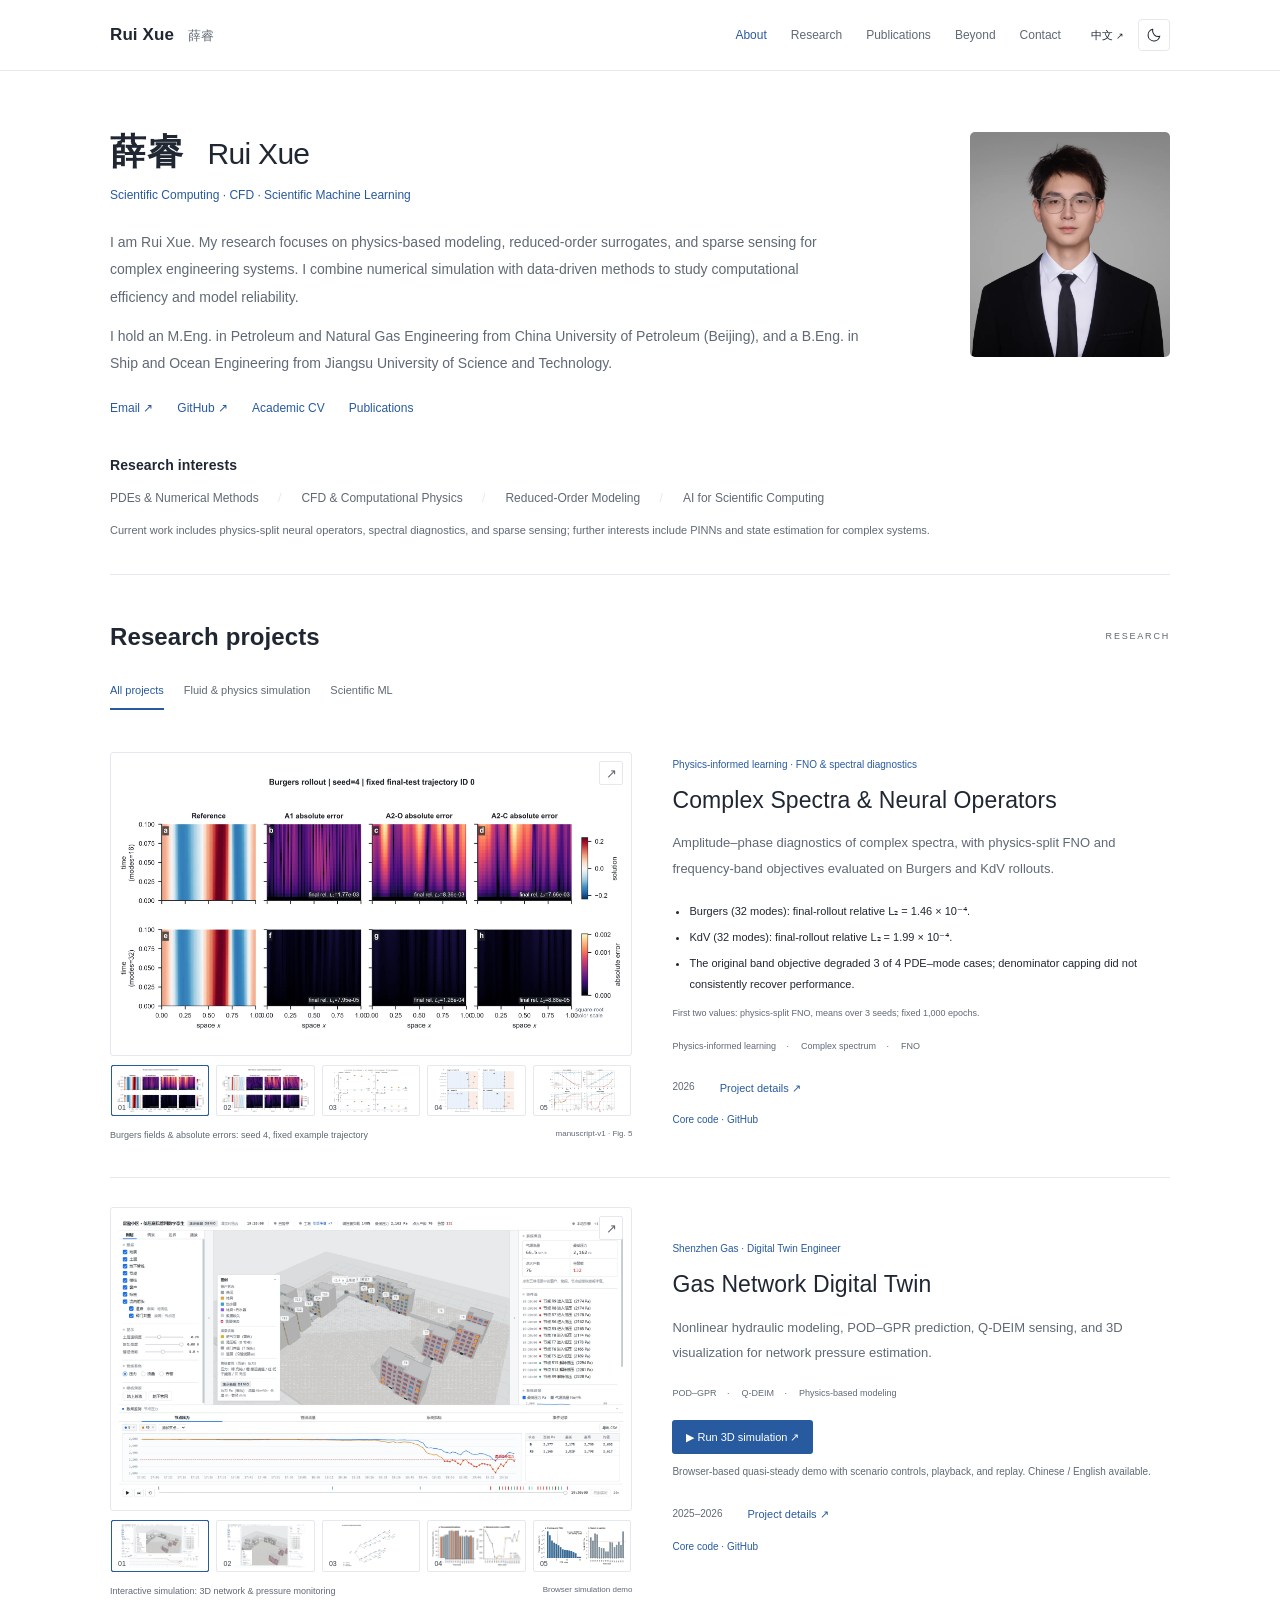
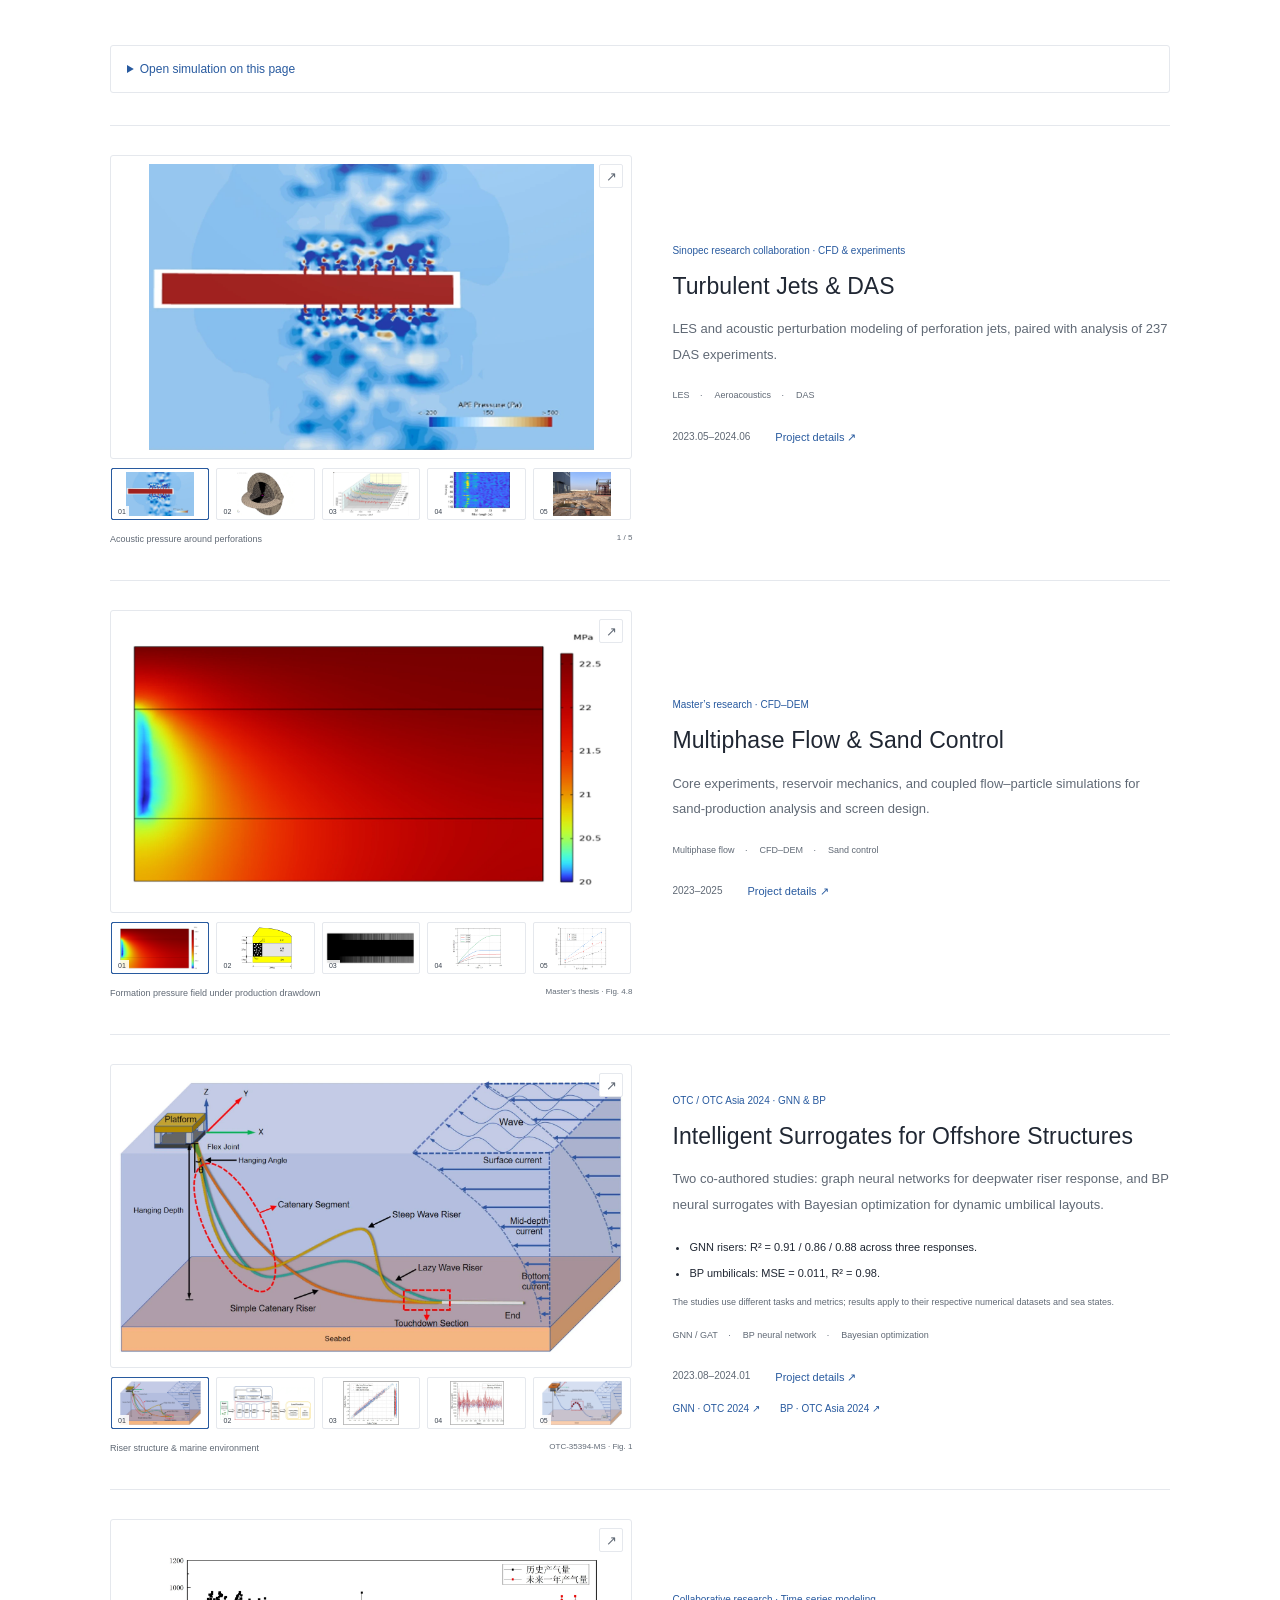
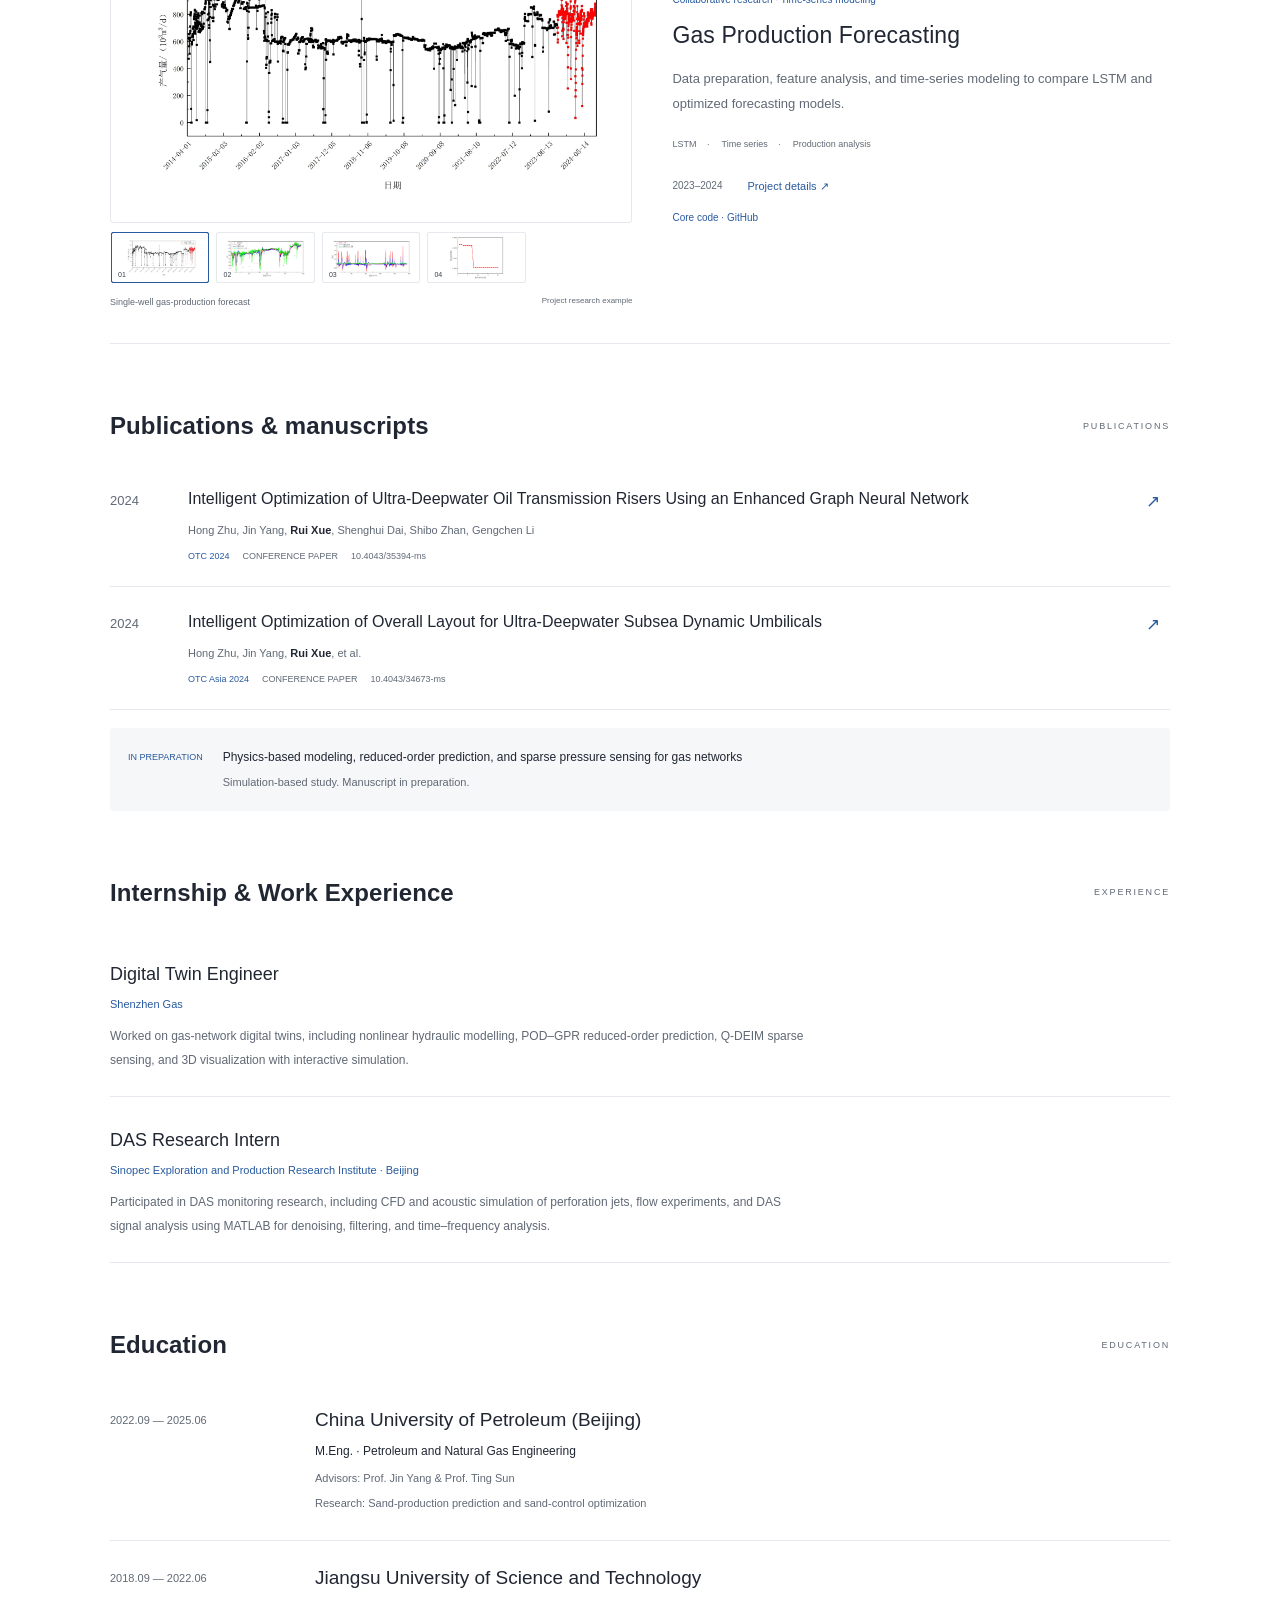
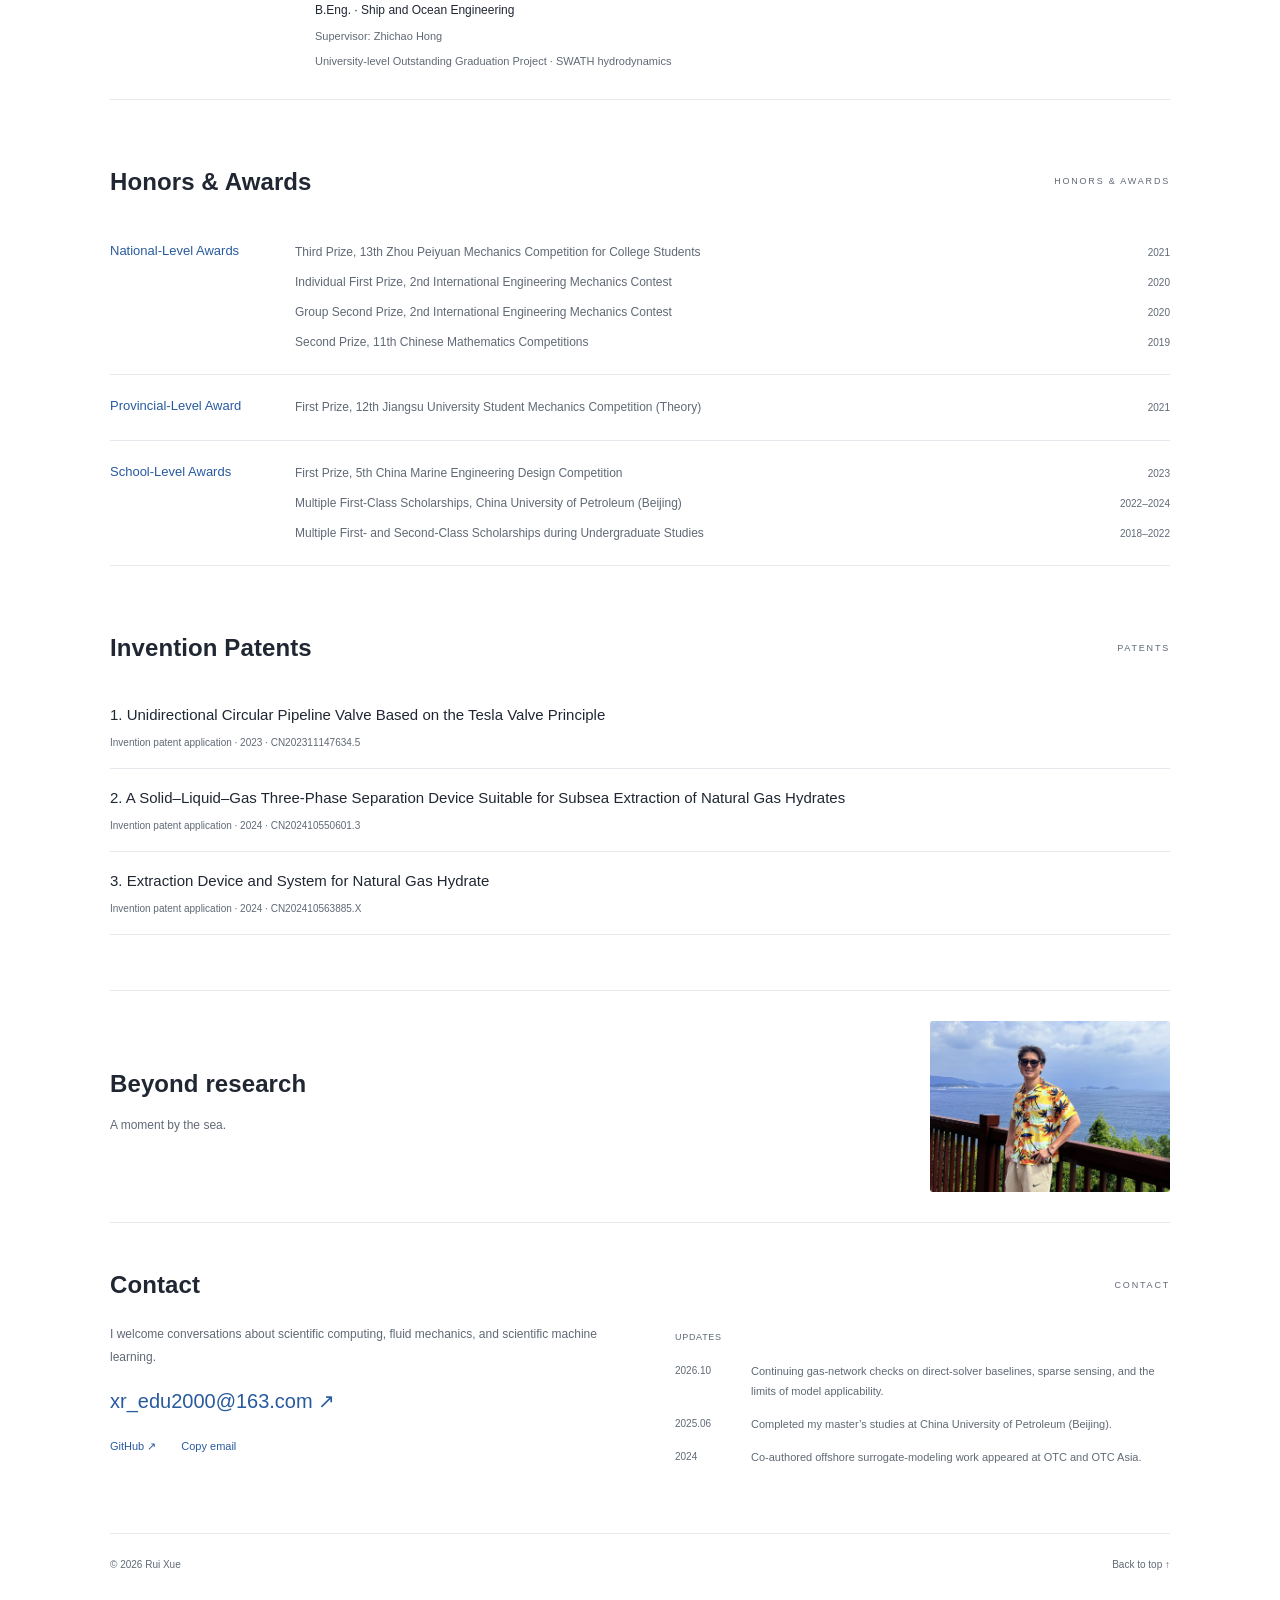
==== index.html @ 196a219d "Remove education GPA and correct internship and employment history" ====
<!doctype html>
<html lang="en" data-theme="light">
<head>
  <meta charset="utf-8">
  <meta name="viewport" content="width=device-width, initial-scale=1">
  <meta name="color-scheme" content="light dark">
  <meta name="description" content="薛睿 Rui Xue 的个人学术主页：科学计算、计算流体力学、降阶建模与科学机器学习。">
  <meta property="og:title" content="Rui Xue · Scientific Computing">
  <meta property="og:description" content="Computational physics, scientific machine learning, and research software.">
  <meta property="og:type" content="website">
  <title>薛睿 Rui Xue · Scientific Computing</title>
  <link rel="icon" href="assets/favicon.svg" type="image/svg+xml">
  <link rel="stylesheet" href="styles.css">
  <script>try{document.documentElement.dataset.theme=localStorage.getItem('rui-theme')||'light'}catch(e){}</script>
  <script src="content.js?v=20261125-experience" defer></script>
  <script src="app.js?v=20261125-experience" defer></script>
</head>
<body>
  <a class="skip-link" href="#main" data-i18n="skip">跳至正文</a>
  <header class="site-header">
    <div class="header-inner">
      <a class="brand" href="#home" aria-label="Rui Xue home"><span>Rui Xue <span class="brand-cn">薛睿</span></span></a>
      <nav class="desktop-nav" aria-label="Main navigation">
        <a href="#about" data-i18n="navAbout">关于</a><a href="#research" data-i18n="navResearch">研究</a><a href="#publications" data-i18n="navPublications">论文</a><a href="#beyond" data-i18n="navBeyond">生活</a><a href="#contact" data-i18n="navContact">联系</a>
      </nav>
      <div class="header-tools">
        <button type="button" class="language-button" id="language-toggle" aria-label="Switch to English">EN <span>↗</span></button>
        <button type="button" class="icon-button" id="theme-toggle" aria-label="切换深色主题" aria-pressed="false"><svg class="moon" viewBox="0 0 24 24" fill="none" stroke="currentColor" stroke-width="1.6" aria-hidden="true"><path d="M20.5 14A8.8 8.8 0 0 1 10 3.5 8.8 8.8 0 1 0 20.5 14Z"/></svg><svg class="sun" viewBox="0 0 24 24" fill="none" stroke="currentColor" stroke-width="1.6" aria-hidden="true"><circle cx="12" cy="12" r="4"/><path d="M12 1v3m0 16v3M1 12h3m16 0h3M4.2 4.2l2.1 2.1m11.4 11.4 2.1 2.1m0-15.6-2.1 2.1M6.3 17.7l-2.1 2.1"/></svg></button>
        <button type="button" class="icon-button menu-toggle" id="menu-toggle" aria-expanded="false" aria-controls="mobile-nav" aria-label="展开导航"><span></span><span></span></button>
      </div>
    </div>
    <nav class="mobile-nav" id="mobile-nav" aria-label="Mobile navigation" hidden><a href="#about" data-i18n="navAbout">关于</a><a href="#research" data-i18n="navResearch">研究</a><a href="#publications" data-i18n="navPublications">论文</a><a href="#beyond" data-i18n="navBeyond">生活</a><a href="#contact" data-i18n="navContact">联系</a></nav>
  </header>
  <main id="main">
    <div id="home"></div>
    <section class="profile-section container" id="about">
      <div class="profile-text">
        <h1>薛睿 <span>Rui Xue</span></h1>
        <p class="profile-fields" data-i18n="heroStatement">科学计算 · 计算流体力学 · 科学机器学习</p>
        <p data-i18n="heroDescription">我是薛睿，关注复杂工程系统的物理建模、降阶代理与稀疏感知。希望结合数值模拟和数据驱动方法，提高模型的计算效率与可靠性。</p>
        <p data-i18n="heroEducation">我毕业于中国石油大学（北京），获石油与天然气工程硕士学位；本科就读于江苏科技大学船舶与海洋工程专业。</p>
        <div class="profile-links"><a href="mailto:xr_edu2000@163.com">Email ↗</a><a href="https://github.com/xrnb2000" target="_blank" rel="noopener noreferrer">GitHub ↗</a><a href="cv.html" data-i18n="viewCV">学术简历</a><a href="#publications" data-i18n="selectedPapers">论文</a></div>
      </div>
      <figure class="profile-photo"><img src="assets/portrait.webp" width="800" height="800" alt="薛睿的正装个人照片" data-alt="portraitAlt" fetchpriority="high"></figure>
    </section>
    <section class="interests-section container" aria-labelledby="interests-title"><h2 id="interests-title" data-i18n="sectionInterests">研究兴趣</h2><div class="interest-grid" id="interest-grid"></div><p class="interest-footnote" data-i18n="interestsNote"></p></section>
    <section class="section container" id="research"><div class="section-heading"><h2 data-i18n="researchHeading">研究项目</h2><span class="section-kicker">RESEARCH</span></div><div class="filter-row" role="group" aria-label="Project filters" id="project-filters"></div><div class="projects-list" id="projects-grid"></div></section>
    <section class="section container" id="publications"><div class="section-heading"><h2 data-i18n="publicationsHeading">论文与手稿</h2><span class="section-kicker">PUBLICATIONS</span></div><div id="publications-list"></div><div class="manuscript-strip"><span class="status-label" data-i18n="inPreparation">撰写中</span><div><h3 data-i18n="manuscriptTitle"></h3><p data-i18n="manuscriptDescription"></p></div></div></section>
    <section class="section container" id="experience"><div class="section-heading"><h2 data-i18n="experienceHeading">实习与工作经历</h2><span class="section-kicker">EXPERIENCE</span></div><div id="experience-list"></div></section>
    <section class="section container" id="education"><div class="section-heading"><h2 data-i18n="sectionEducation">教育背景</h2><span class="section-kicker">EDUCATION</span></div><div id="education-list"></div></section>
    <section class="section container" id="awards"><div class="section-heading"><h2 data-i18n="awardsHeading">荣誉与奖励</h2><span class="section-kicker">HONORS & AWARDS</span></div><div id="awards-list"></div></section>
    <section class="section container" id="patents"><div class="section-heading"><h2 data-i18n="patentsHeading">发明专利</h2><span class="section-kicker">PATENTS</span></div><div id="patents-list"></div></section>
    <section class="section container beyond-section" id="beyond"><div><div class="section-heading"><h2 data-i18n="beyondHeading">研究之外</h2></div><p data-i18n="beyondDescription">海边的一刻。</p></div><img class="life-photo" src="assets/life-seaside.webp" alt="薛睿在海边的生活照片" data-alt="lifePhotoAlt" width="1024" height="1100" loading="lazy"></section>
    <section class="section container" id="contact"><div class="section-heading"><h2 data-i18n="contactHeading">联系我</h2><span class="section-kicker">CONTACT</span></div><div class="contact-grid"><div><p data-i18n="contactIntro"></p><a class="email-link" href="mailto:xr_edu2000@163.com">xr_edu2000@163.com ↗</a><div class="contact-actions"><a href="https://github.com/xrnb2000" target="_blank" rel="noopener noreferrer">GitHub ↗</a><button class="text-link" id="copy-email" type="button" data-i18n="copyEmail">复制邮箱</button></div></div><div class="news-list"><span class="eyebrow" data-i18n="recentNotes">近况</span><article><time>2026.10</time><p data-i18n="news1"></p></article><article><time>2025.06</time><p data-i18n="news2"></p></article><article><time>2024</time><p data-i18n="news3"></p></article></div></div></section>
  </main>
  <footer class="site-footer container"><span data-i18n="footer">© 2026 Rui Xue</span><a href="#home" data-i18n="backTop">返回顶部 ↑</a></footer>
  <dialog class="project-dialog" id="project-dialog" aria-labelledby="dialog-title"><div class="dialog-toolbar"><span>RESEARCH PROJECT</span><button type="button" class="icon-button" id="close-dialog" aria-label="关闭项目详情">✕</button></div><div id="dialog-content"></div></dialog>
  <div class="toast" id="toast" role="status" aria-live="polite" hidden></div>
  <noscript><div class="noscript-note">请启用 JavaScript 查看完整项目、论文和语言切换。Please enable JavaScript for research details and language controls.</div></noscript>
</body>
</html>
---- styles.css ----
@charset "UTF-8";
:root{--bg:#fff;--surface:#fff;--surface-2:#f6f7f9;--ink:#202733;--muted:#606975;--line:#e5e8ed;--accent:#285a9f;--accent-soft:#edf3fa;--serif:Georgia,'Times New Roman',serif;--sans:Inter,'Segoe UI','Microsoft YaHei','PingFang SC',sans-serif}
html[data-theme=dark]{--bg:#14191f;--surface:#192028;--surface-2:#202933;--ink:#e4e9ef;--muted:#aab5c1;--line:#343f4b;--accent:#91b8ed;--accent-soft:#24374f}
*{box-sizing:border-box}html{scroll-behavior:smooth;scroll-padding-top:95px}body{margin:0;background:var(--bg);color:var(--ink);font:14px/1.85 var(--sans);-webkit-font-smoothing:antialiased}body.dialog-open{overflow:hidden}button{font:inherit;color:inherit;cursor:pointer}a{color:inherit;text-decoration:none}a,button{touch-action:manipulation;-webkit-tap-highlight-color:transparent}a:hover{color:var(--accent)}a:focus-visible,button:focus-visible{outline:2px solid var(--accent);outline-offset:4px}button{background:none}img{display:block;max-width:100%;height:auto}::selection{background:var(--accent);color:var(--bg)}[hidden]{display:none!important}.container{width:min(1060px,calc(100% - 80px));margin-inline:auto}.skip-link{position:fixed;left:15px;top:-70px;background:var(--ink);color:var(--bg);padding:10px 20px;z-index:100}.skip-link:focus{top:10px}.muted{color:var(--muted)}
.site-header{position:sticky;top:0;z-index:20;background:var(--bg);border-bottom:1px solid var(--line)}.header-inner{width:min(1060px,calc(100% - 80px));margin:auto;display:flex;align-items:center;gap:28px;min-height:70px}.brand{font-size:17px;font-weight:600;letter-spacing:.1px;white-space:nowrap}.brand-cn{font-weight:400;color:var(--muted);font-size:13px;margin-left:9px}.desktop-nav{display:flex;gap:24px;margin-left:auto;align-items:center;font-size:12px;color:var(--muted)}.desktop-nav a{padding:8px 0}.desktop-nav a.active{color:var(--accent)}.header-tools{display:flex;gap:12px;align-items:center}.language-button{border:0;padding:8px 2px;font-size:11px;white-space:nowrap}.language-button span{font-size:9px}.icon-button{display:grid;place-items:center;flex-shrink:0;width:32px;height:32px;border:1px solid var(--line);border-radius:4px;padding:7px}.icon-button:hover{background:var(--surface-2)}.icon-button svg{width:16px;height:16px}.sun,html[data-theme=dark] .moon{display:none}.moon,html[data-theme=dark] .sun{display:block}.menu-toggle{display:none}.mobile-nav{padding:12px 20px;border-top:1px solid var(--line)}.mobile-nav a{display:block;padding:8px 0;font-size:13px}
.profile-section{display:grid;grid-template-columns:1fr 200px;gap:65px;align-items:start;padding-top:56px;padding-bottom:34px}.profile-text h1{font-size:36px;font-weight:600;line-height:1.4;letter-spacing:.5px;margin:0 0 7px}.profile-text h1>span{font-size:30px;font-weight:400;margin-left:14px;letter-spacing:-.7px}.profile-fields{font-size:12px!important;color:var(--accent)!important;margin:8px 0 22px!important;line-height:1.8!important}.profile-text>p{font-size:14px;line-height:1.95;margin:12px 0;color:var(--muted);max-width:750px}.profile-links{display:flex;gap:24px;flex-wrap:wrap;margin-top:20px;font-size:12px;color:var(--accent)}.profile-links a{border-bottom:1px solid transparent}.profile-links a:hover{border-color:var(--accent)}.profile-photo{margin:5px 0 0}.profile-photo img{width:200px;height:225px;object-fit:cover;object-position:center 42%;border-radius:5px;background:var(--surface-2)}.interests-section{padding-bottom:33px;border-bottom:1px solid var(--line)}.interests-section h2{font-size:14px;font-weight:600;margin:0 0 11px}.interest-grid{display:flex;flex-wrap:wrap;gap:8px 20px}.interest-item{font-size:12px;color:var(--muted)}.interest-item:not(:last-child):after{content:' /';color:var(--line);margin-left:16px}.interest-footnote{font-size:11px;color:var(--muted);margin:12px 0 0;line-height:1.8}
.section{padding-top:44px;padding-bottom:20px}h2{font-size:24px;line-height:1.5;font-weight:600;letter-spacing:.1px;margin:0}h3{font-weight:500}.section-heading{display:flex;align-items:center;justify-content:space-between;gap:20px;margin-bottom:20px}.section-kicker{font-size:9px;letter-spacing:1.8px;color:var(--muted)}.filter-row{display:flex;gap:20px;margin-bottom:12px;flex-wrap:wrap}.filter-button{font-size:11px;color:var(--muted);border:0;border-bottom:2px solid transparent;border-radius:0;padding:5px 0 8px}.filter-button[aria-pressed=true]{color:var(--accent);border-bottom-color:var(--accent)}.filter-button:hover{color:var(--accent)}
.project-row{display:grid;grid-template-columns:minmax(0,1.05fr) minmax(0,1fr);gap:40px;padding:29px 0 32px;border-bottom:1px solid var(--line);align-items:center}.project-figures{min-width:0}.project-gallery{min-width:0}.gallery-stage{display:block;position:relative;margin:0;padding:0;width:100%;aspect-ratio:1.72;background:#fff;border:1px solid var(--line);border-radius:3px;overflow:hidden}.gallery-stage>img{width:100%;height:100%;object-fit:contain;padding:8px}.gallery-stage:hover .enlarge-hint{background:var(--accent);color:var(--bg)}.enlarge-hint{position:absolute;right:8px;top:8px;background:var(--bg);border:1px solid var(--line);color:var(--muted);width:24px;height:24px;display:grid;place-items:center;border-radius:2px;font-size:13px}.gallery-thumbnails{display:flex;gap:7px;margin-top:8px;min-width:0}.gallery-thumb{position:relative;min-width:0;flex:1;max-width:110px;aspect-ratio:1.9;border:1px solid var(--line);padding:3px;background:#fff;overflow:hidden;border-radius:2px}.gallery-thumb img{width:100%;height:100%;object-fit:contain}.gallery-thumb[aria-pressed=true]{border-color:var(--accent);outline:1px solid var(--accent);outline-offset:-1px}.gallery-thumb>span{position:absolute;left:3px;bottom:2px;font-size:7px;line-height:1.3;color:#39424e;background:#ffffffde;padding:1px 3px}.gallery-caption{font-size:9px;line-height:1.6;color:var(--muted);display:flex;justify-content:space-between;gap:15px;padding-top:8px;min-height:24px}.gallery-caption>span:last-child{font-size:8px;text-align:right;flex-shrink:0}.project-content{padding:5px 0 16px}.project-subtitle{font-size:10px;color:var(--accent);margin:0 0 10px;line-height:1.7}.project-content h3{font-size:23px;line-height:1.5;margin:0 0 13px;letter-spacing:.1px;font-weight:500}.project-summary{font-size:13px;line-height:1.95;color:var(--muted);margin:0 0 20px}.project-tags{display:flex;gap:7px 12px;flex-wrap:wrap}.project-tags span{font-size:9px;color:var(--muted)}.project-tags span:not(:last-child):after{content:' ·';color:var(--muted);margin-left:8px}.project-bottom{display:flex;align-items:center;gap:25px;margin-top:20px;font-size:11px}.project-bottom time{font-size:10px;color:var(--muted)}.project-open{color:var(--accent);border:0;padding:3px 0;font-size:11px}.project-publication{display:inline-block;font-size:10px;color:var(--accent);margin-top:11px}.project-open:hover,.project-publication:hover{text-decoration:underline}
.publication-row{display:grid;grid-template-columns:58px minmax(0,1fr) 24px;gap:20px;padding:22px 0;border-bottom:1px solid var(--line)}.publication-year{font-size:13px;color:var(--muted);padding-top:3px}.publication-body h3{font-size:16px;line-height:1.6;font-weight:500;margin:0 0 9px}.publication-body h3 a:hover{color:var(--accent)}.publication-authors{font-size:11px;color:var(--muted);line-height:1.7;margin:0 0 8px}.publication-authors strong{font-weight:600;color:var(--ink)}.publication-meta{font-size:9px;display:flex;gap:13px;flex-wrap:wrap;color:var(--muted)}.publication-venue{color:var(--accent)}.publication-arrow{font-size:17px;color:var(--accent)}.manuscript-strip{display:flex;align-items:flex-start;gap:20px;margin-top:18px;padding:18px;background:var(--surface-2);border-radius:3px}.status-label{font-size:9px;color:var(--accent);white-space:nowrap;padding-top:3px}.manuscript-strip h3{font-size:12px;margin:0 0 4px;font-weight:500}.manuscript-strip p{font-size:11px;color:var(--muted);margin:0}
.experience-item{display:grid;grid-template-columns:1fr;gap:25px;padding:24px 0;border-bottom:1px solid var(--line)}.experience-item:has(.experience-images){grid-template-columns:1fr 1fr;align-items:center;gap:40px}.experience-item time{font-size:10px;color:var(--muted)}.experience-item h3{font-size:18px;line-height:1.5;margin:6px 0;font-weight:500}.experience-org{font-size:11px;color:var(--accent);margin:6px 0 11px}.experience-description{font-size:12px;color:var(--muted);margin:0;line-height:1.95;max-width:700px}.experience-images{display:flex;gap:10px;min-width:0;align-items:flex-start}.experience-images figure{margin:0;min-width:0;flex:1}.experience-images img{width:100%;height:150px;object-fit:contain;background:white;border:1px solid var(--line);padding:5px;border-radius:2px}.experience-images figcaption{font-size:9px;color:var(--muted);margin-top:6px}.education-row{display:grid;grid-template-columns:180px minmax(0,1fr) 30px;gap:25px;border-bottom:1px solid var(--line);padding:22px 0}.education-row time{font-size:11px;color:var(--muted);padding-top:5px}.education-row h3{font-size:19px;font-weight:500;line-height:1.6;margin:0 0 4px}.education-degree{font-size:12px;margin:5px 0;color:var(--ink)}.education-row p:not(.education-degree){font-size:11px;color:var(--muted);margin:5px 0}.education-number{display:none}.honors-note{font-size:11px;color:var(--muted);margin:18px 0 0;line-height:1.9}.beyond-section{display:flex;gap:60px;justify-content:space-between;align-items:center;margin-top:35px;border-top:1px solid var(--line);border-bottom:1px solid var(--line);padding-block:30px}.beyond-section .section-heading{margin-bottom:10px}.beyond-section p{font-size:12px;color:var(--muted)}.life-photo{width:240px;aspect-ratio:1.4;object-fit:cover;object-position:50% 68%;border-radius:3px}
.contact-grid{display:grid;grid-template-columns:1fr 1fr;gap:70px;margin-bottom:25px}.contact-grid>div>p{font-size:12px;color:var(--muted);margin:0 0 15px}.email-link{font-size:20px;color:var(--accent);overflow-wrap:anywhere}.contact-actions{display:flex;align-items:center;gap:25px;font-size:11px;color:var(--accent);margin-top:16px}.text-link{border:0;padding:0;background:none;color:var(--accent);font-size:11px}.text-link:hover{text-decoration:underline}.eyebrow{font-size:9px;letter-spacing:.7px;color:var(--muted)}.news-list article{display:grid;grid-template-columns:58px minmax(0,1fr);gap:18px;padding-top:13px}.news-list time{font-size:10px;color:var(--muted)}.news-list p{font-size:11px;color:var(--muted);line-height:1.8;margin:0}.site-footer{display:flex;align-items:center;justify-content:space-between;border-top:1px solid var(--line);padding:22px 0 28px;font-size:10px;color:var(--muted);margin-top:20px}
.project-dialog{width:min(940px,calc(100% - 40px));max-height:90dvh;margin:auto;background:var(--bg);color:var(--ink);border:1px solid var(--line);border-radius:5px;padding:0;box-shadow:0 25px 100px #0003;overscroll-behavior:contain}.project-dialog::backdrop{background:#152332a6;backdrop-filter:blur(3px)}.dialog-toolbar{position:sticky;top:0;z-index:2;display:flex;align-items:center;justify-content:space-between;padding:12px 25px;background:var(--bg);border-bottom:1px solid var(--line);font-size:9px;letter-spacing:1px}.dialog-body{padding:25px 36px 36px}.dialog-body h2{font-size:27px;line-height:1.5;margin:9px 0}.dialog-role{font-size:12px;color:var(--accent);margin-bottom:15px}.dialog-body>p,.dialog-body li{font-size:13px;color:var(--muted);line-height:1.9}.dialog-body ul{padding-left:20px}.dialog-body li{margin:6px 0}.dialog-body h3{font-size:14px;font-weight:600;margin:26px 0 10px}.detailed-gallery{margin-top:23px}.detailed-gallery .gallery-stage{aspect-ratio:1.7}.detailed-gallery .gallery-thumbnails{gap:10px}.detailed-gallery .gallery-thumb{max-width:130px}.scope-box{font-size:12px;line-height:1.95;color:var(--muted);padding:16px 20px;background:var(--surface-2);border-left:2px solid var(--accent)}.figure-source{font-size:9px!important;overflow-wrap:anywhere}.figure-source a{color:var(--accent)}.toast{position:fixed;left:50%;bottom:30px;transform:translateX(-50%);background:var(--ink);color:var(--bg);padding:10px 20px;border-radius:3px;font-size:12px;z-index:60;max-width:90%;text-align:center}.noscript-note{background:var(--surface-2);padding:20px;text-align:center}
.cv-header{display:flex;align-items:center;justify-content:space-between;padding:25px 0;border-bottom:1px solid var(--line);gap:20px}.cv-header .brand{display:flex;align-items:center;gap:12px}.monogram{font:600 30px/1 var(--serif);letter-spacing:-3px}.monogram span{color:var(--accent)}.cv-tools{display:flex;gap:18px;align-items:center;flex-wrap:wrap}.button{display:inline-flex;align-items:center;gap:15px;padding:9px 15px;border:1px solid var(--accent);border-radius:3px;font-size:11px}.primary{color:var(--bg);background:var(--accent)}.cv-main{max-width:900px;padding-block:40px}.cv-hero{border-bottom:1px solid var(--line);padding-bottom:20px;margin-bottom:25px}.cv-hero h1{font-size:40px;line-height:1.4;font-weight:500;margin:7px 0}.chinese-name{font-size:21px;margin-left:15px}.cv-hero p{font-size:12px;color:var(--muted);margin:9px 0}.cv-main h2{font-size:19px;margin:30px 0 18px;border-bottom:1px solid var(--line);padding-bottom:9px}.cv-main h3{font-size:15px;font-weight:500;margin:9px 0 5px}.cv-block{margin-bottom:22px;break-inside:avoid}.cv-block p,.cv-block li{font-size:12px;line-height:1.8;color:var(--muted);margin:6px 0}.cv-block time{font-size:10px;color:var(--accent)}.cv-block ul{padding-left:18px}.cv-main .publication-row{padding-block:15px}.cv-main .publication-body h3{font-size:14px}.cv-notice{font-size:10px;color:var(--muted);border-top:1px solid var(--line);margin-top:25px;padding-top:20px}
@media(max-width:1000px){.container,.header-inner{width:calc(100% - 60px)}.desktop-nav{gap:18px}.header-inner{gap:20px}.profile-section{gap:40px;grid-template-columns:1fr 180px}.profile-photo img{width:180px;height:210px}.project-row{gap:27px}.project-content h3{font-size:21px}.project-summary{font-size:12px}.gallery-caption{font-size:8px}.gallery-caption>span:last-child{font-size:7px}.experience-item:has(.experience-images){gap:27px}.contact-grid{gap:40px}}
@media(max-width:760px){html{scroll-padding-top:80px}.container,.header-inner{width:calc(100% - 40px)}.header-inner{min-height:62px;gap:15px}.desktop-nav{display:none}.header-tools{margin-left:auto;gap:13px}.brand{font-size:16px}.brand-cn{font-size:12px}.menu-toggle{display:flex;flex-direction:column;align-items:center;justify-content:center;gap:5px}.menu-toggle span{height:1px;width:13px;background:currentColor;display:block}.profile-section{grid-template-columns:minmax(0,1fr) 135px;gap:30px;padding-top:35px;padding-bottom:26px}.profile-text h1{font-size:30px}.profile-text h1>span{font-size:25px;display:block;margin:3px 0 0;letter-spacing:-.5px}.profile-fields{font-size:11px!important;line-height:1.8!important;margin:12px 0 18px!important}.profile-text>p{font-size:12px;line-height:1.95}.profile-photo img{width:135px;height:165px}.profile-links{font-size:11px;gap:20px;margin-top:17px}.interests-section{padding-bottom:25px}.interest-grid{gap:5px 14px}.interest-item{font-size:11px}.interest-item:not(:last-child):after{margin-left:10px}.interest-footnote{font-size:10px}.section{padding-top:35px;padding-bottom:12px}h2{font-size:21px}.section-kicker{font-size:8px;letter-spacing:1.4px}.section-heading{margin-bottom:16px}.filter-row{gap:20px;margin-bottom:7px}.filter-button{font-size:10px}.project-row{grid-template-columns:1fr 1fr;gap:22px;align-items:start;padding:25px 0}.project-content{padding:0}.project-content h3{font-size:19px;margin-bottom:10px}.project-subtitle{font-size:9px;margin-bottom:8px}.project-summary{font-size:11px;margin-bottom:13px;line-height:1.9}.project-tags{gap:4px 8px}.project-tags span{font-size:8px}.project-tags span:not(:last-child):after{margin-left:4px}.project-bottom{gap:16px;margin-top:13px}.project-bottom time{font-size:9px}.project-open{font-size:10px}.project-publication{font-size:9px}.gallery-stage{aspect-ratio:1.45}.gallery-thumbnails{gap:5px}.gallery-thumb{aspect-ratio:1.35}.gallery-caption{display:block;font-size:8px}.gallery-caption>span:last-child{display:block;text-align:left;font-size:7px;margin-top:3px}.publication-row{grid-template-columns:40px minmax(0,1fr) 18px;gap:12px;padding:20px 0}.publication-year{font-size:11px}.publication-body h3{font-size:14px}.publication-authors{font-size:10px}.publication-meta{font-size:8px;gap:8px}.manuscript-strip{padding:14px;gap:15px}.manuscript-strip h3{font-size:11px}.manuscript-strip p{font-size:10px}.experience-item:has(.experience-images){grid-template-columns:1fr;gap:18px}.experience-item h3{font-size:17px}.experience-org{font-size:10px}.experience-description{font-size:11px}.experience-images{max-width:520px}.experience-images img{height:170px}.education-row{grid-template-columns:135px minmax(0,1fr);gap:20px;padding:20px 0}.education-row h3{font-size:17px}.education-row time{font-size:10px}.education-degree{font-size:11px}.education-row p:not(.education-degree){font-size:10px}.honors-note{font-size:10px}.beyond-section{gap:25px;margin-top:25px;padding-block:25px}.life-photo{width:200px}.contact-grid{grid-template-columns:1fr;gap:28px}.email-link{font-size:20px}.contact-actions{font-size:11px}.news-list{max-width:520px}.site-footer{font-size:9px;margin-top:20px}.dialog-body{padding:22px}.dialog-body h2{font-size:24px}.dialog-toolbar{padding:10px 20px}.dialog-body>p,.dialog-body li{font-size:12px}.dialog-role{font-size:11px}.detailed-gallery .gallery-stage{aspect-ratio:1.4}.scope-box{font-size:11px}.cv-header{gap:15px;padding-block:20px}.cv-header .brand>span:last-child{display:none}.cv-tools{gap:12px}.cv-main{padding-block:30px}.cv-main h2{font-size:19px}}
@media(max-width:550px){.profile-section{grid-template-columns:minmax(0,1fr) 100px;gap:18px;align-items:start;position:relative}.profile-photo{margin-top:4px}.profile-photo img{width:100px;height:125px}.profile-text{display:contents}.profile-text h1{grid-column:1;grid-row:1;margin:0;font-size:29px;line-height:1.3}.profile-text h1>span{font-size:25px;margin-top:4px}.profile-photo{grid-column:2;grid-row:1 / span 2}.profile-text .profile-fields{grid-column:1;grid-row:2;font-size:10px!important;margin:0!important;align-self:start}.profile-text>p:not(.profile-fields){grid-column:1/-1;margin:0;font-size:12px;line-height:1.95}.profile-links{grid-column:1/-1;margin-top:0;gap:23px}.profile-section{row-gap:18px}.profile-text>p:nth-of-type(2){margin-top:3px}.project-row{grid-template-columns:1fr;gap:20px;padding:24px 0 28px}.project-content{grid-row:1}.project-content h3{font-size:22px;margin:7px 0 10px}.project-subtitle{font-size:10px;margin-bottom:0}.project-summary{font-size:12px;margin-bottom:13px}.project-tags span{font-size:9px}.project-bottom{margin-top:14px}.project-bottom time,.project-open{font-size:10px}.project-figures{grid-row:2}.gallery-stage{aspect-ratio:1.68}.gallery-stage img{padding:5px}.gallery-thumbnails{gap:6px}.gallery-thumb{aspect-ratio:1.6}.gallery-caption{display:flex;font-size:9px}.gallery-caption>span:last-child{font-size:7px;margin:0;text-align:right}.filter-row{gap:18px}.filter-button{font-size:11px}.section-kicker{font-size:7px}.project-publication{margin-top:10px}.publication-body h3{font-size:14px}.publication-row{grid-template-columns:34px minmax(0,1fr) 15px;gap:11px}.publication-meta{font-size:7px}.publication-authors{font-size:9px}.manuscript-strip{flex-direction:column;gap:7px}.status-label{padding:0;font-size:8px}.education-row{grid-template-columns:1fr;gap:8px}.education-row time{padding:0}.education-row h3{font-size:18px}.education-degree{font-size:12px}.education-row p:not(.education-degree){font-size:11px}.experience-images img{height:135px}.experience-images figcaption{font-size:8px}.beyond-section{align-items:flex-start}.life-photo{width:165px;aspect-ratio:1.1}.beyond-section h2{font-size:19px}.beyond-section p{font-size:10px}.project-dialog{width:calc(100% - 20px)}.dialog-body{padding:20px 17px}.dialog-body h2{font-size:23px}.dialog-toolbar{padding-inline:17px}.dialog-role{font-size:10px}.dialog-body>p,.dialog-body li{font-size:11px}.detailed-gallery .gallery-stage{aspect-ratio:1.2}.gallery-thumb>span{font-size:6px}.cv-header .brand{display:none}.cv-tools{width:100%;justify-content:space-between;gap:9px}.cv-tools .button{font-size:10px;padding:8px 10px}.cv-tools .text-link{font-size:10px}.cv-hero h1{font-size:33px}.cv-hero .chinese-name{font-size:18px}.cv-main .education-row{grid-template-columns:1fr}.cv-block p,.cv-block li{font-size:11px}}
@media(prefers-reduced-motion:reduce){html{scroll-behavior:auto}*{transition:none!important;animation:none!important}}
@media print{@page{size:A4;margin:17mm}html,html[data-theme=dark]{--bg:white;--ink:#202733;--muted:#56616d;--line:#ccc;--accent:#285a9f}.cv-header,.skip-link,.cv-notice,.site-footer{display:none!important}.cv-main{width:100%;max-width:none;padding:0}.cv-hero{padding-bottom:12px;margin-bottom:15px}.cv-hero h1{font-size:30px}.cv-hero p{font-size:9px;margin:4px 0}.cv-main h2{font-size:14px;margin:18px 0 10px;break-after:avoid}.cv-block{margin-bottom:13px}.cv-block h3{font-size:11px}.cv-block p,.cv-block li{font-size:9px;line-height:1.5}.cv-block time{font-size:9px}.cv-main .publication-row{padding:10px 0;break-inside:avoid}.cv-main .publication-body h3{font-size:11px}.publication-authors{font-size:8px}.publication-meta{font-size:7px}.publication-arrow{display:none}.education-row,.cv-main .education-row{grid-template-columns:140px 1fr;gap:20px;padding-block:12px;break-inside:avoid}.education-row h3{font-size:12px}.education-row time,.education-degree,.education-row p:not(.education-degree){font-size:9px}}

/* Result-focused summaries for research with quantitative findings. */
.project-results{margin:0 0 17px}.project-results>ul{padding-left:17px;margin:0 0 10px}.project-results>ul>li{font-size:11px;color:var(--ink);line-height:1.9;margin:5px 0}.project-results .results-scope{font-size:9px;color:var(--muted);line-height:1.8;margin:9px 0}.results-table-wrap{overflow-x:auto;margin:18px 0 10px}.results-table{border-collapse:collapse;width:100%;text-align:left;font-size:11px}.results-table caption{text-align:left;font-size:11px;color:var(--muted);padding-bottom:10px}.results-table th,.results-table td{padding:10px 12px;border-bottom:1px solid var(--line);font-weight:400;vertical-align:top}.results-table thead th{font-weight:500;background:var(--surface-2)}.dialog-body .project-results>ul>li{font-size:12px}.dialog-body .project-results>h3{margin-top:23px}.dialog-body .project-results .results-scope{font-size:10px}.cv-main .project-results{margin-bottom:12px}.cv-main .project-results>ul>li{font-size:11px}
@media(max-width:550px){.project-results>ul>li{font-size:11px}.project-results .results-scope{font-size:9px}.results-table{font-size:9px}.results-table th,.results-table td{padding:9px 6px}.dialog-body .project-results>ul>li{font-size:11px}.dialog-body .project-results .results-scope{font-size:9px}}
@media print{.cv-main .project-results>ul>li{font-size:9px}.project-results .results-scope{font-size:8px}}

/* Project links, embedded simulation, and full credentials. */
.project-paper-links{display:flex;gap:10px 20px;flex-wrap:wrap}.project-paper-links .project-publication{margin-top:10px}.demo-callout{margin-top:18px}.demo-launch{display:inline-block;background:var(--accent);color:var(--bg);padding:7px 14px;border-radius:3px;font-size:11px}.demo-launch:hover{opacity:.9;color:var(--bg)}.demo-callout>p{font-size:10px;line-height:1.8;color:var(--muted);margin:9px 0 0}.embedded-demo{grid-column:1/-1;border:1px solid var(--line);border-radius:3px;margin-top:5px}.embedded-demo>summary{font-size:12px;color:var(--accent);cursor:pointer;padding:12px 16px}.embedded-demo iframe{border:0;border-top:1px solid var(--line);width:100%;height:680px;background:var(--surface-2);display:block}.embed-heading{display:flex;justify-content:space-between;gap:20px;padding:8px 16px;font-size:10px;color:var(--muted)}.embed-heading a{color:var(--accent);flex-shrink:0}.gallery-thumbnails{overflow-x:auto;padding:1px 1px 4px}.gallery-thumb{flex:0 0 calc((100% - 28px)/5);max-width:110px}.award-group{display:grid;grid-template-columns:155px 1fr;gap:30px;padding:17px 0;border-bottom:1px solid var(--line)}.award-group>h3{font-size:13px;font-weight:500;color:var(--accent);margin:2px 0}.award-list{list-style:none;padding:0;margin:0}.award-list li{display:flex;align-items:baseline;justify-content:space-between;gap:25px;font-size:12px;color:var(--muted);padding:4px 0}.award-list time{font-size:10px;white-space:nowrap}.patent-item{padding:16px 0;border-bottom:1px solid var(--line);break-inside:avoid}.patent-item h3{font-size:15px;font-weight:500;line-height:1.7;margin:0 0 6px}.patent-item p{font-size:10px;color:var(--muted);margin:0}.cv-main .award-group{grid-template-columns:130px 1fr;gap:20px}.cv-main .award-list li{font-size:11px}.cv-main .award-group h3{font-size:12px}.cv-main .patent-item h3{font-size:13px}.figure-source .project-paper-links{display:inline-flex}.figure-source .project-publication{margin:0}
@media(max-width:760px){.award-group,.cv-main .award-group{grid-template-columns:1fr;gap:10px}.award-list li{font-size:11px;gap:15px}.patent-item h3{font-size:13px}.embed-heading{flex-direction:column;gap:6px}.embedded-demo iframe{height:650px}.gallery-thumb{flex-basis:calc((100% - 24px)/5)}.demo-launch{font-size:10px}}
@media(max-width:550px){.embedded-demo{grid-row:auto}.award-list li{align-items:flex-start}.award-list li>span{flex:1}.award-list time{font-size:9px}.patent-item p{font-size:9px}.gallery-thumb{flex-basis:calc((100% - 18px)/4)}}
@media print{.award-group,.cv-main .award-group{grid-template-columns:110px 1fr;gap:15px;padding-block:9px;break-inside:avoid}.award-group>h3,.cv-main .award-group h3{font-size:10px}.award-list li,.cv-main .award-list li{font-size:9px;padding-block:2px}.award-list time{font-size:8px}.patent-item{padding-block:9px}.patent-item h3,.cv-main .patent-item h3{font-size:10px}.patent-item p{font-size:8px}}
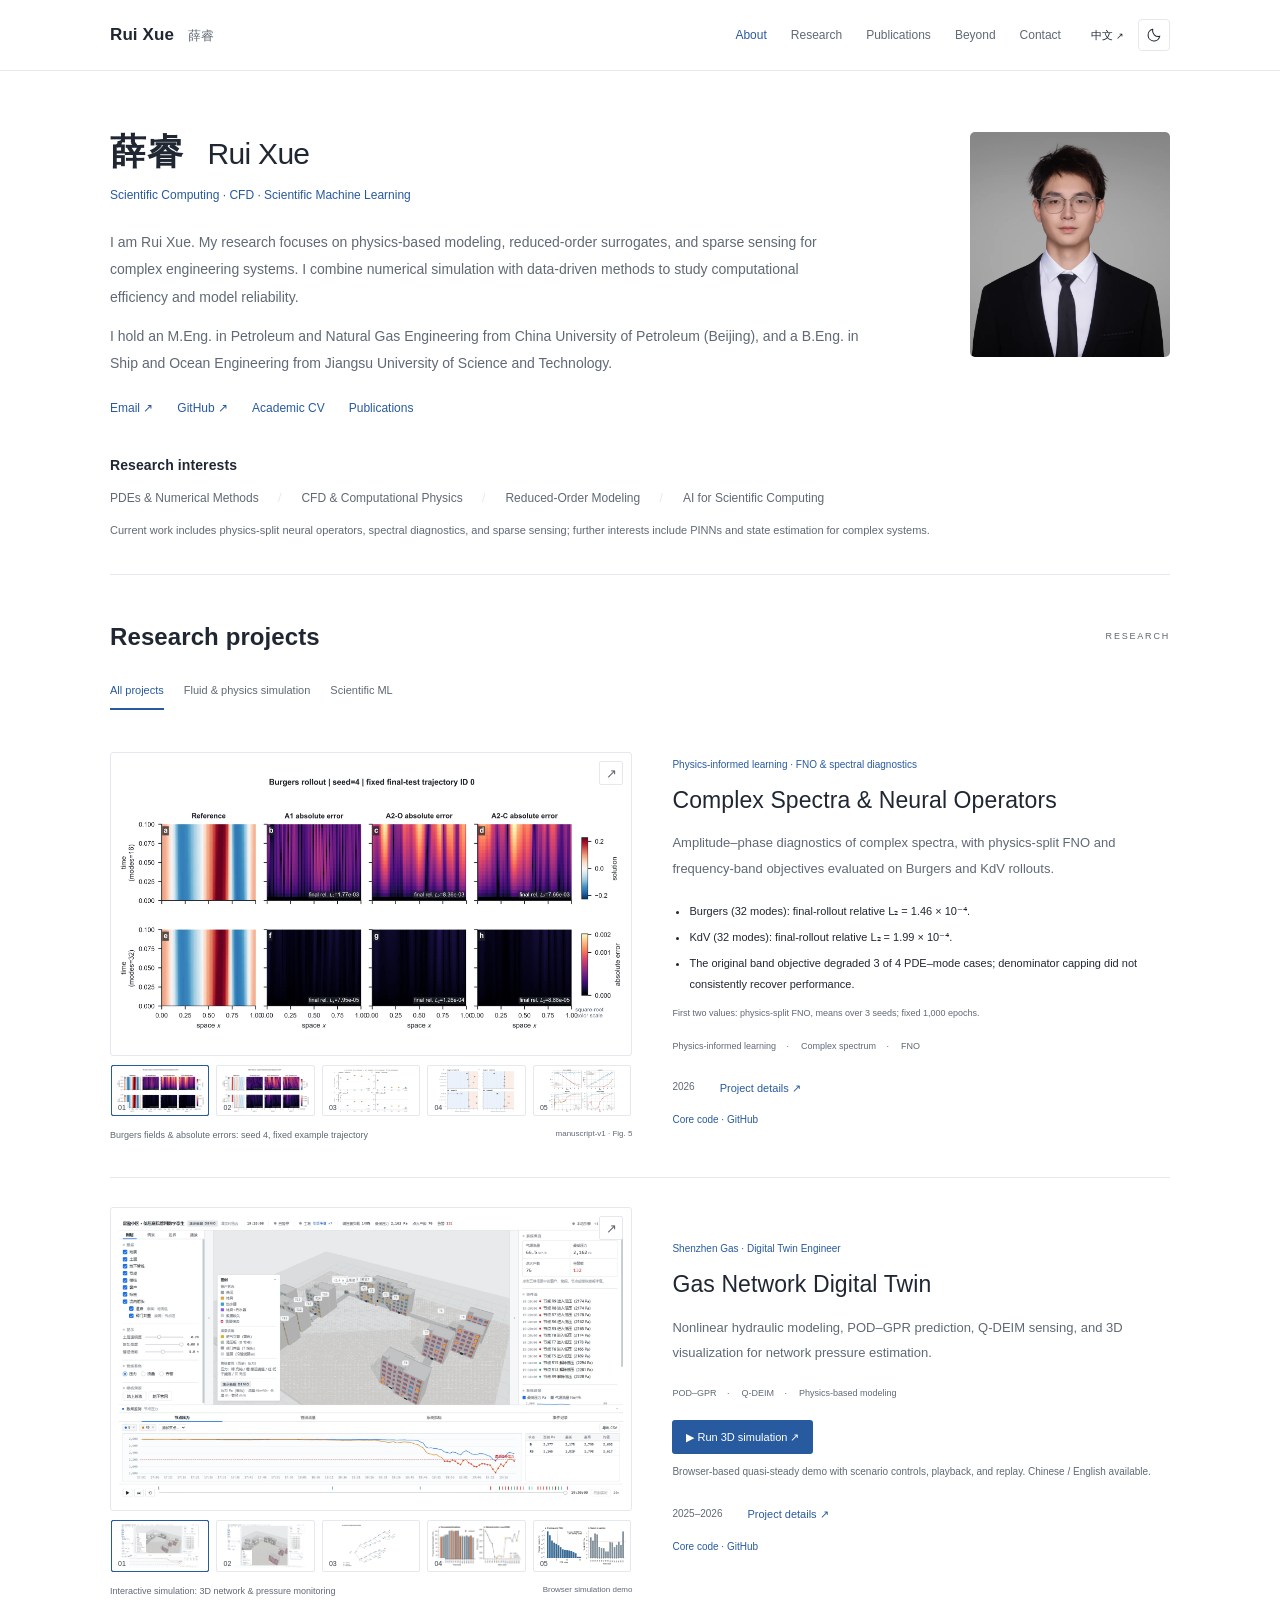
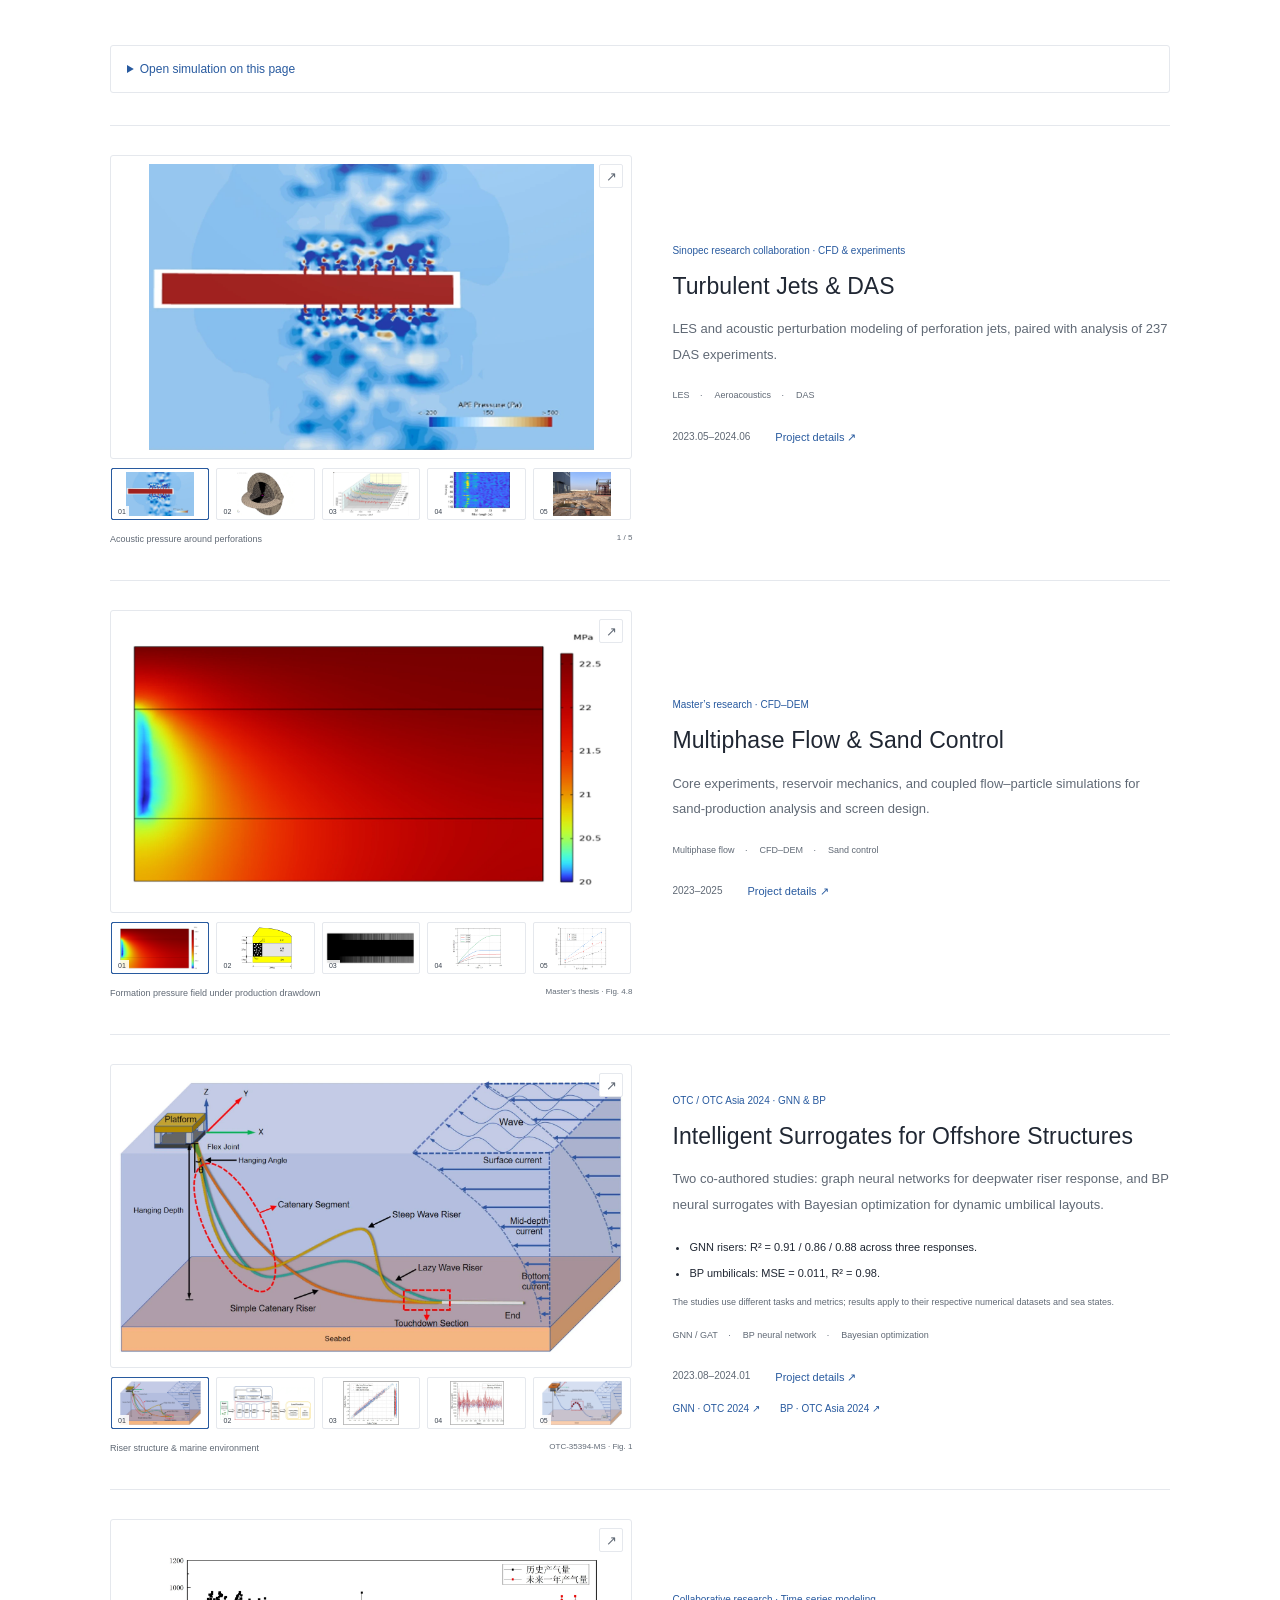
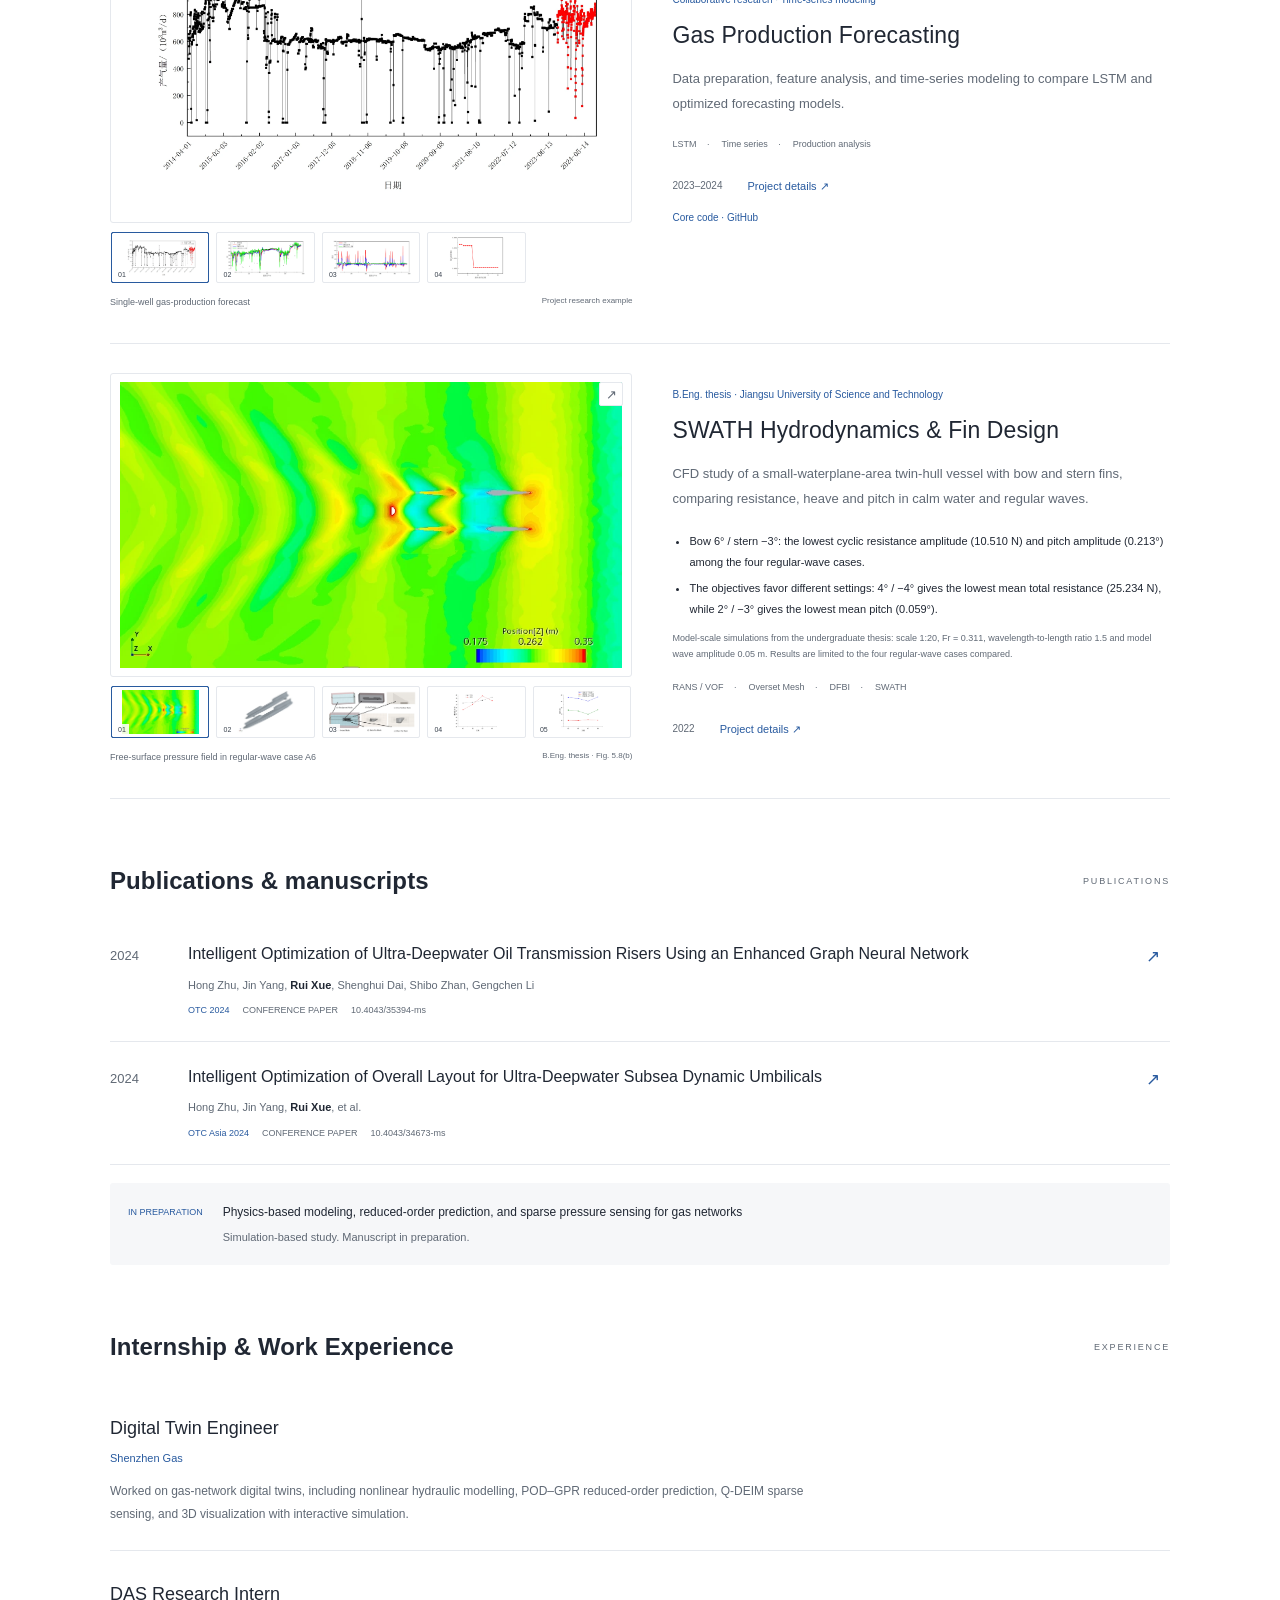
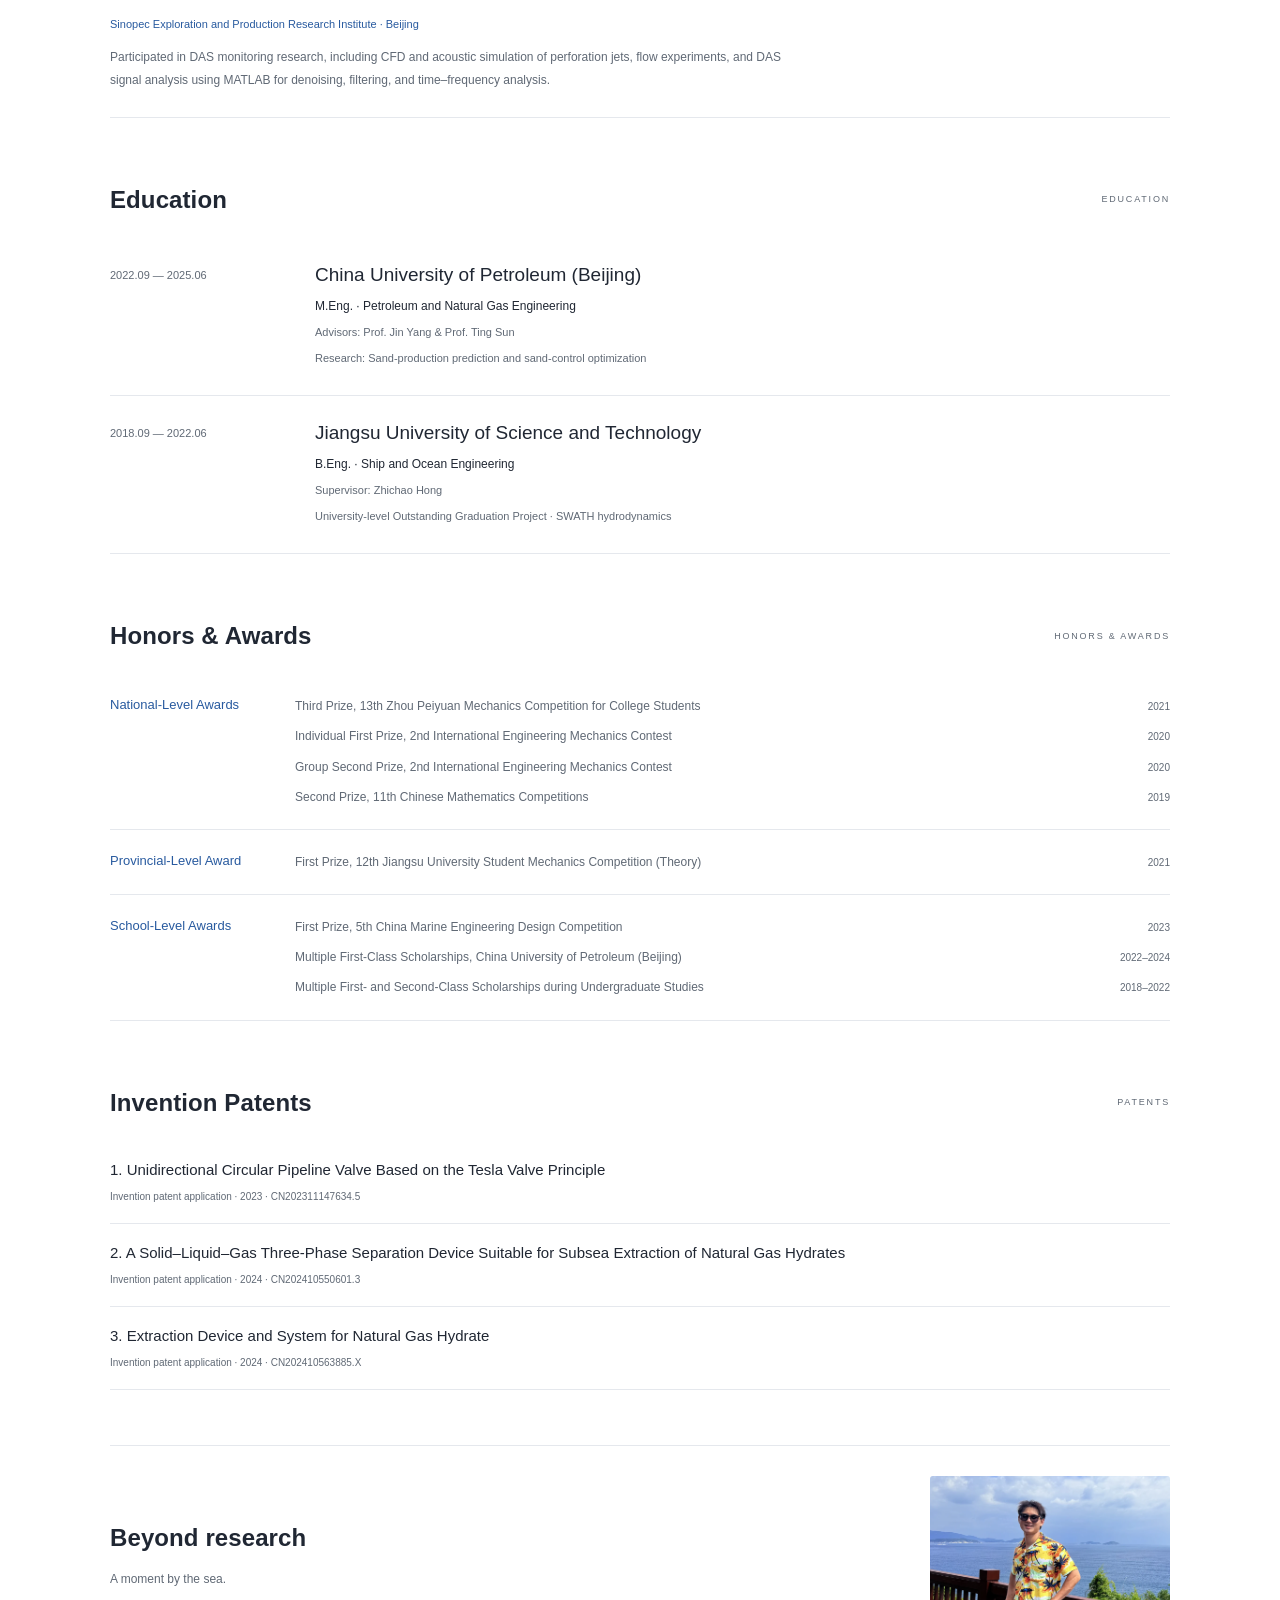
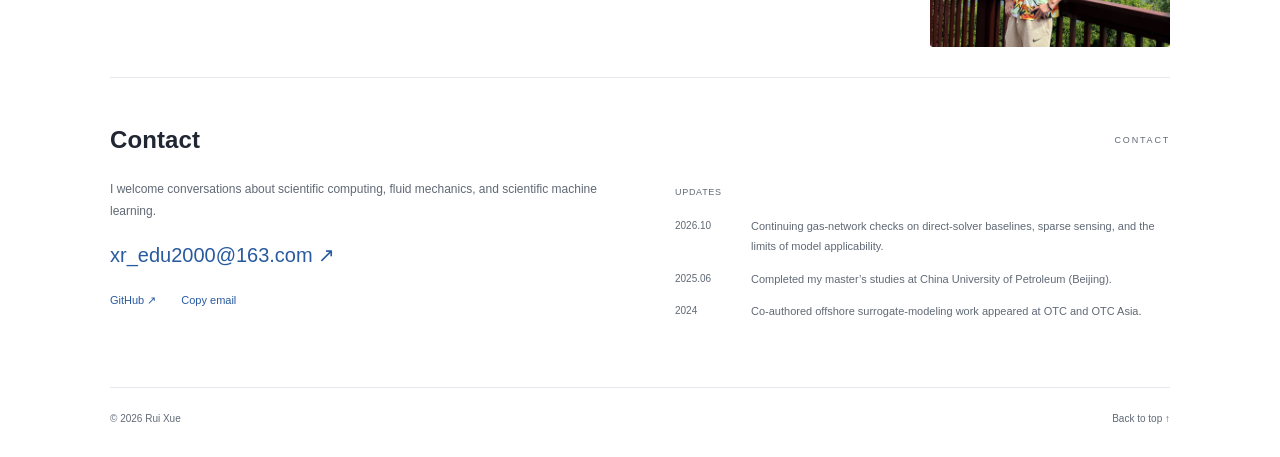
==== commit ef81d110: "Add undergraduate SWATH hydrodynamics and fin-design research project" ====
--- a/index.html
+++ b/index.html
@@ -12,8 +12,8 @@
   <link rel="icon" href="assets/favicon.svg" type="image/svg+xml">
   <link rel="stylesheet" href="styles.css">
   <script>try{document.documentElement.dataset.theme=localStorage.getItem('rui-theme')||'light'}catch(e){}</script>
-  <script src="content.js?v=20261125-experience" defer></script>
-  <script src="app.js?v=20261125-experience" defer></script>
+  <script src="content.js?v=20261125-swath" defer></script>
+  <script src="app.js?v=20261125-swath" defer></script>
 </head>
 <body>
   <a class="skip-link" href="#main" data-i18n="skip">跳至正文</a>
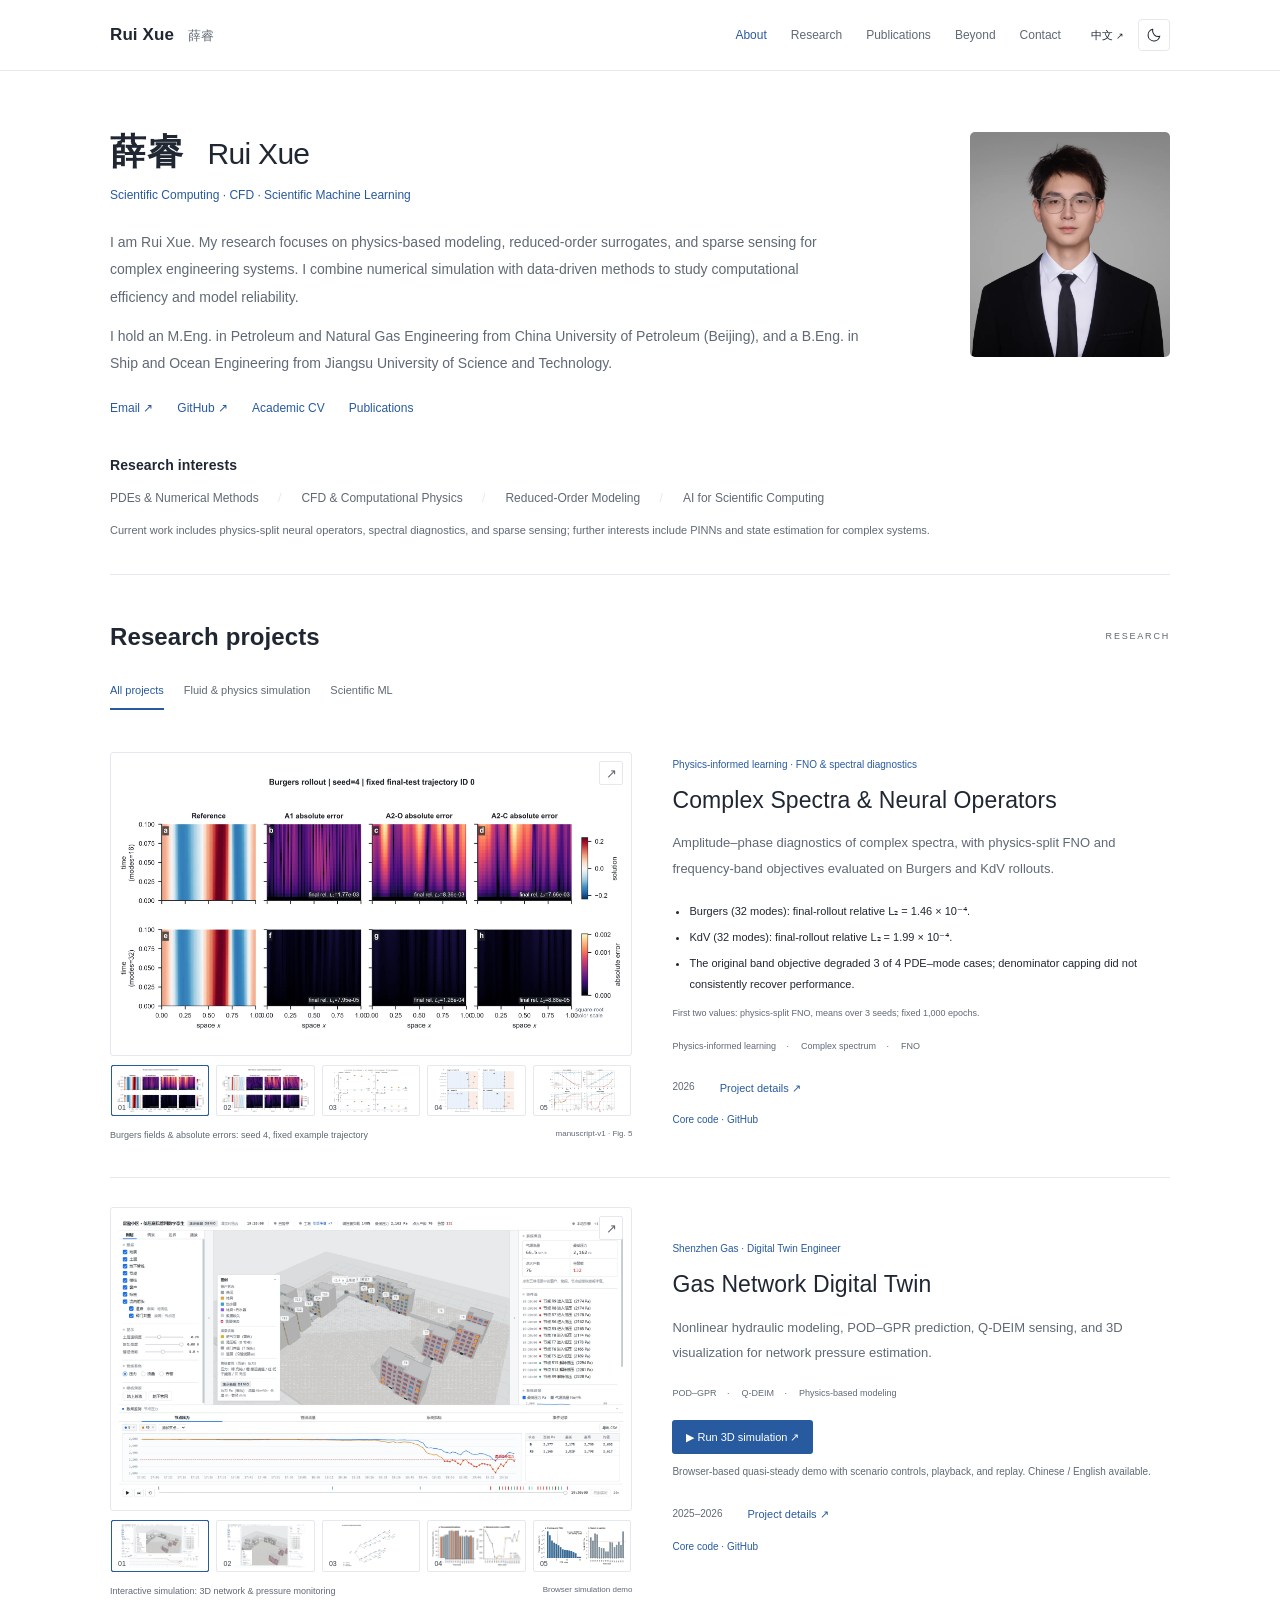
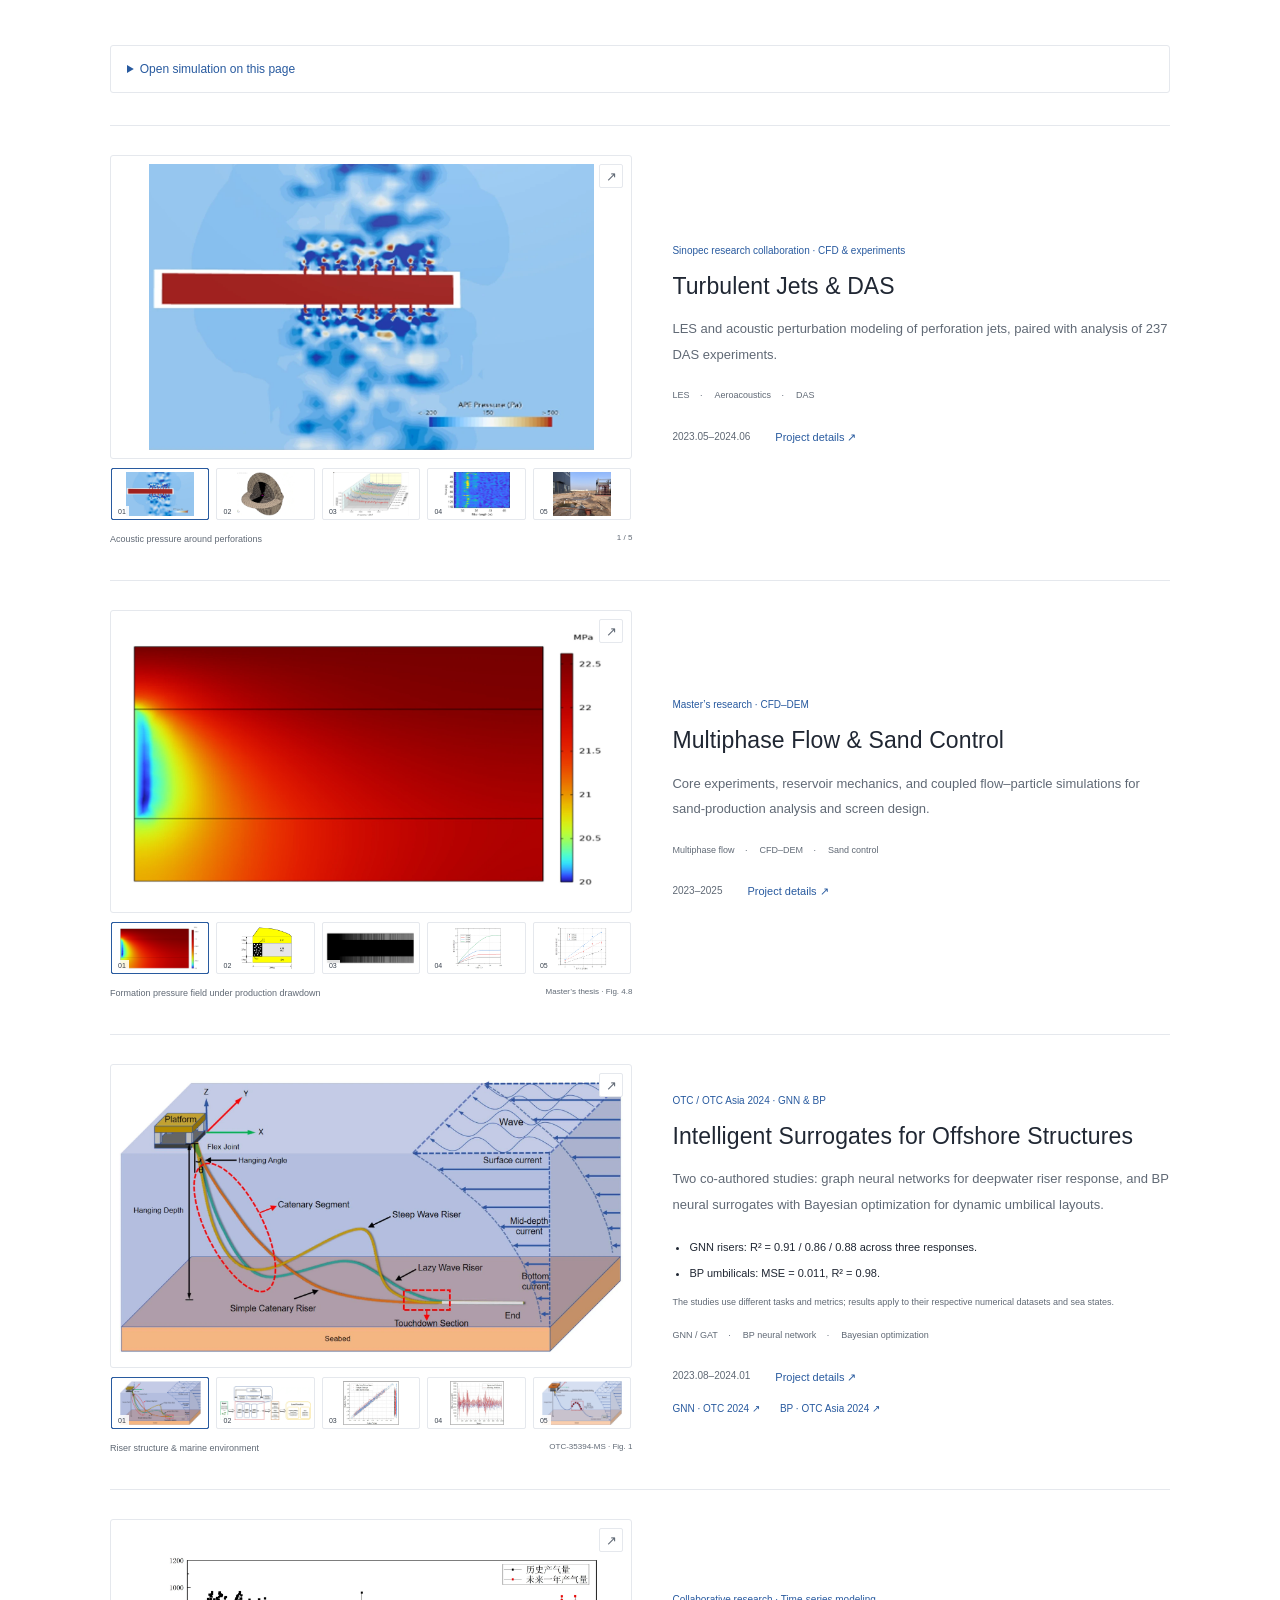
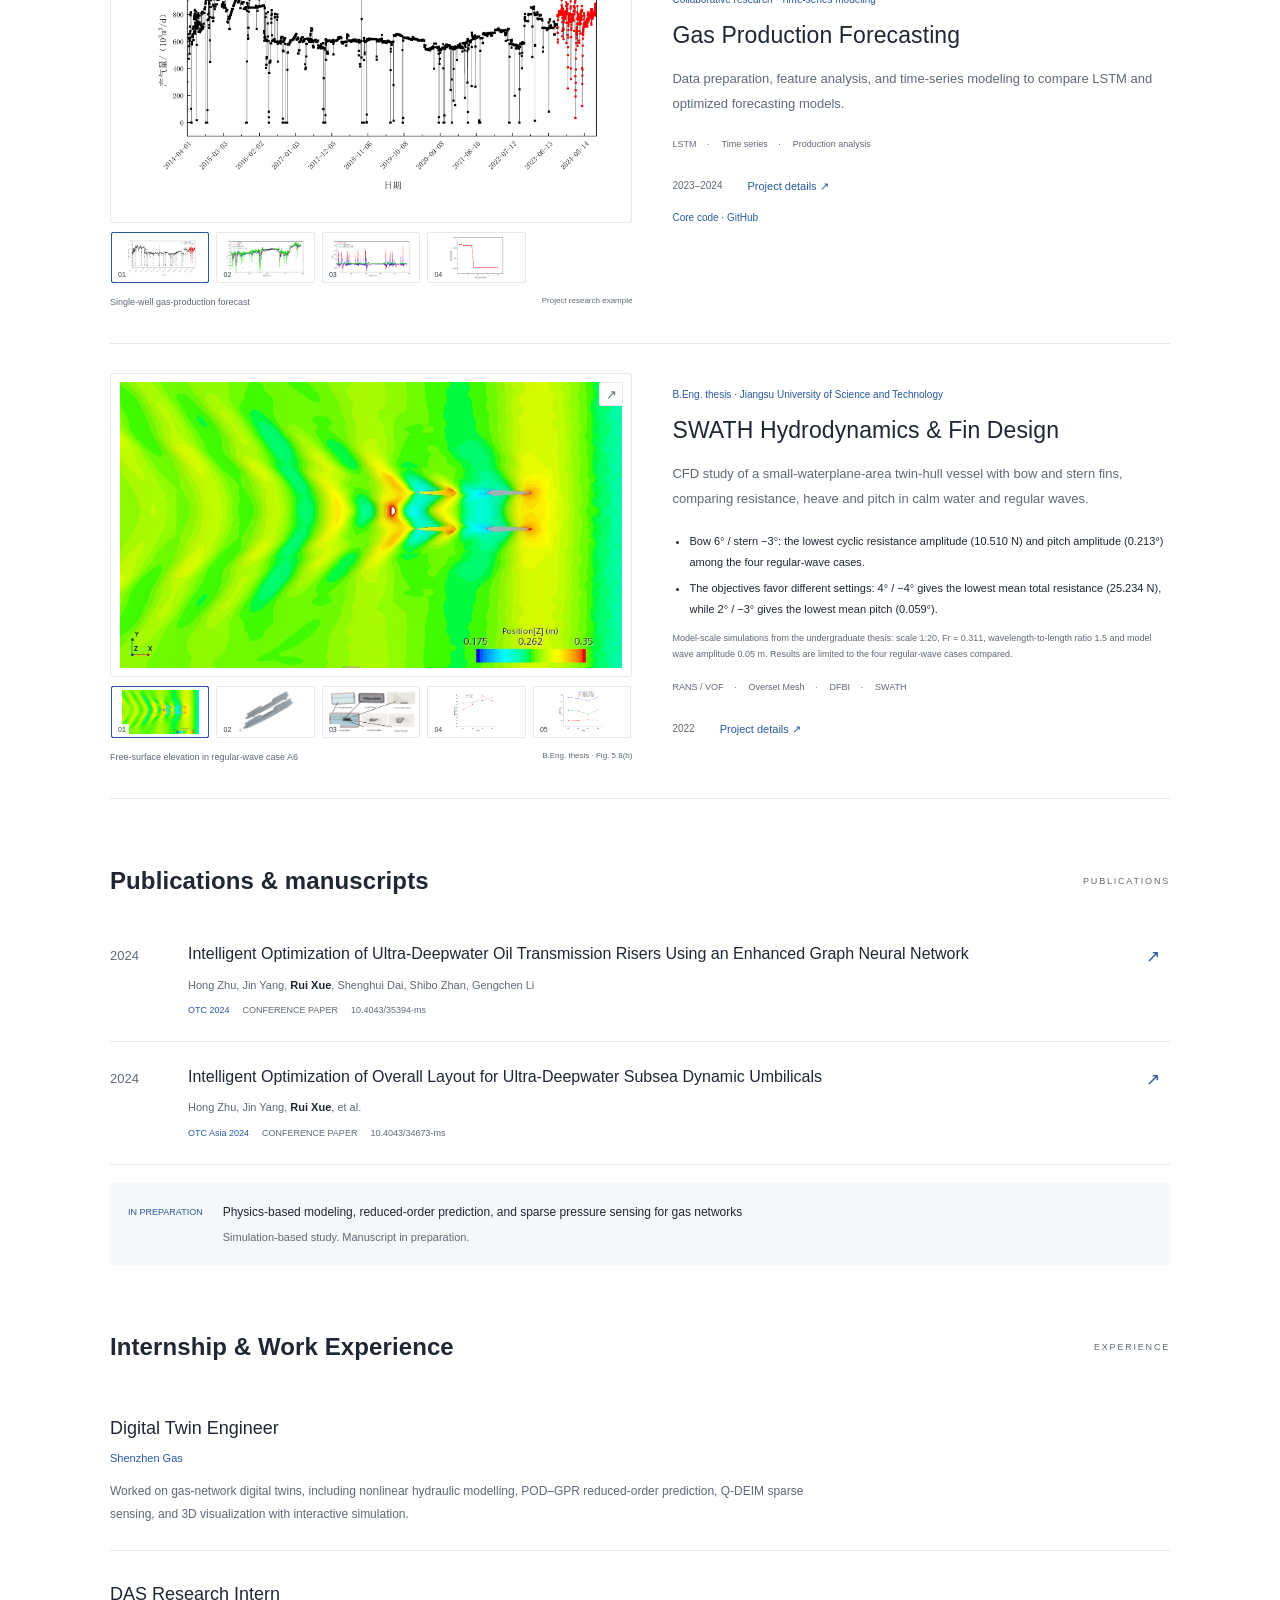
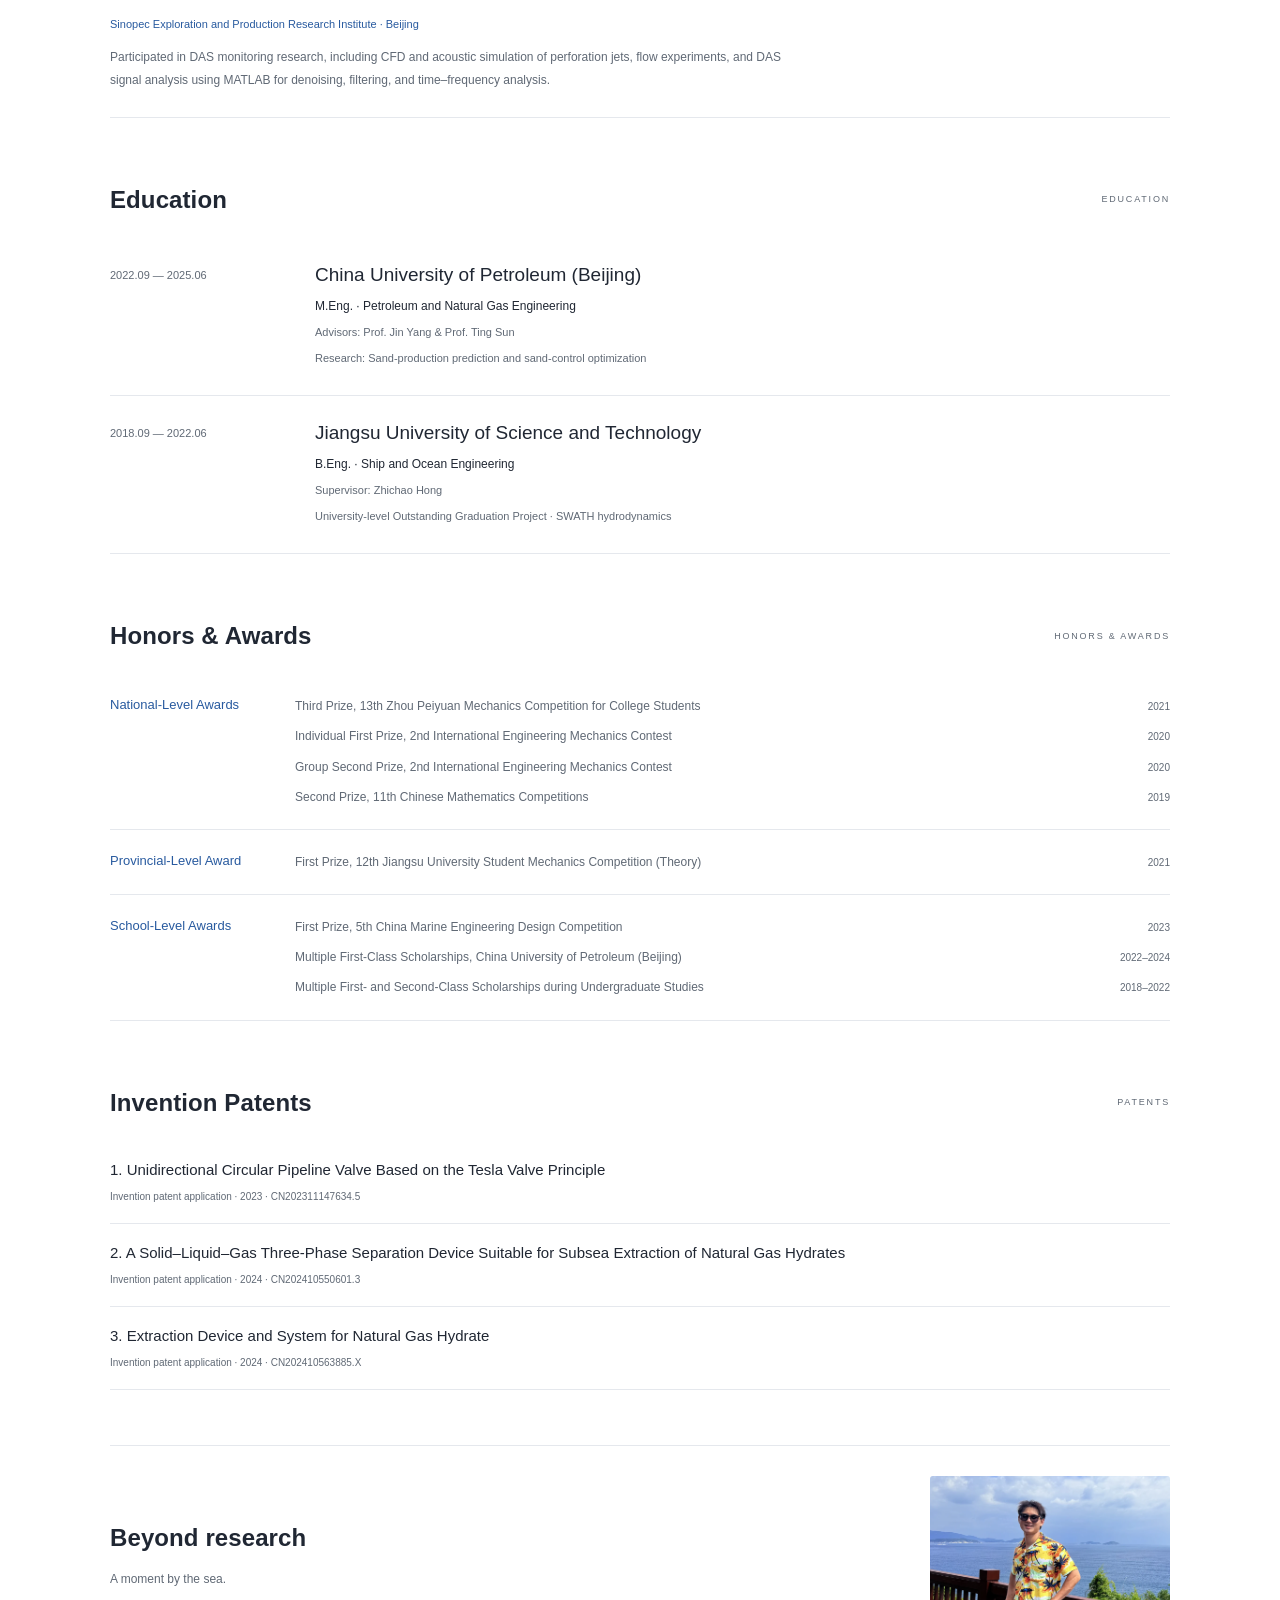
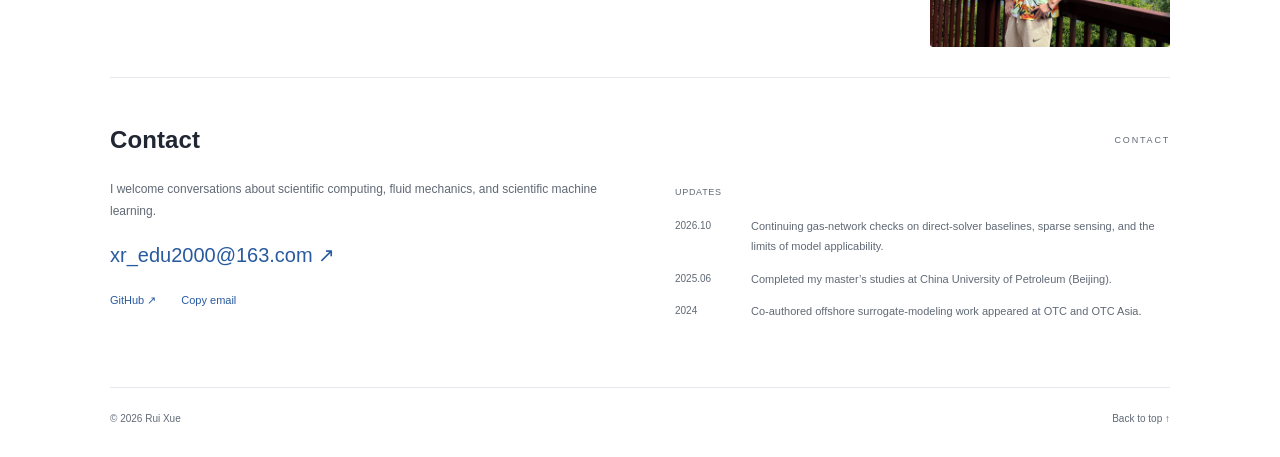
==== commit a27bdc56: "Structure all research project details into five bilingual sections" ====
--- a/index.html
+++ b/index.html
@@ -10,10 +10,10 @@
   <meta property="og:type" content="website">
   <title>薛睿 Rui Xue · Scientific Computing</title>
   <link rel="icon" href="assets/favicon.svg" type="image/svg+xml">
-  <link rel="stylesheet" href="styles.css">
+  <link rel="stylesheet" href="styles.css?v=20261125-project-structure">
   <script>try{document.documentElement.dataset.theme=localStorage.getItem('rui-theme')||'light'}catch(e){}</script>
-  <script src="content.js?v=20261125-swath" defer></script>
-  <script src="app.js?v=20261125-swath" defer></script>
+  <script src="content.js?v=20261125-project-structure" defer></script>
+  <script src="app.js?v=20261125-project-structure" defer></script>
 </head>
 <body>
   <a class="skip-link" href="#main" data-i18n="skip">跳至正文</a>
--- a/styles.css
+++ b/styles.css
@@ -23,6 +23,8 @@
 @media print{.cv-main .project-results>ul>li{font-size:9px}.project-results .results-scope{font-size:8px}}
 
 /* Project links, embedded simulation, and full credentials. */
+.project-detail-section{margin:30px 0 0;padding-top:24px;border-top:1px solid var(--line);min-width:0}.project-detail-section>h3{margin:0 0 15px;font-size:17px;font-weight:500;line-height:1.6}.project-detail-section p,.project-detail-section li{font-size:13px;line-height:1.95}.project-detail-section .method-tools{color:var(--muted);font-size:11px}.formulation-item{margin:0 0 22px;min-width:0}.formulation-item:last-child{margin-bottom:0}.formulation-item .project-equation{font-family:"Cambria Math","STIX Two Math","Times New Roman",serif;font-size:18px;line-height:1.9;white-space:pre-wrap;overflow-wrap:anywhere;margin:0 0 7px;color:var(--ink)}.formulation-item>p:last-child{margin:0;color:var(--muted)}.project-detail-section .project-results{margin-bottom:15px}.project-detail-section .detailed-gallery{margin-top:22px}.project-detail-section .demo-callout{margin-top:16px}
+@media(max-width:550px){.project-detail-section{padding-top:20px;margin-top:24px}.project-detail-section>h3{font-size:15px}.project-detail-section p,.project-detail-section li{font-size:12px}.formulation-item .project-equation{font-size:16px}}
 .project-paper-links{display:flex;gap:10px 20px;flex-wrap:wrap}.project-paper-links .project-publication{margin-top:10px}.demo-callout{margin-top:18px}.demo-launch{display:inline-block;background:var(--accent);color:var(--bg);padding:7px 14px;border-radius:3px;font-size:11px}.demo-launch:hover{opacity:.9;color:var(--bg)}.demo-callout>p{font-size:10px;line-height:1.8;color:var(--muted);margin:9px 0 0}.embedded-demo{grid-column:1/-1;border:1px solid var(--line);border-radius:3px;margin-top:5px}.embedded-demo>summary{font-size:12px;color:var(--accent);cursor:pointer;padding:12px 16px}.embedded-demo iframe{border:0;border-top:1px solid var(--line);width:100%;height:680px;background:var(--surface-2);display:block}.embed-heading{display:flex;justify-content:space-between;gap:20px;padding:8px 16px;font-size:10px;color:var(--muted)}.embed-heading a{color:var(--accent);flex-shrink:0}.gallery-thumbnails{overflow-x:auto;padding:1px 1px 4px}.gallery-thumb{flex:0 0 calc((100% - 28px)/5);max-width:110px}.award-group{display:grid;grid-template-columns:155px 1fr;gap:30px;padding:17px 0;border-bottom:1px solid var(--line)}.award-group>h3{font-size:13px;font-weight:500;color:var(--accent);margin:2px 0}.award-list{list-style:none;padding:0;margin:0}.award-list li{display:flex;align-items:baseline;justify-content:space-between;gap:25px;font-size:12px;color:var(--muted);padding:4px 0}.award-list time{font-size:10px;white-space:nowrap}.patent-item{padding:16px 0;border-bottom:1px solid var(--line);break-inside:avoid}.patent-item h3{font-size:15px;font-weight:500;line-height:1.7;margin:0 0 6px}.patent-item p{font-size:10px;color:var(--muted);margin:0}.cv-main .award-group{grid-template-columns:130px 1fr;gap:20px}.cv-main .award-list li{font-size:11px}.cv-main .award-group h3{font-size:12px}.cv-main .patent-item h3{font-size:13px}.figure-source .project-paper-links{display:inline-flex}.figure-source .project-publication{margin:0}
 @media(max-width:760px){.award-group,.cv-main .award-group{grid-template-columns:1fr;gap:10px}.award-list li{font-size:11px;gap:15px}.patent-item h3{font-size:13px}.embed-heading{flex-direction:column;gap:6px}.embedded-demo iframe{height:650px}.gallery-thumb{flex-basis:calc((100% - 24px)/5)}.demo-launch{font-size:10px}}
 @media(max-width:550px){.embedded-demo{grid-row:auto}.award-list li{align-items:flex-start}.award-list li>span{flex:1}.award-list time{font-size:9px}.patent-item p{font-size:9px}.gallery-thumb{flex-basis:calc((100% - 18px)/4)}}
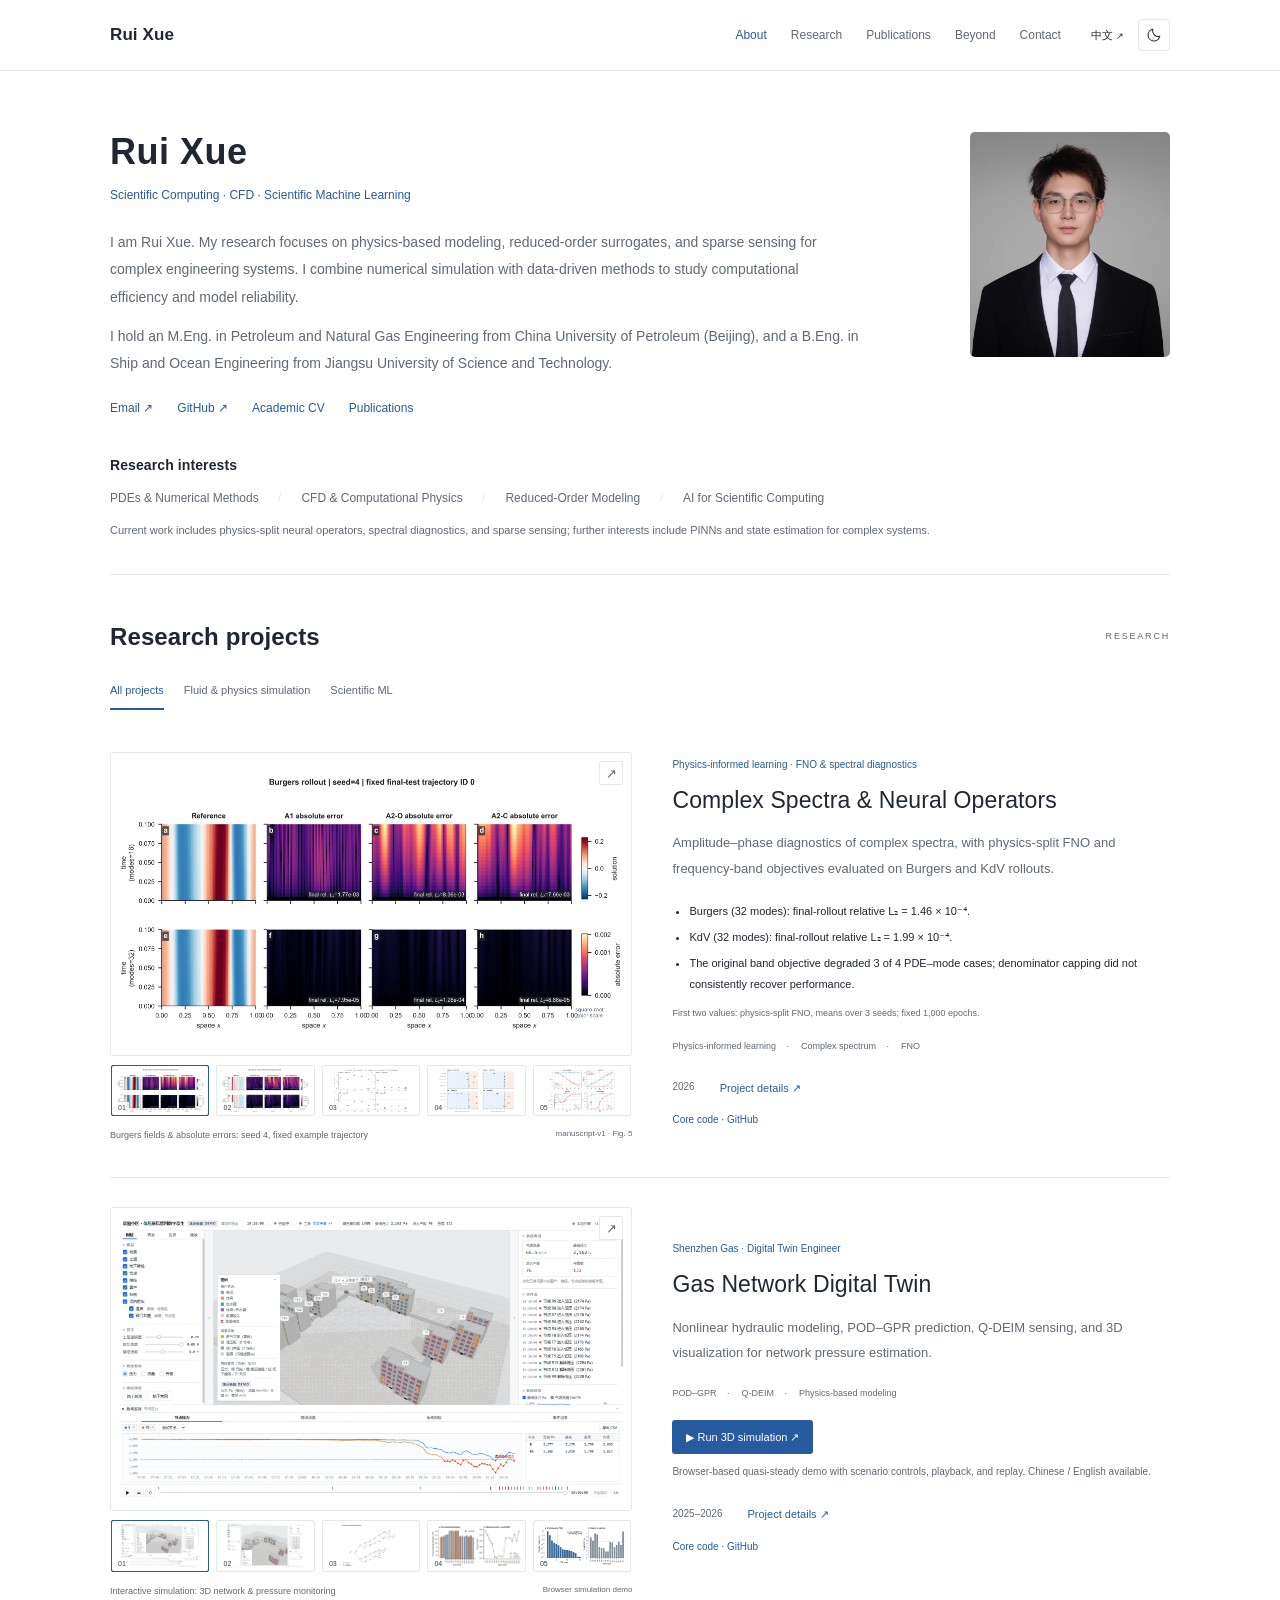
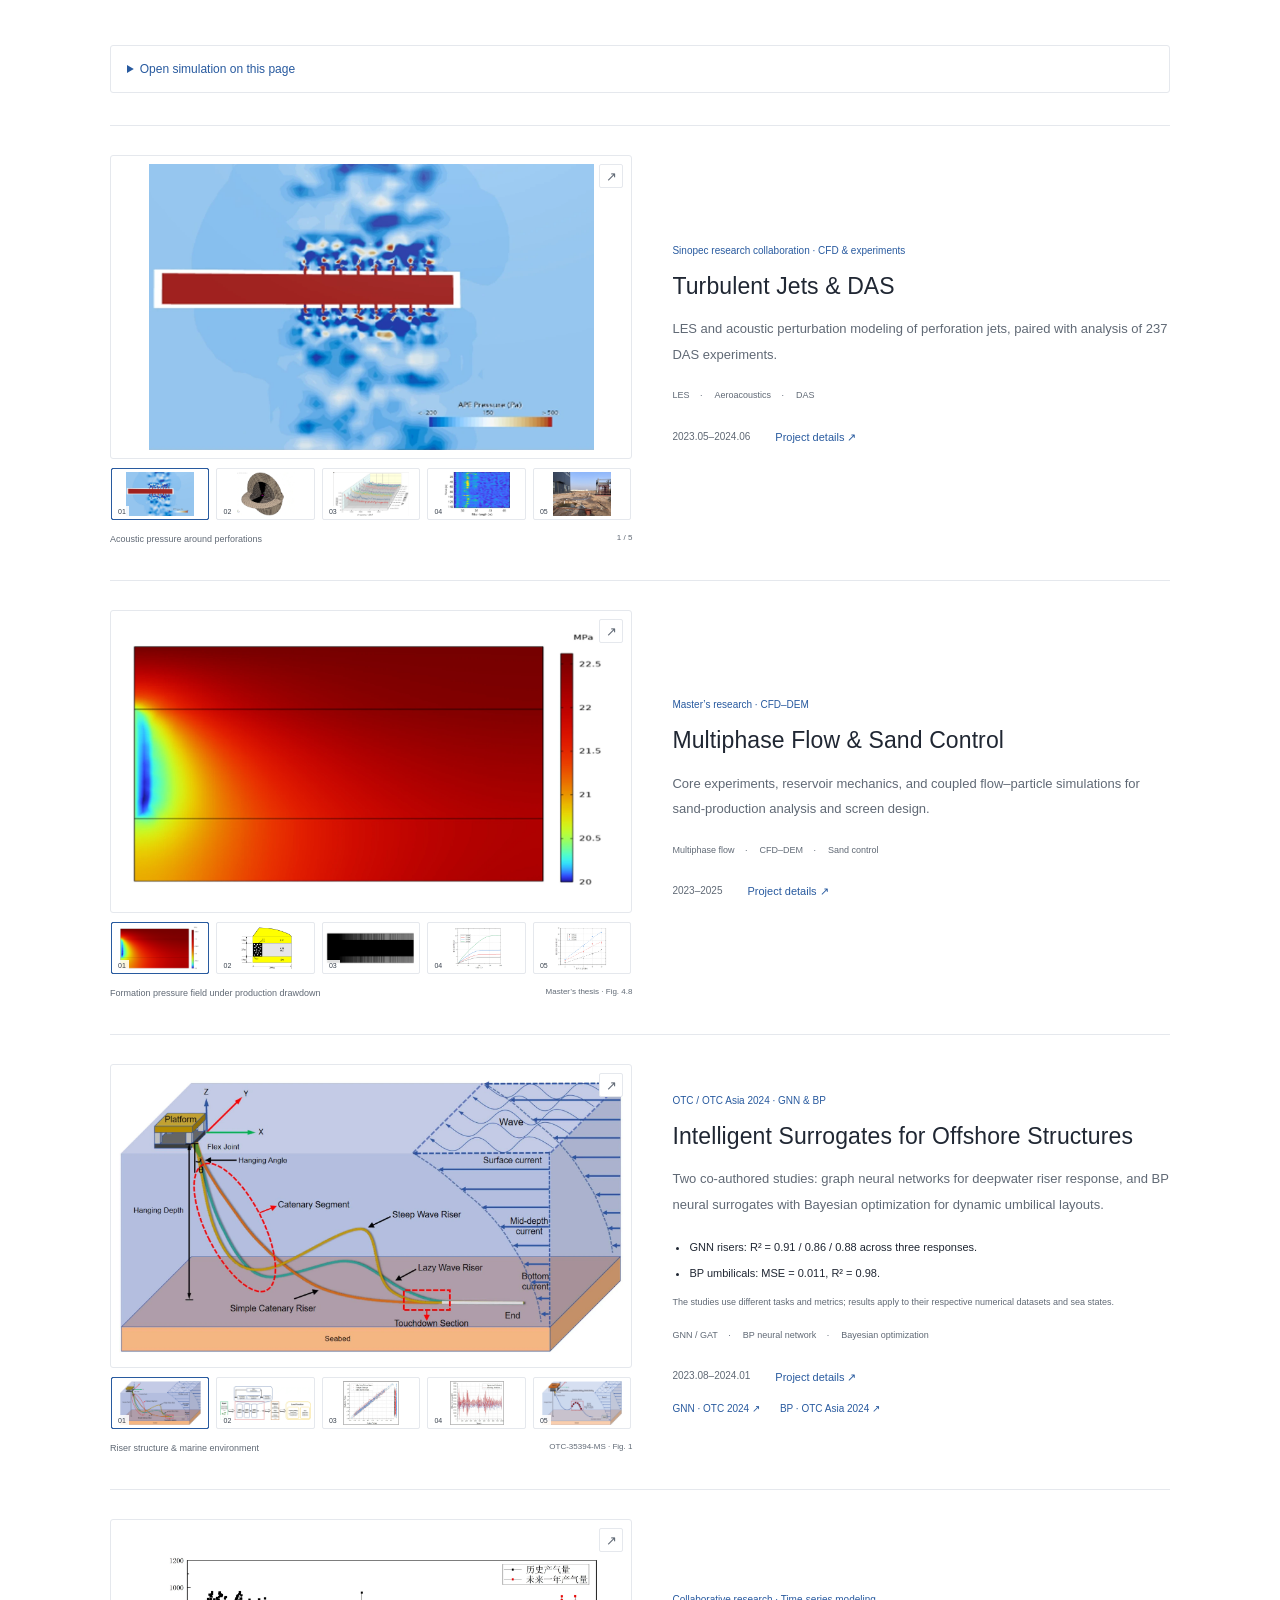
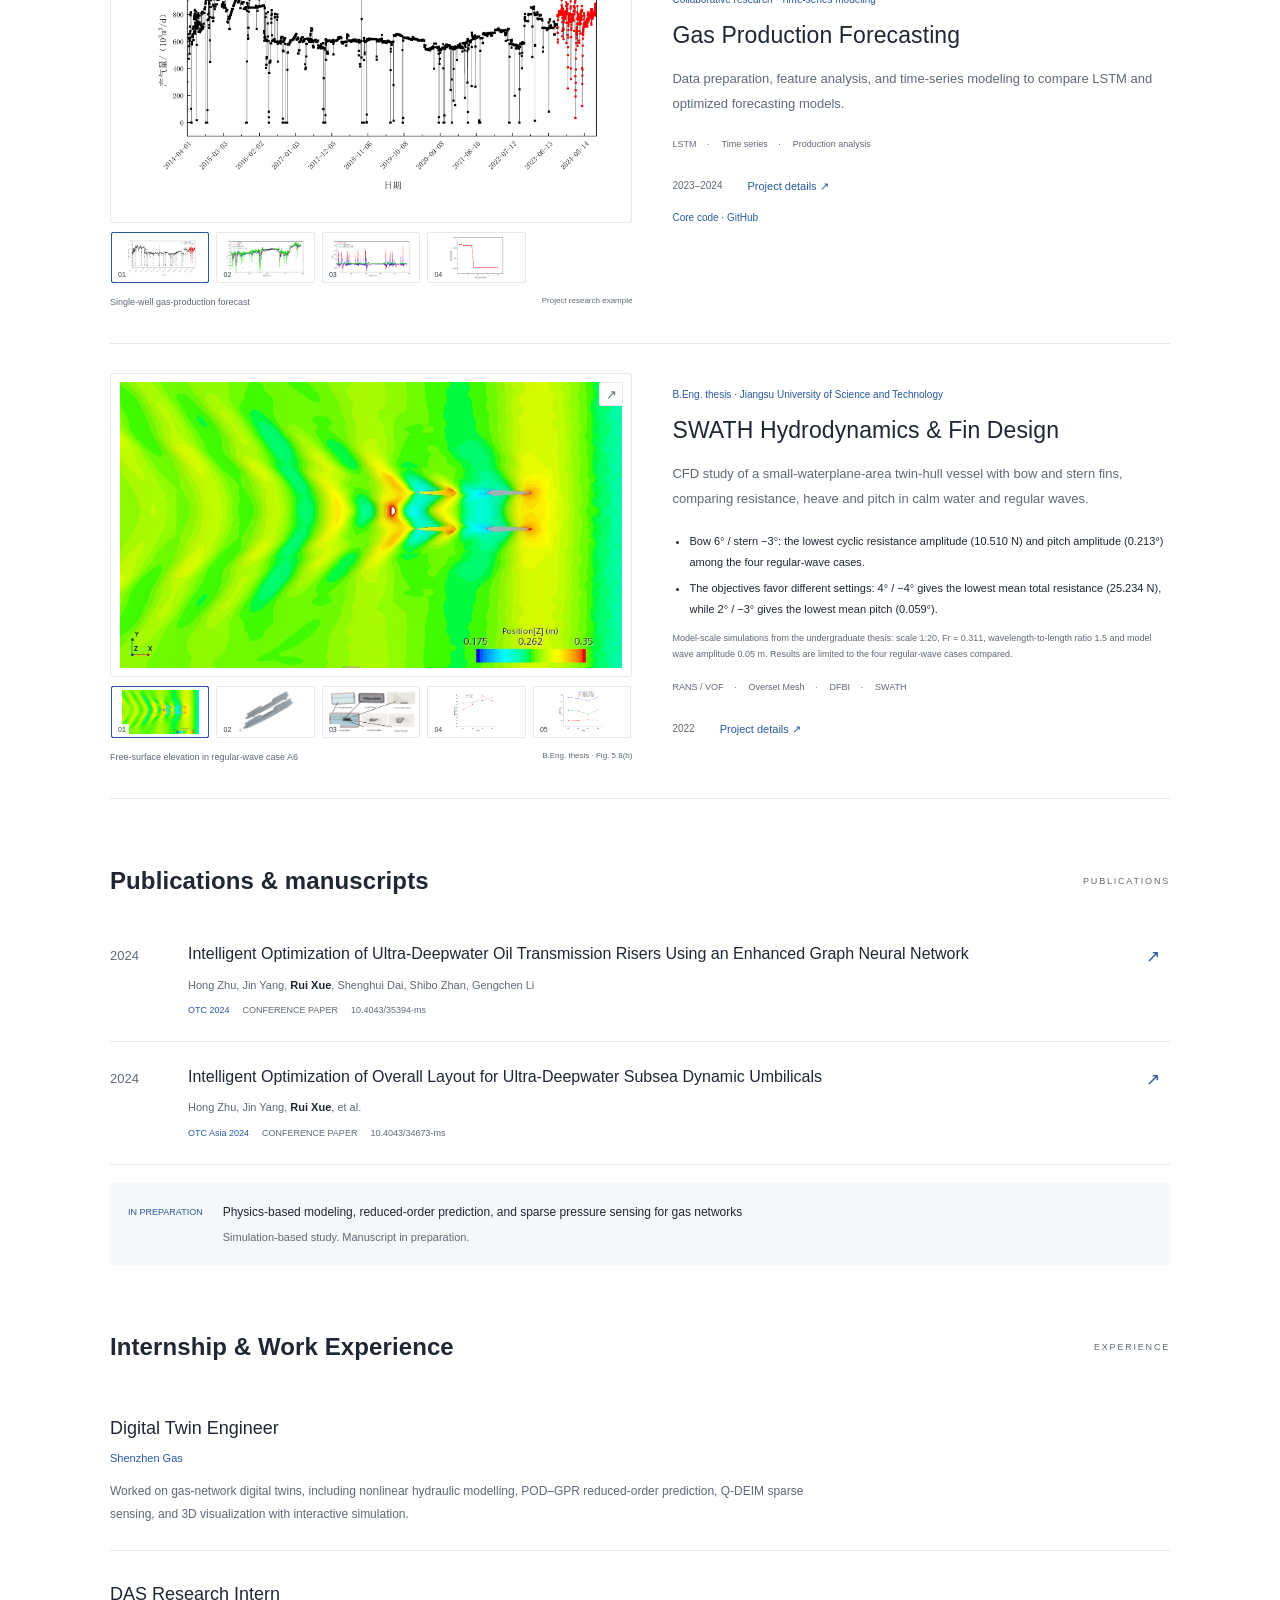
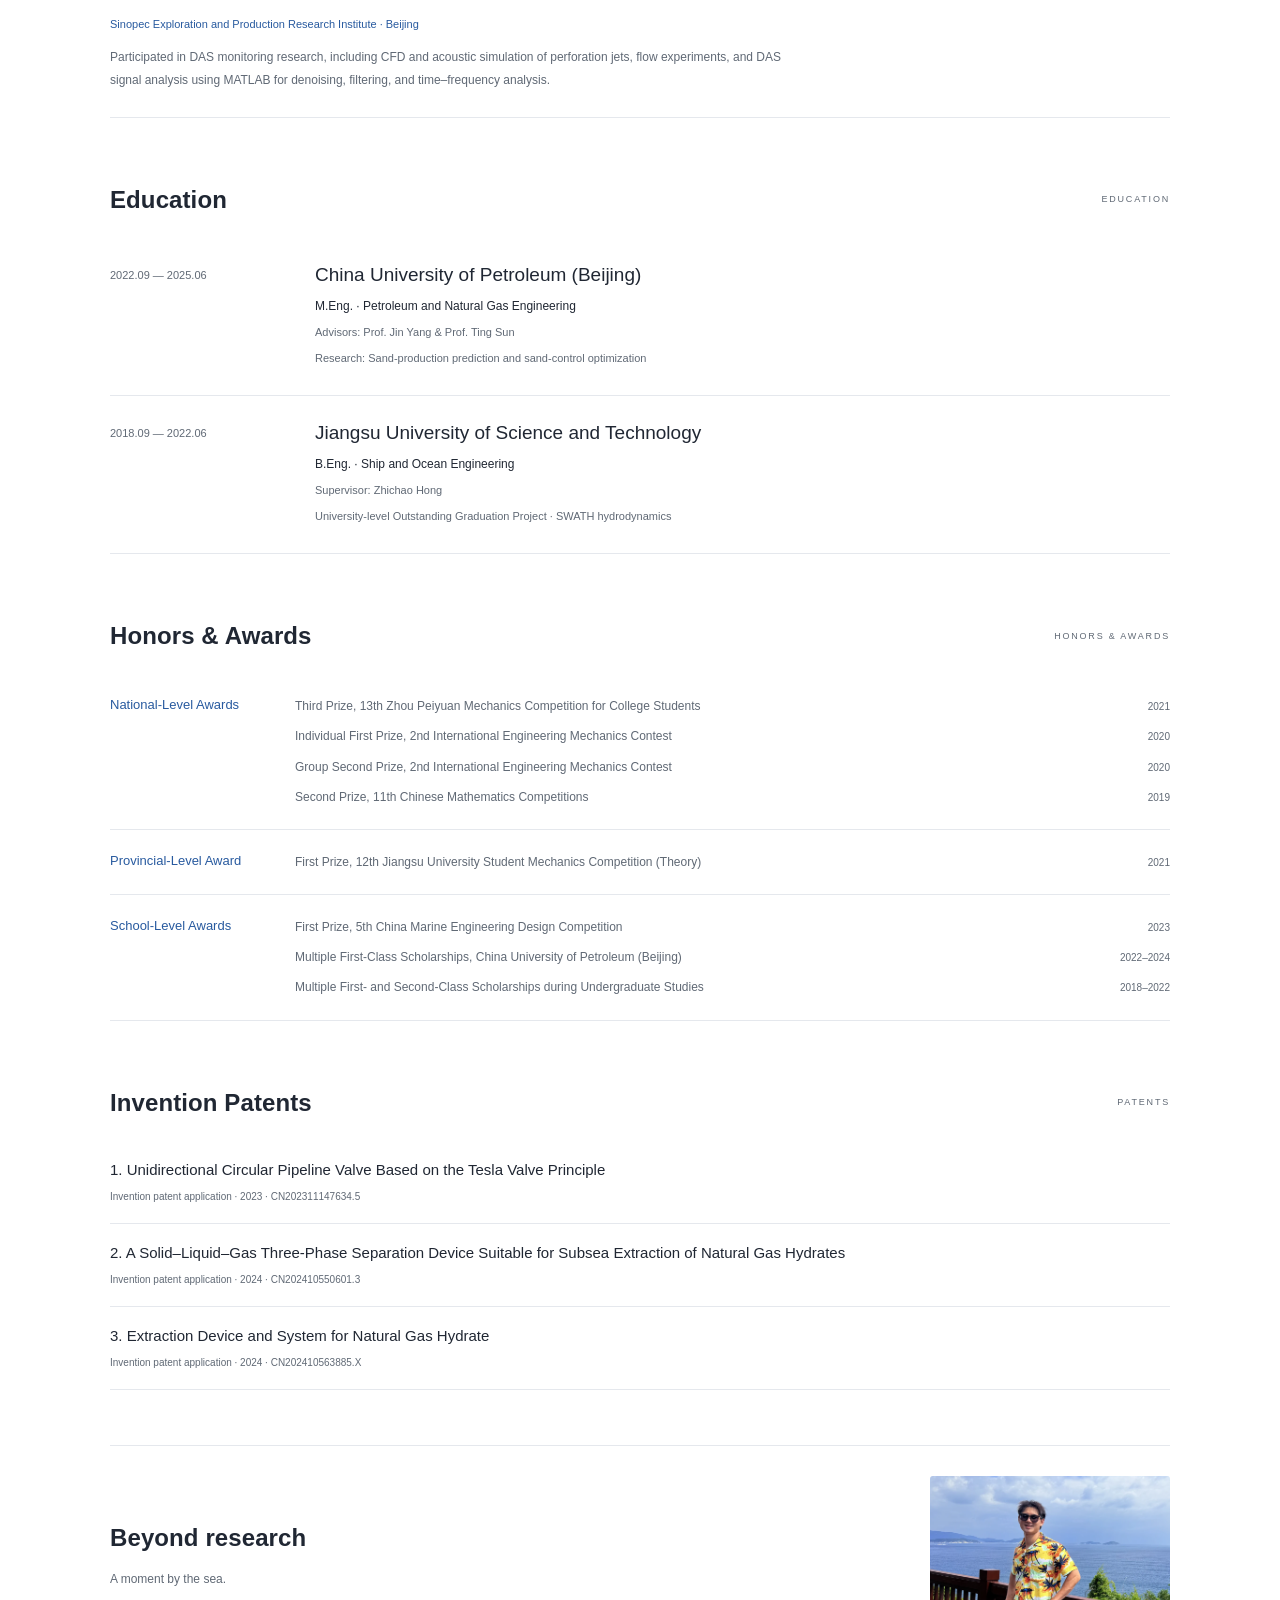
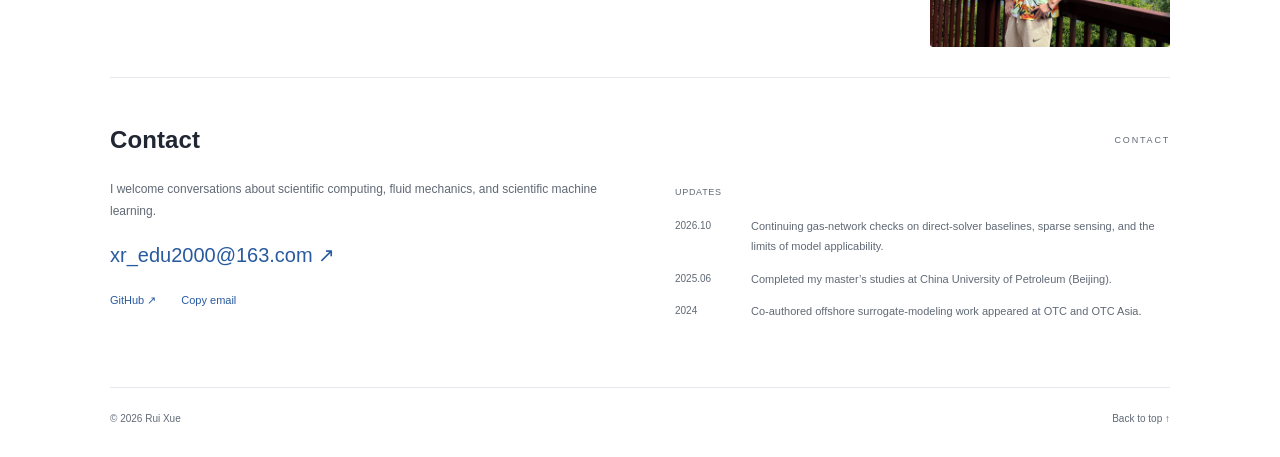
==== commit f76cd0ee: "Localize project formulations and names and simplify SWATH details" ====
--- a/index.html
+++ b/index.html
@@ -8,18 +8,20 @@
   <meta property="og:title" content="Rui Xue · Scientific Computing">
   <meta property="og:description" content="Computational physics, scientific machine learning, and research software.">
   <meta property="og:type" content="website">
-  <title>薛睿 Rui Xue · Scientific Computing</title>
+  <title>Rui Xue · Scientific Computing</title>
   <link rel="icon" href="assets/favicon.svg" type="image/svg+xml">
-  <link rel="stylesheet" href="styles.css?v=20261125-project-structure">
+  <link rel="stylesheet" href="assets/katex/katex.min.css">
+  <link rel="stylesheet" href="styles.css?v=20261125-bilingual">
   <script>try{document.documentElement.dataset.theme=localStorage.getItem('rui-theme')||'light'}catch(e){}</script>
-  <script src="content.js?v=20261125-project-structure" defer></script>
-  <script src="app.js?v=20261125-project-structure" defer></script>
+  <script src="assets/katex/katex.min.js" defer></script>
+  <script src="content.js?v=20261125-bilingual" defer></script>
+  <script src="app.js?v=20261125-bilingual" defer></script>
 </head>
 <body>
   <a class="skip-link" href="#main" data-i18n="skip">跳至正文</a>
   <header class="site-header">
     <div class="header-inner">
-      <a class="brand" href="#home" aria-label="Rui Xue home"><span>Rui Xue <span class="brand-cn">薛睿</span></span></a>
+      <a class="brand" href="#home" aria-label="Rui Xue home"><span data-profile-name>Rui Xue</span></a>
       <nav class="desktop-nav" aria-label="Main navigation">
         <a href="#about" data-i18n="navAbout">关于</a><a href="#research" data-i18n="navResearch">研究</a><a href="#publications" data-i18n="navPublications">论文</a><a href="#beyond" data-i18n="navBeyond">生活</a><a href="#contact" data-i18n="navContact">联系</a>
       </nav>
@@ -35,7 +37,7 @@
     <div id="home"></div>
     <section class="profile-section container" id="about">
       <div class="profile-text">
-        <h1>薛睿 <span>Rui Xue</span></h1>
+        <h1 data-profile-name>Rui Xue</h1>
         <p class="profile-fields" data-i18n="heroStatement">科学计算 · 计算流体力学 · 科学机器学习</p>
         <p data-i18n="heroDescription">我是薛睿，关注复杂工程系统的物理建模、降阶代理与稀疏感知。希望结合数值模拟和数据驱动方法，提高模型的计算效率与可靠性。</p>
         <p data-i18n="heroEducation">我毕业于中国石油大学（北京），获石油与天然气工程硕士学位；本科就读于江苏科技大学船舶与海洋工程专业。</p>
--- a/styles.css
+++ b/styles.css
@@ -23,9 +23,23 @@
 @media print{.cv-main .project-results>ul>li{font-size:9px}.project-results .results-scope{font-size:8px}}
 
 /* Project links, embedded simulation, and full credentials. */
-.project-detail-section{margin:30px 0 0;padding-top:24px;border-top:1px solid var(--line);min-width:0}.project-detail-section>h3{margin:0 0 15px;font-size:17px;font-weight:500;line-height:1.6}.project-detail-section p,.project-detail-section li{font-size:13px;line-height:1.95}.project-detail-section .method-tools{color:var(--muted);font-size:11px}.formulation-item{margin:0 0 22px;min-width:0}.formulation-item:last-child{margin-bottom:0}.formulation-item .project-equation{font-family:"Cambria Math","STIX Two Math","Times New Roman",serif;font-size:18px;line-height:1.9;white-space:pre-wrap;overflow-wrap:anywhere;margin:0 0 7px;color:var(--ink)}.formulation-item>p:last-child{margin:0;color:var(--muted)}.project-detail-section .project-results{margin-bottom:15px}.project-detail-section .detailed-gallery{margin-top:22px}.project-detail-section .demo-callout{margin-top:16px}
-@media(max-width:550px){.project-detail-section{padding-top:20px;margin-top:24px}.project-detail-section>h3{font-size:15px}.project-detail-section p,.project-detail-section li{font-size:12px}.formulation-item .project-equation{font-size:16px}}
+.project-detail-section{margin:30px 0 0;padding-top:24px;border-top:1px solid var(--line);min-width:0}.project-detail-section>h3{margin:0 0 15px;font-size:17px;font-weight:500;line-height:1.6}.project-detail-section p,.project-detail-section li{font-size:13px;line-height:1.95}.project-detail-section .method-tools{color:var(--muted);font-size:11px}.formulation-item{margin:0 0 22px;min-width:0}.formulation-item:last-child{margin-bottom:0}.formulation-item>p:last-child{margin:0;color:var(--muted)}.project-detail-section .project-results{margin-bottom:15px}.project-detail-section .detailed-gallery{margin-top:22px}.project-detail-section .demo-callout{margin-top:16px}
+@media(max-width:550px){.project-detail-section{padding-top:20px;margin-top:24px}.project-detail-section>h3{font-size:15px}.project-detail-section p,.project-detail-section li{font-size:12px}}
 .project-paper-links{display:flex;gap:10px 20px;flex-wrap:wrap}.project-paper-links .project-publication{margin-top:10px}.demo-callout{margin-top:18px}.demo-launch{display:inline-block;background:var(--accent);color:var(--bg);padding:7px 14px;border-radius:3px;font-size:11px}.demo-launch:hover{opacity:.9;color:var(--bg)}.demo-callout>p{font-size:10px;line-height:1.8;color:var(--muted);margin:9px 0 0}.embedded-demo{grid-column:1/-1;border:1px solid var(--line);border-radius:3px;margin-top:5px}.embedded-demo>summary{font-size:12px;color:var(--accent);cursor:pointer;padding:12px 16px}.embedded-demo iframe{border:0;border-top:1px solid var(--line);width:100%;height:680px;background:var(--surface-2);display:block}.embed-heading{display:flex;justify-content:space-between;gap:20px;padding:8px 16px;font-size:10px;color:var(--muted)}.embed-heading a{color:var(--accent);flex-shrink:0}.gallery-thumbnails{overflow-x:auto;padding:1px 1px 4px}.gallery-thumb{flex:0 0 calc((100% - 28px)/5);max-width:110px}.award-group{display:grid;grid-template-columns:155px 1fr;gap:30px;padding:17px 0;border-bottom:1px solid var(--line)}.award-group>h3{font-size:13px;font-weight:500;color:var(--accent);margin:2px 0}.award-list{list-style:none;padding:0;margin:0}.award-list li{display:flex;align-items:baseline;justify-content:space-between;gap:25px;font-size:12px;color:var(--muted);padding:4px 0}.award-list time{font-size:10px;white-space:nowrap}.patent-item{padding:16px 0;border-bottom:1px solid var(--line);break-inside:avoid}.patent-item h3{font-size:15px;font-weight:500;line-height:1.7;margin:0 0 6px}.patent-item p{font-size:10px;color:var(--muted);margin:0}.cv-main .award-group{grid-template-columns:130px 1fr;gap:20px}.cv-main .award-list li{font-size:11px}.cv-main .award-group h3{font-size:12px}.cv-main .patent-item h3{font-size:13px}.figure-source .project-paper-links{display:inline-flex}.figure-source .project-publication{margin:0}
 @media(max-width:760px){.award-group,.cv-main .award-group{grid-template-columns:1fr;gap:10px}.award-list li{font-size:11px;gap:15px}.patent-item h3{font-size:13px}.embed-heading{flex-direction:column;gap:6px}.embedded-demo iframe{height:650px}.gallery-thumb{flex-basis:calc((100% - 24px)/5)}.demo-launch{font-size:10px}}
 @media(max-width:550px){.embedded-demo{grid-row:auto}.award-list li{align-items:flex-start}.award-list li>span{flex:1}.award-list time{font-size:9px}.patent-item p{font-size:9px}.gallery-thumb{flex-basis:calc((100% - 18px)/4)}}
 @media print{.award-group,.cv-main .award-group{grid-template-columns:110px 1fr;gap:15px;padding-block:9px;break-inside:avoid}.award-group>h3,.cv-main .award-group h3{font-size:10px}.award-list li,.cv-main .award-list li{font-size:9px;padding-block:2px}.award-list time{font-size:8px}.patent-item{padding-block:9px}.patent-item h3,.cv-main .patent-item h3{font-size:10px}.patent-item p{font-size:8px}}
+
+/* LaTeX display math scrolls independently if a formula exceeds the dialog width. */
+.project-equation {
+  margin: 0 0 10px;
+  padding: 5px 2px;
+  overflow-x: auto;
+  color: var(--ink);
+  font-size: 16px;
+}
+.project-equation .katex-display { margin: 0.45em 0; }
+.project-equation .katex-display > .katex { min-width: max-content; }
+@media (max-width: 550px) {
+  .project-equation { font-size: 14px; }
+}
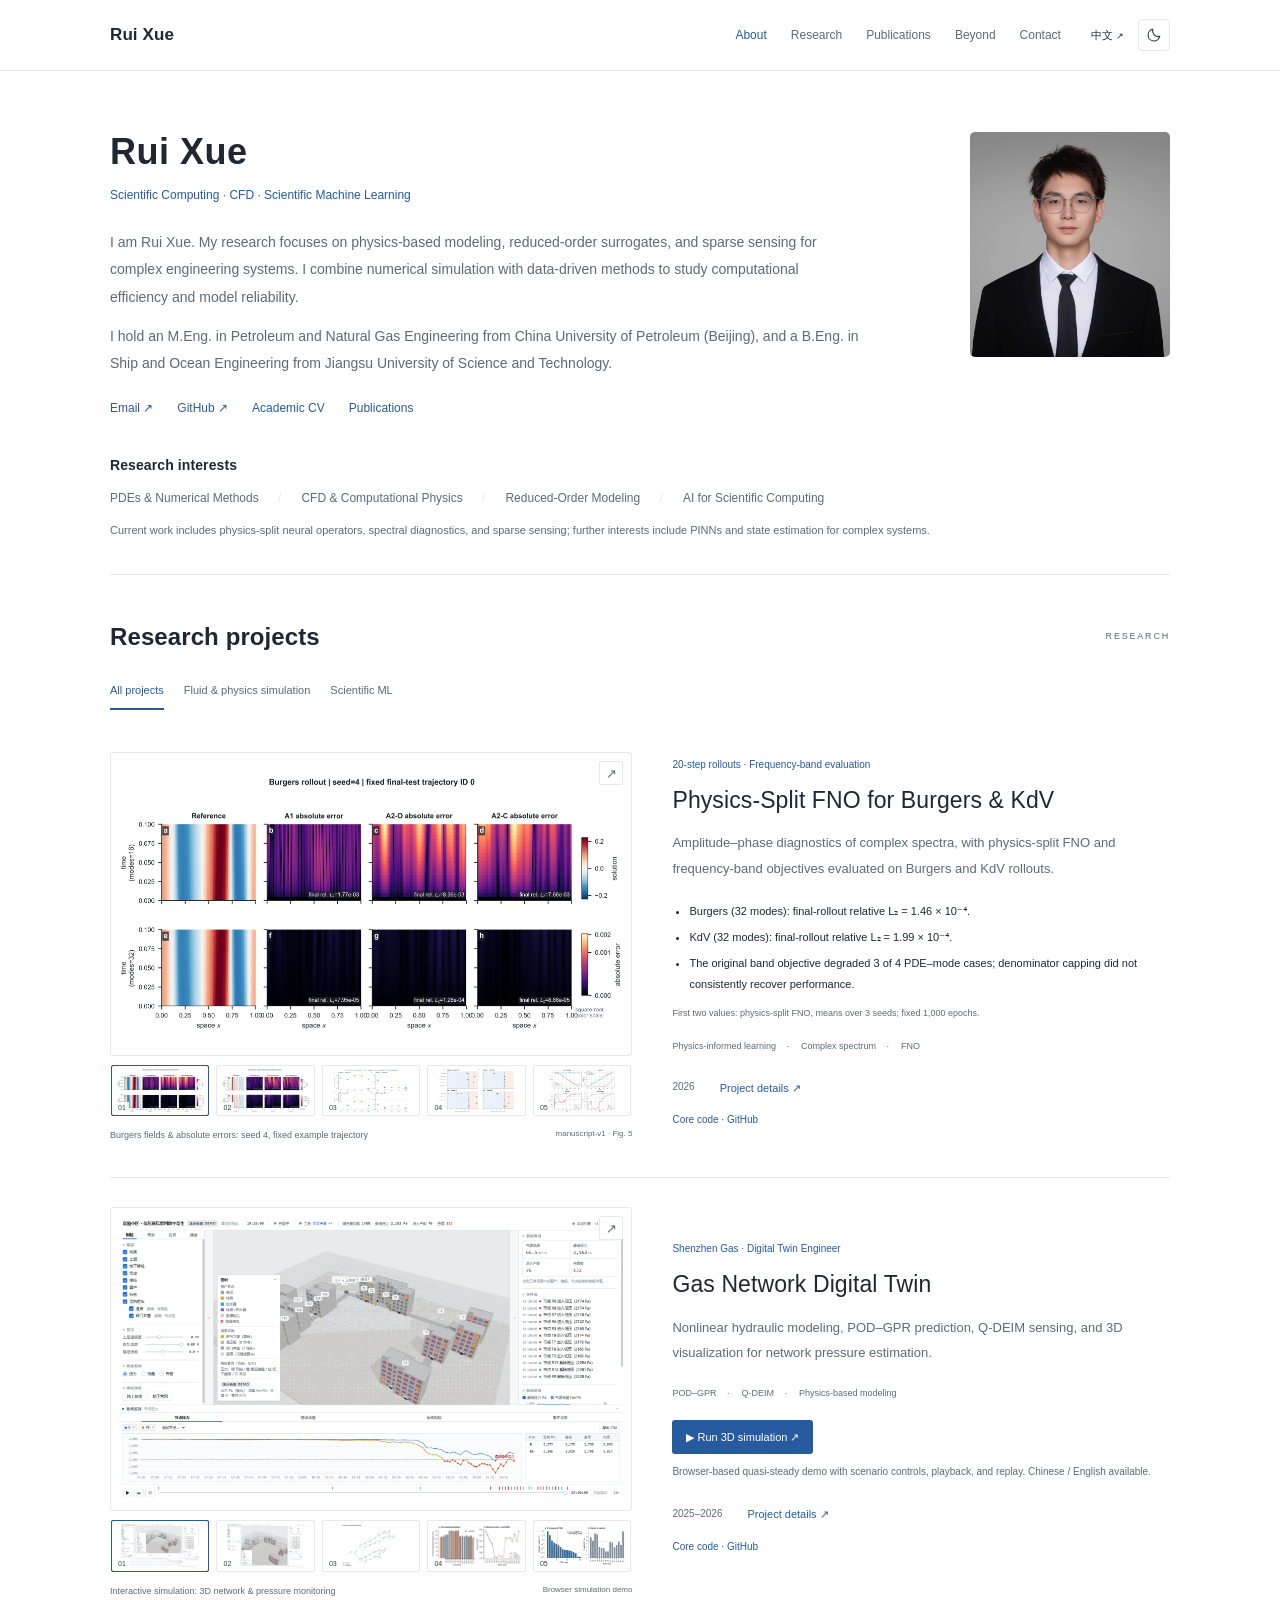
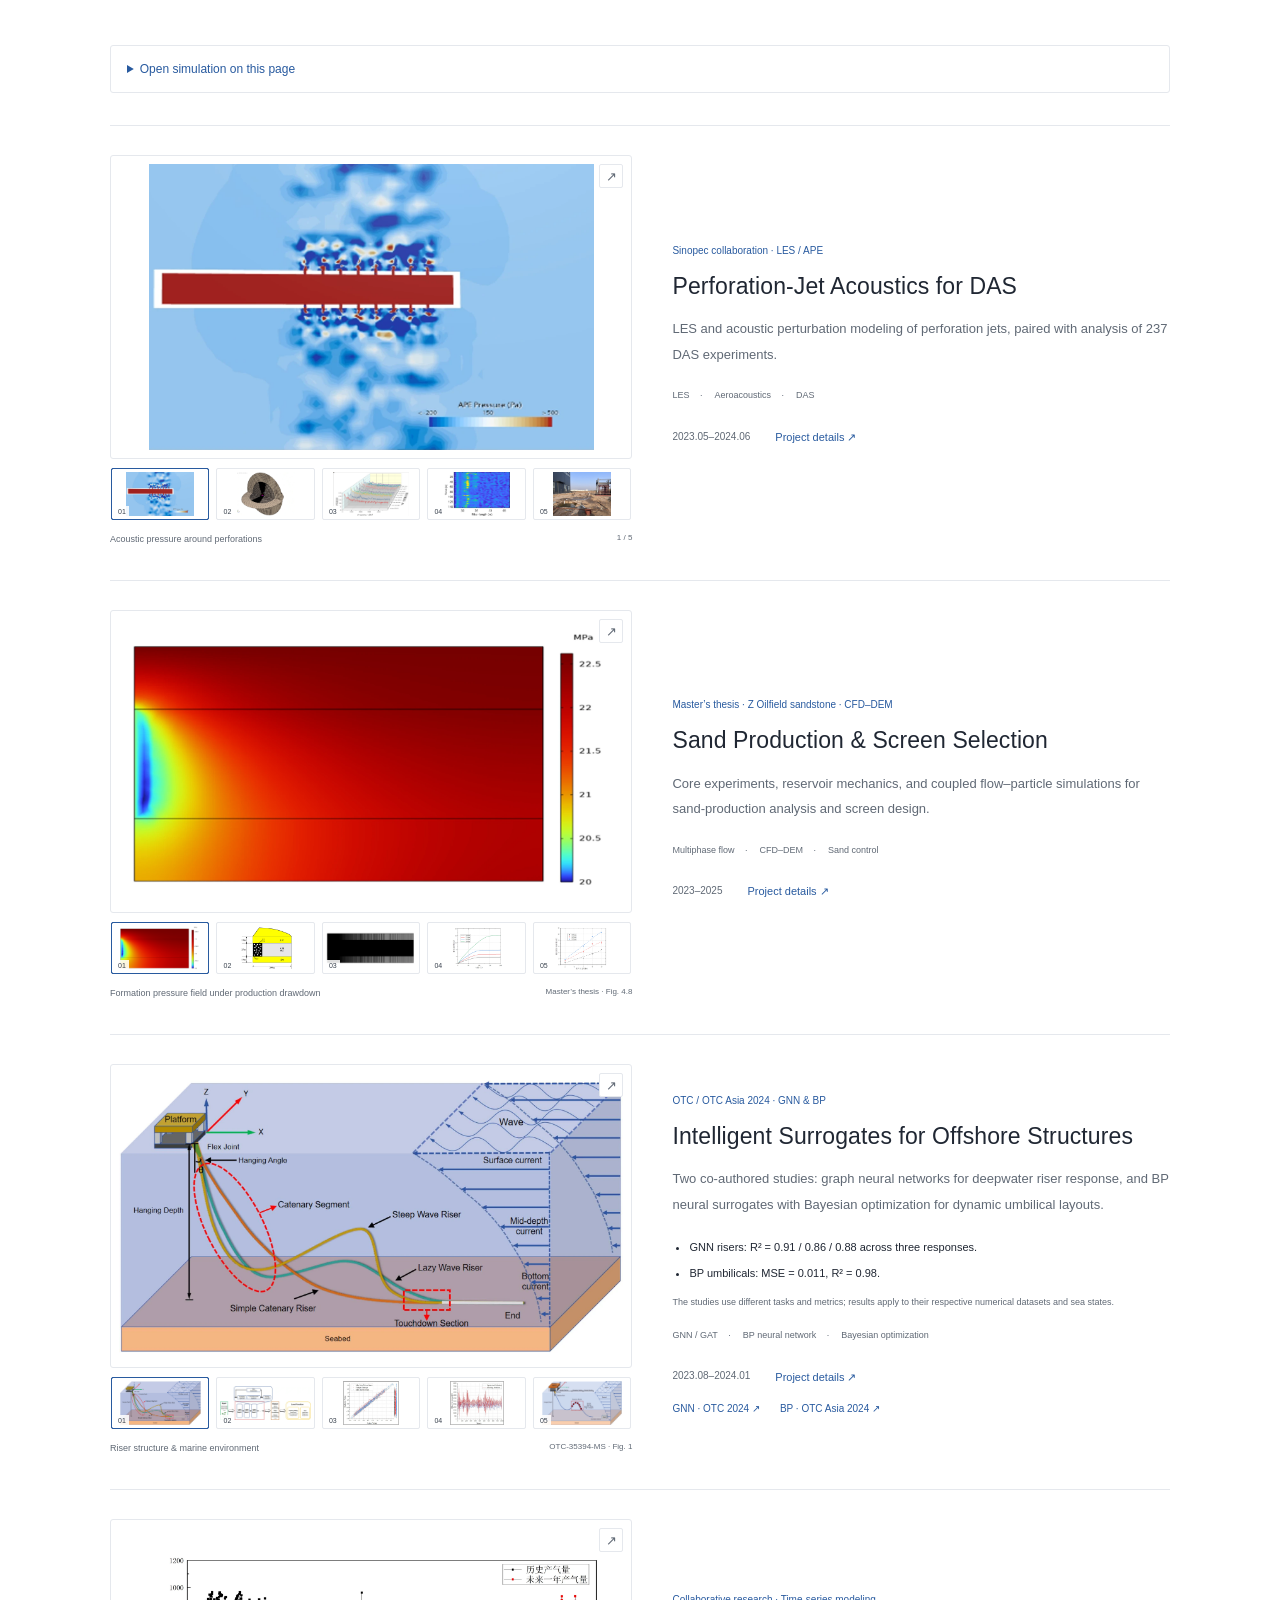
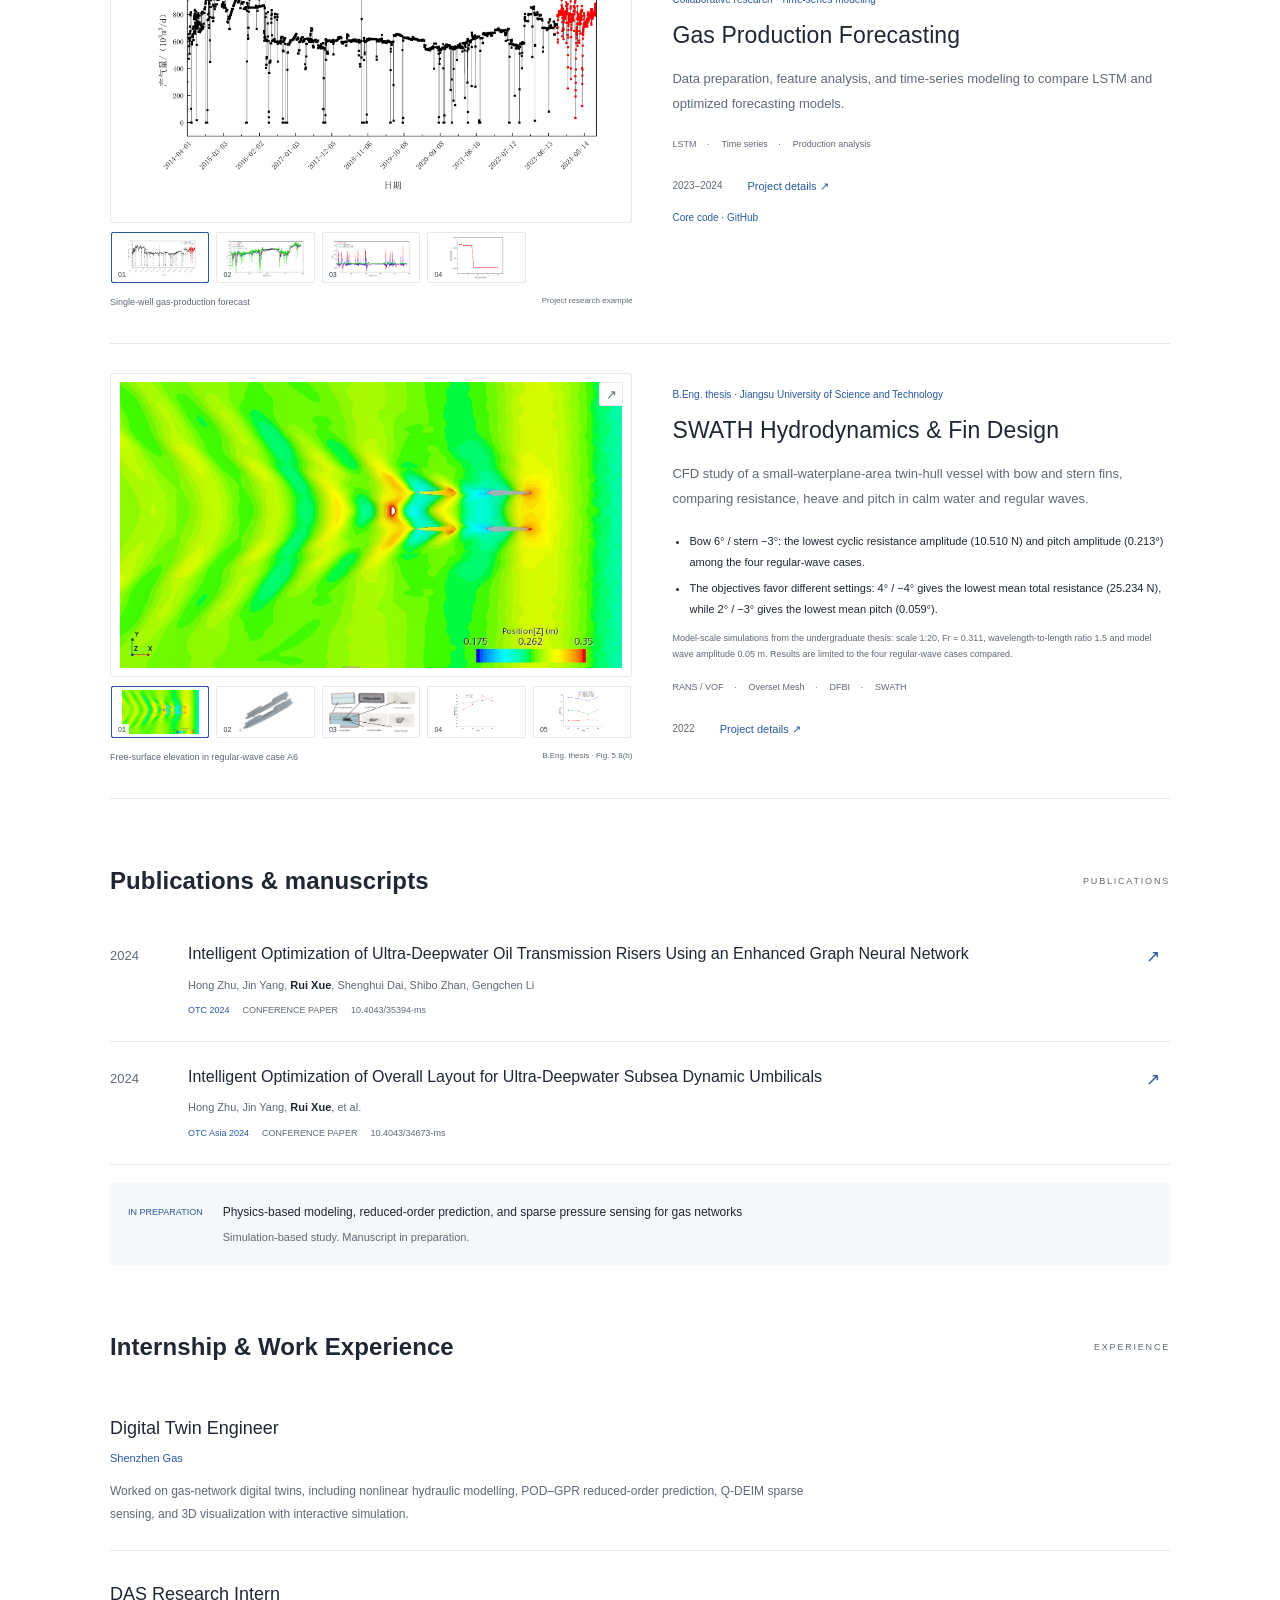
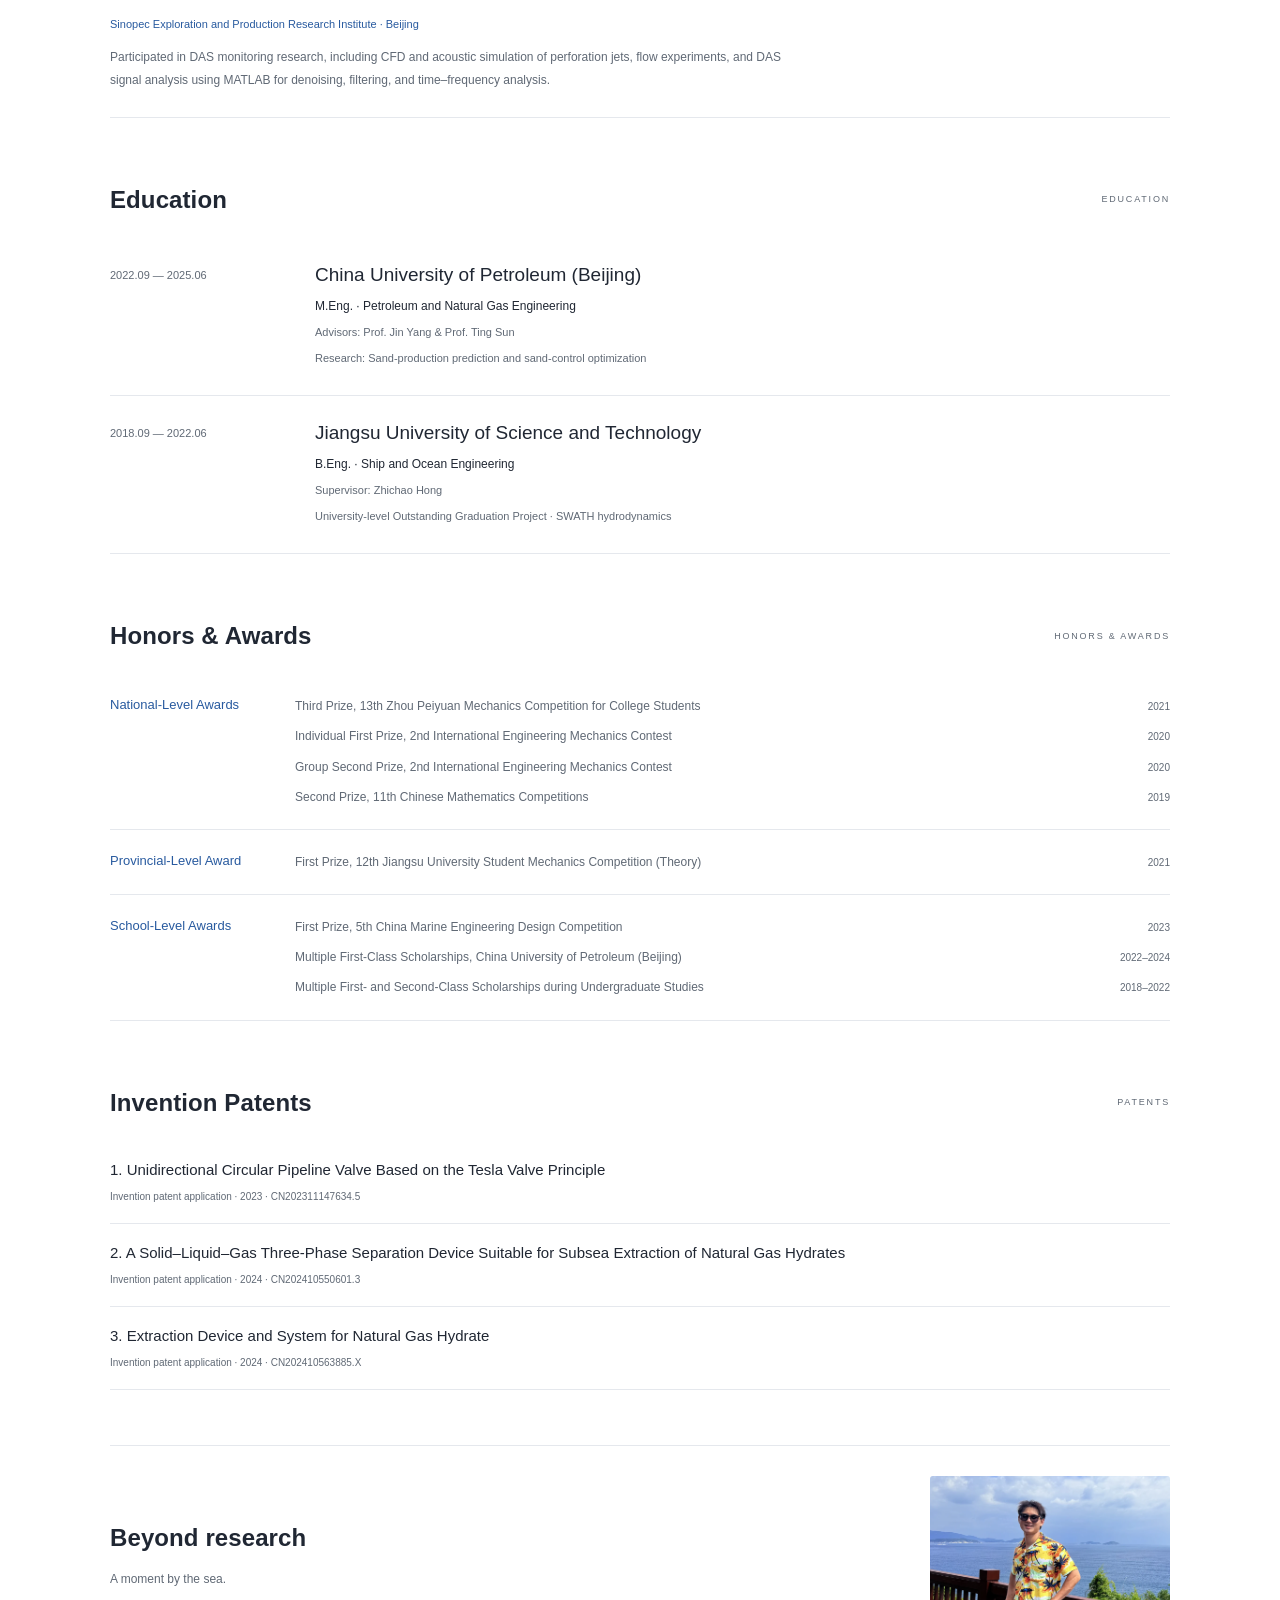
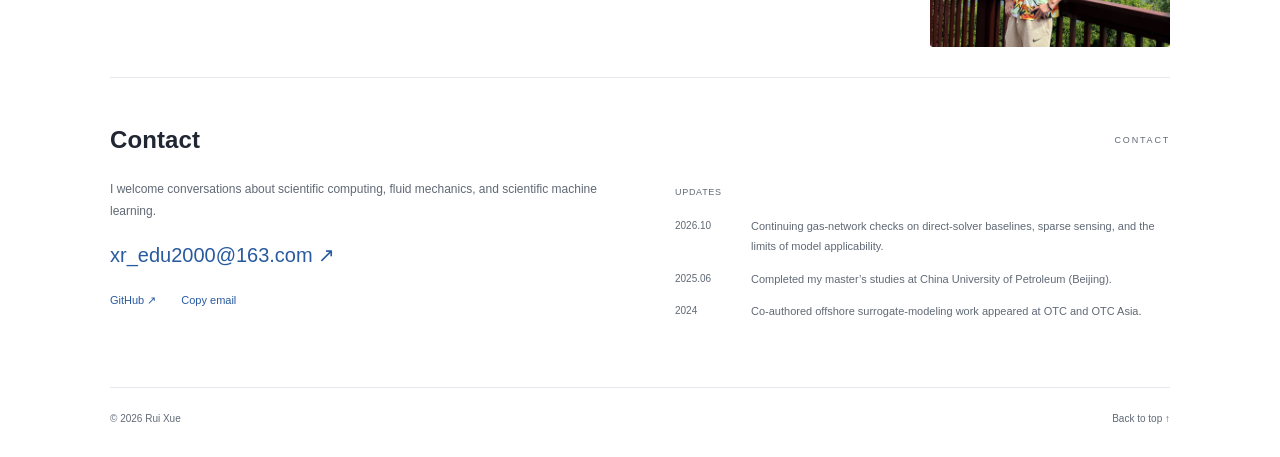
==== commit f7fdb3c9: "Specify PDE, perforation-jet and sand-screen project titles" ====
--- a/index.html
+++ b/index.html
@@ -14,7 +14,7 @@
   <link rel="stylesheet" href="styles.css?v=20261125-bilingual">
   <script>try{document.documentElement.dataset.theme=localStorage.getItem('rui-theme')||'light'}catch(e){}</script>
   <script src="assets/katex/katex.min.js" defer></script>
-  <script src="content.js?v=20261125-bilingual" defer></script>
+  <script src="content.js?v=20261125-specific-titles" defer></script>
   <script src="app.js?v=20261125-bilingual" defer></script>
 </head>
 <body>
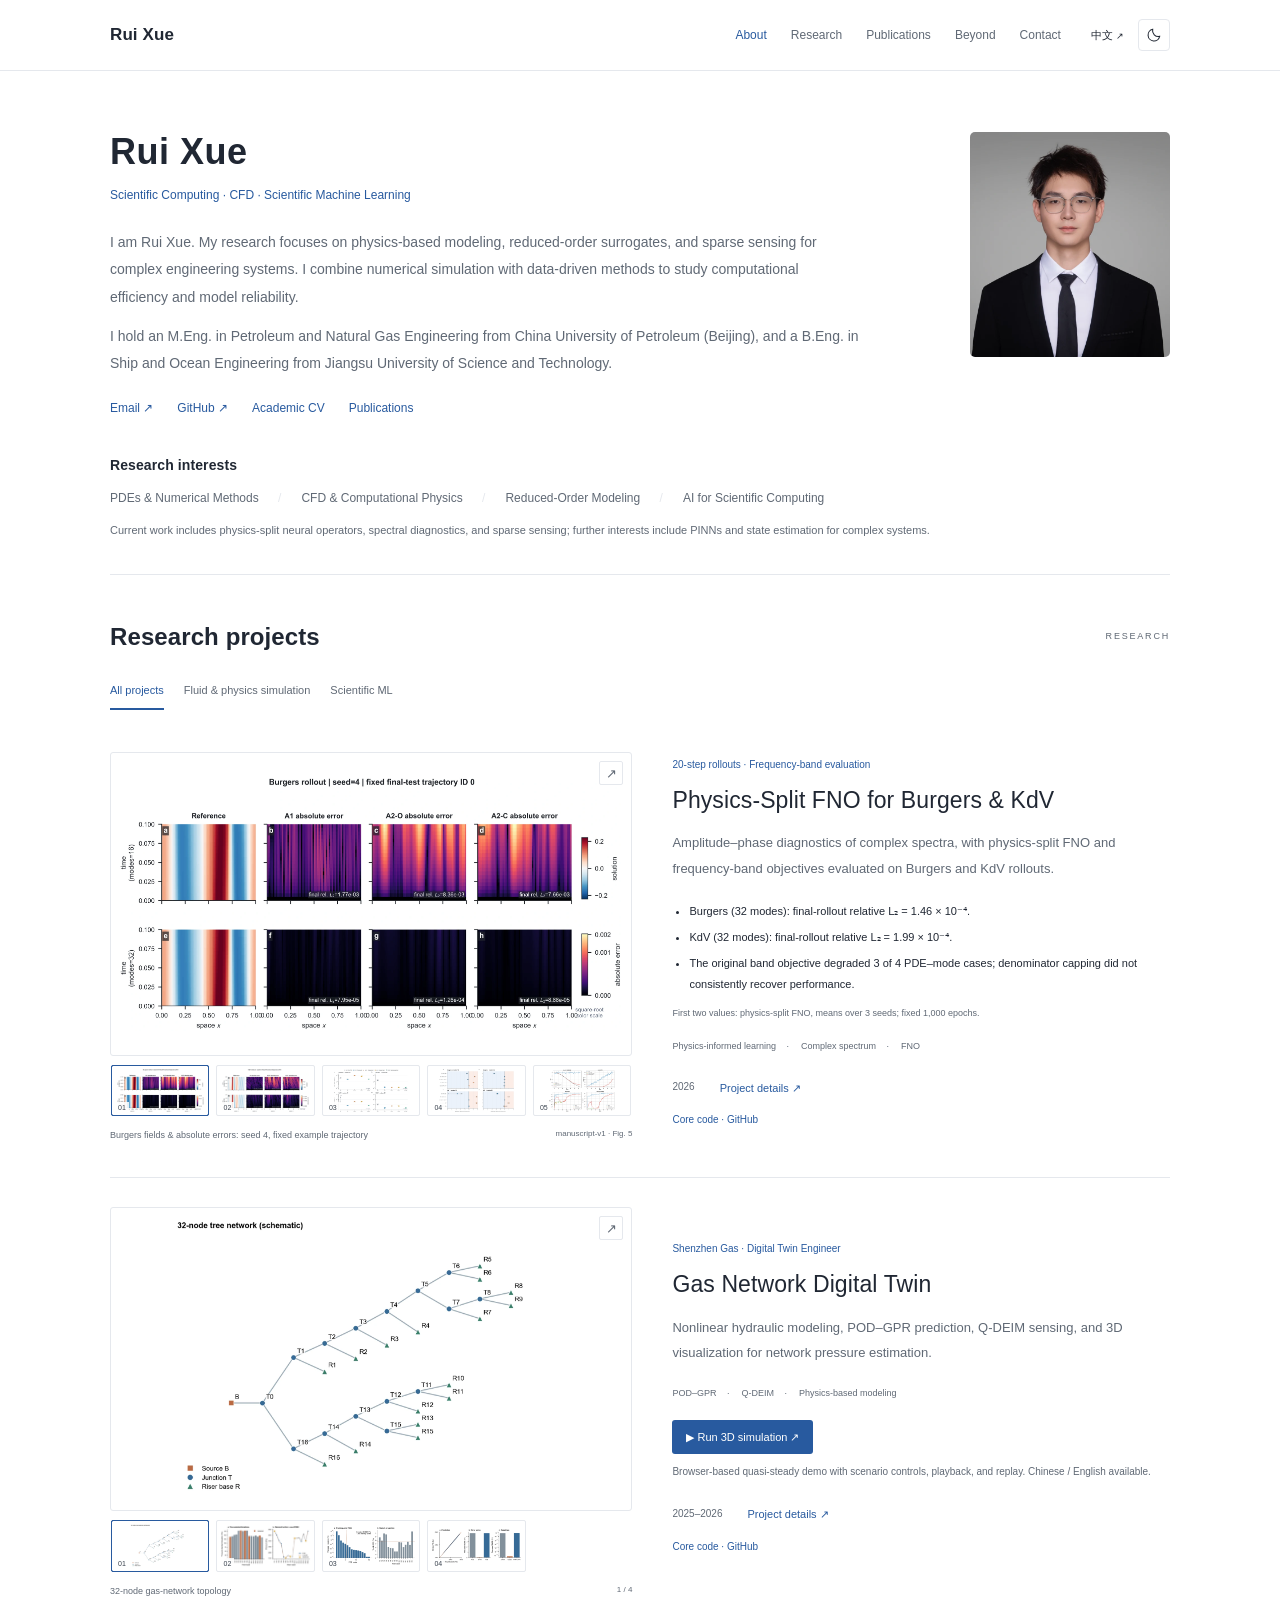
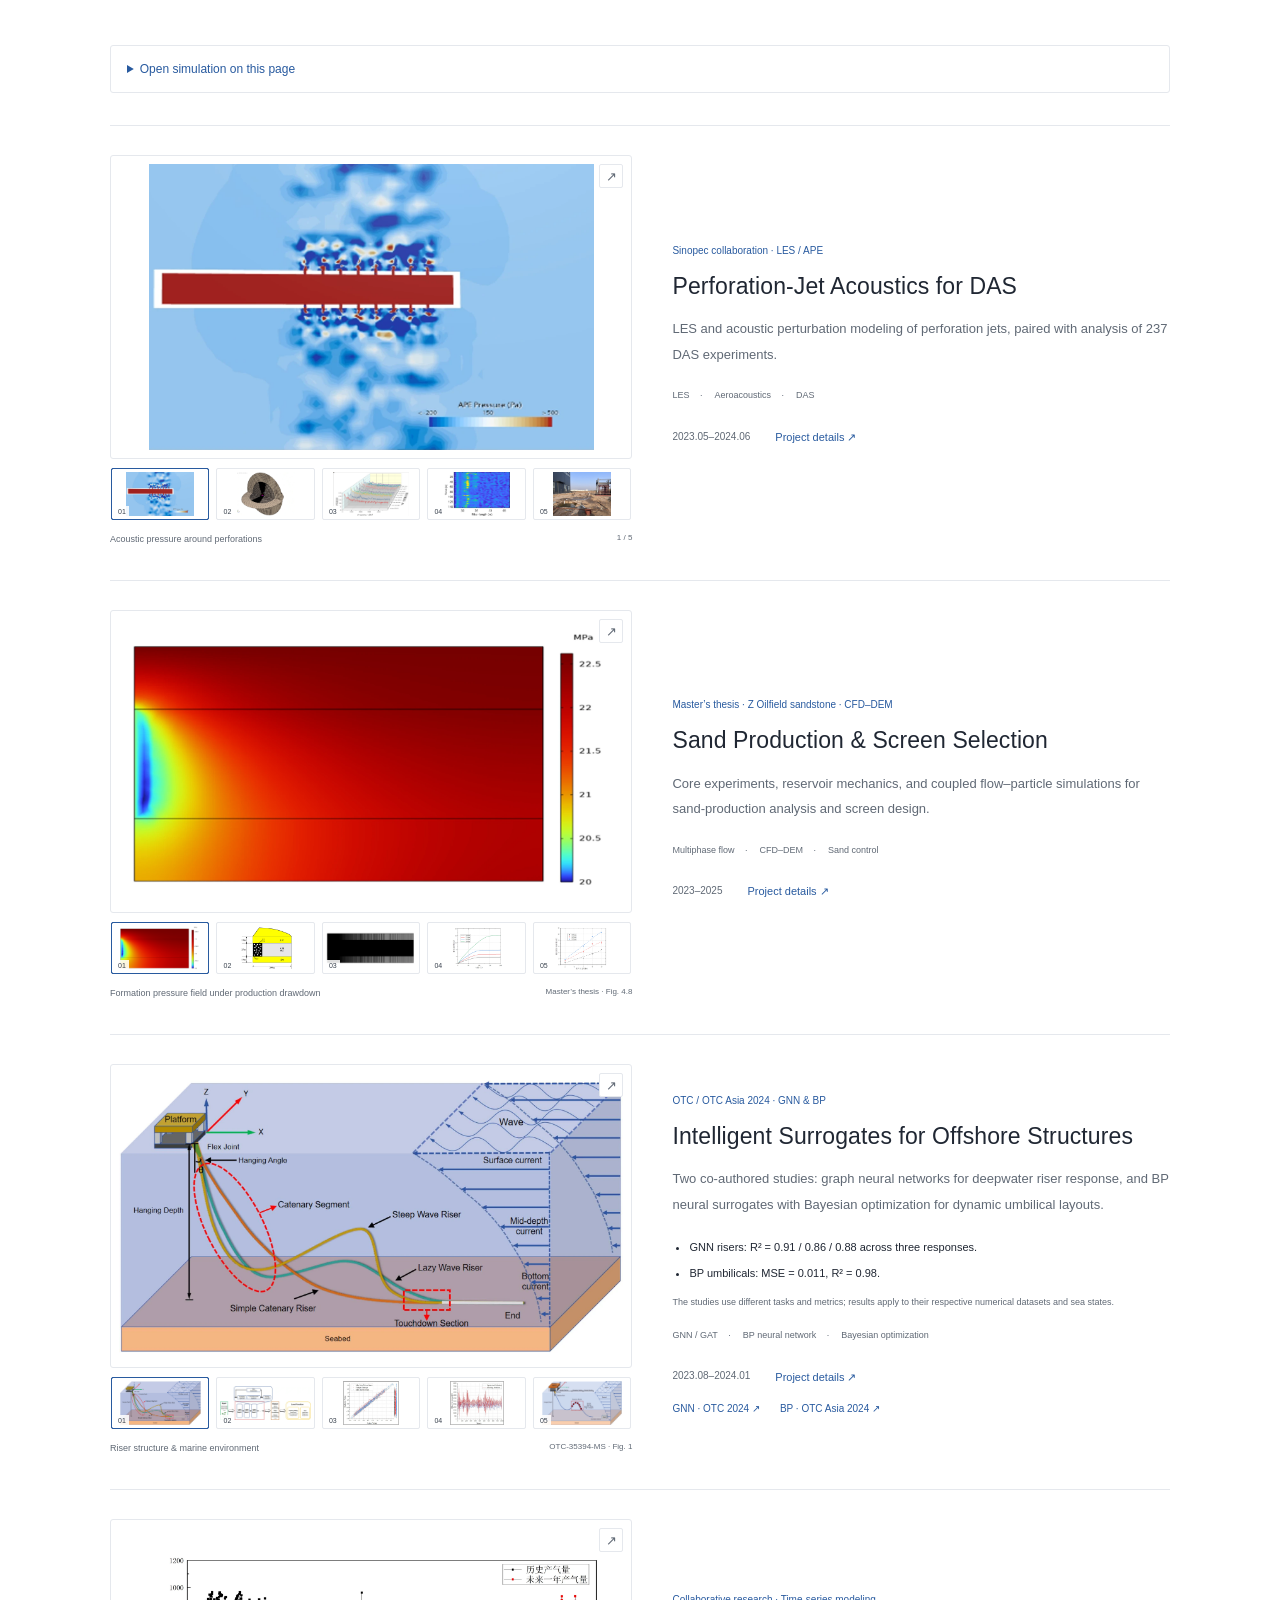
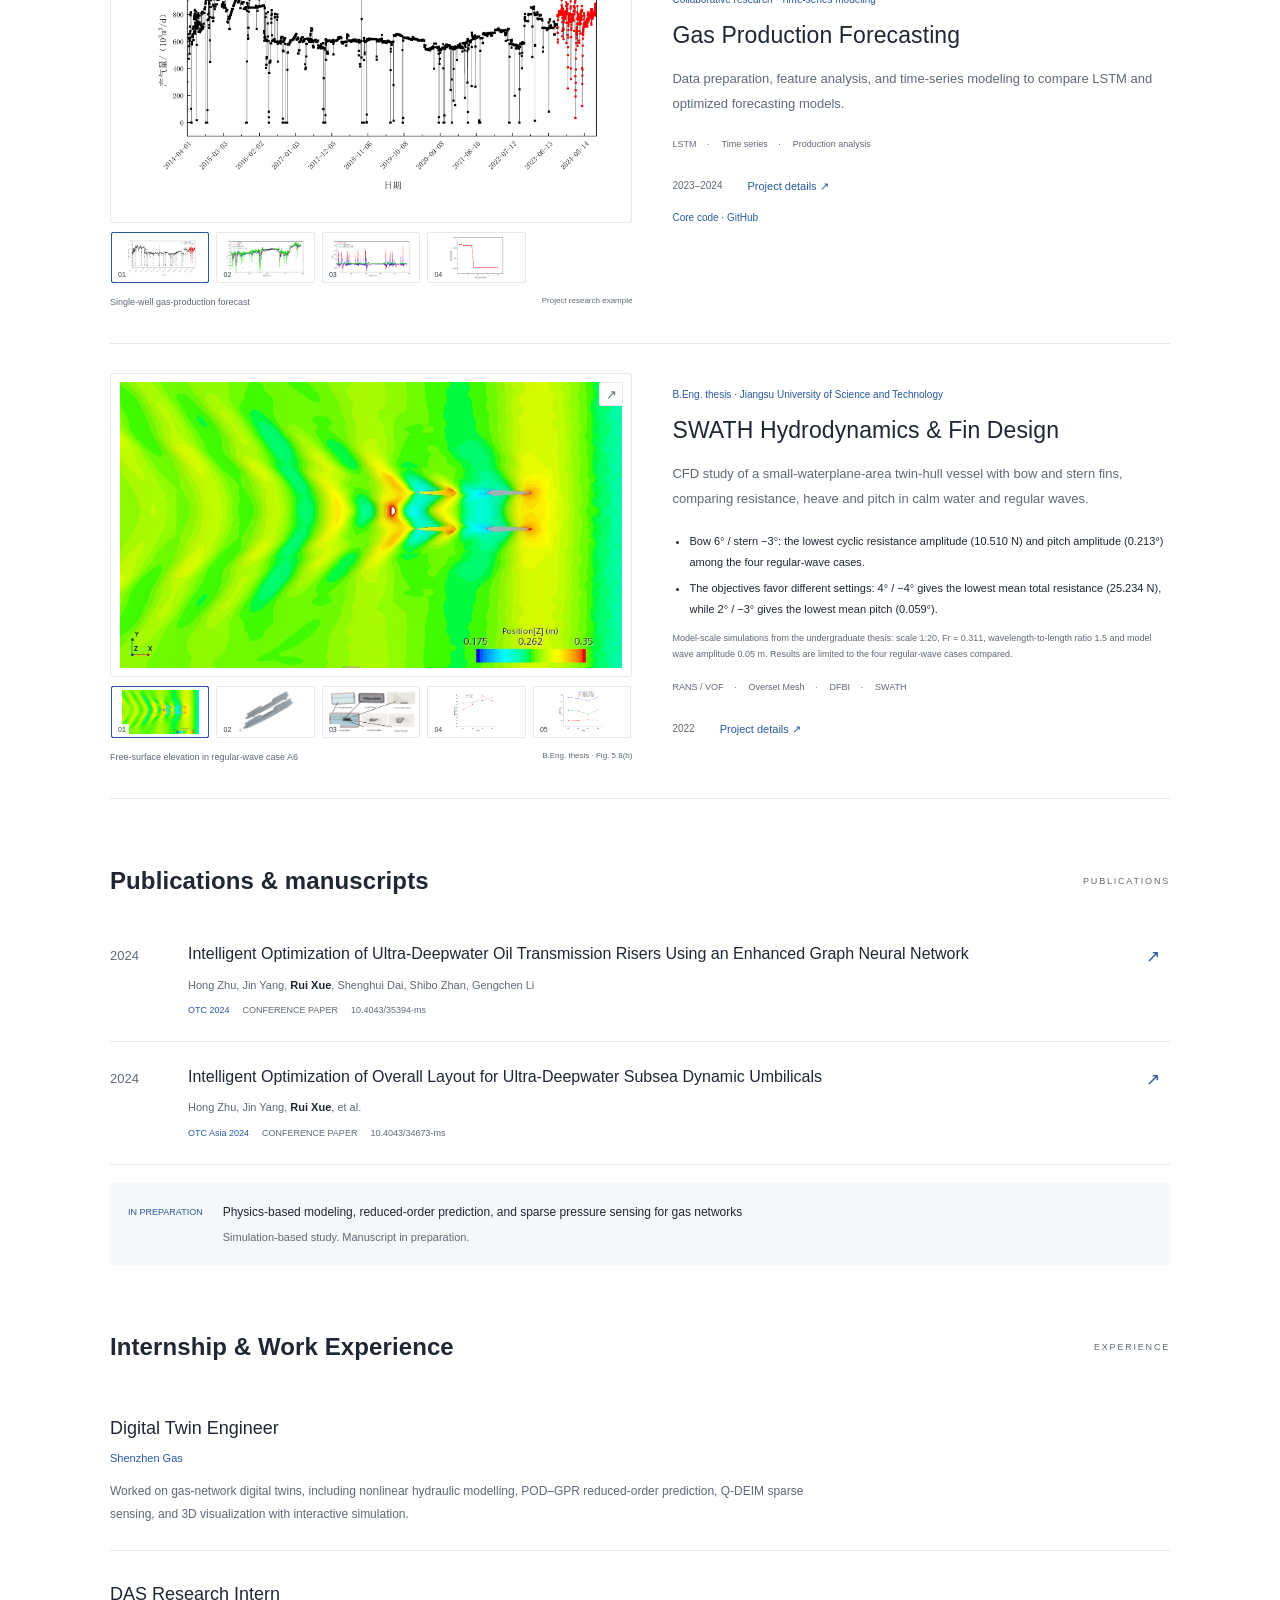
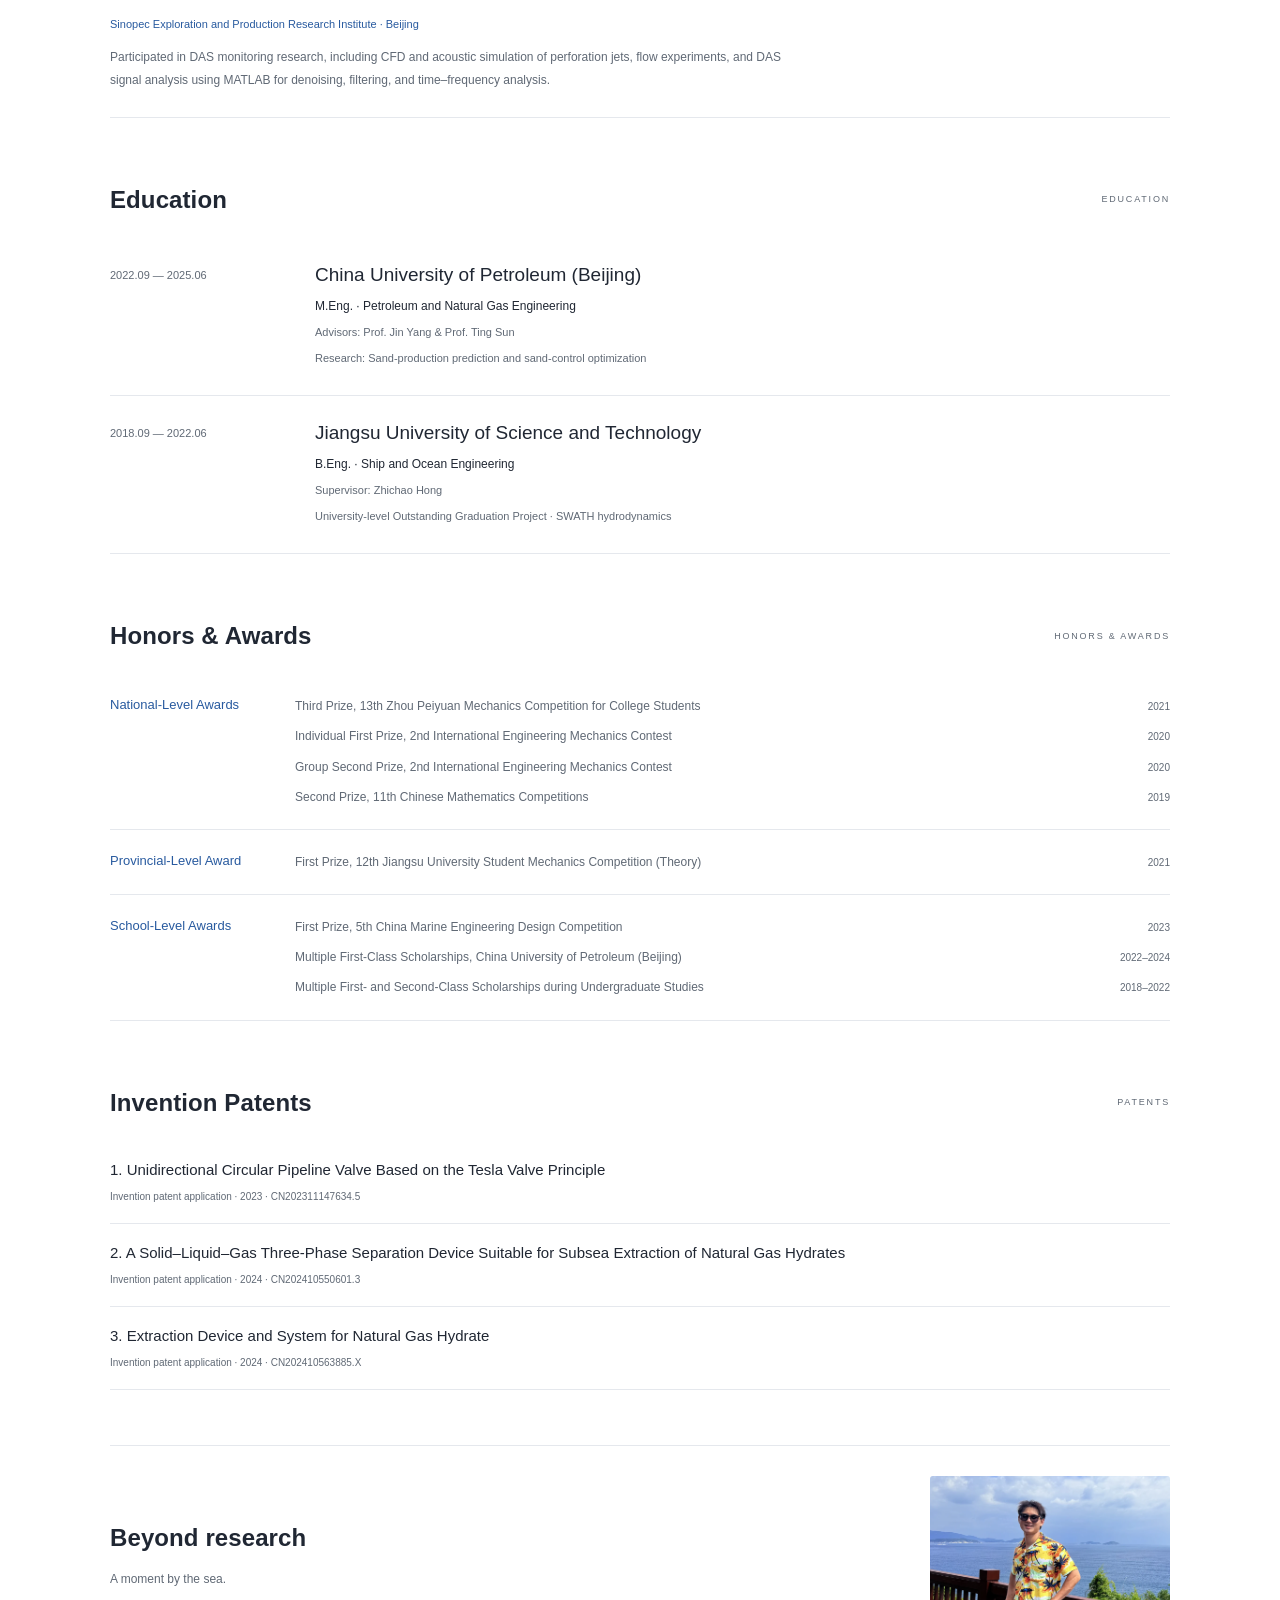
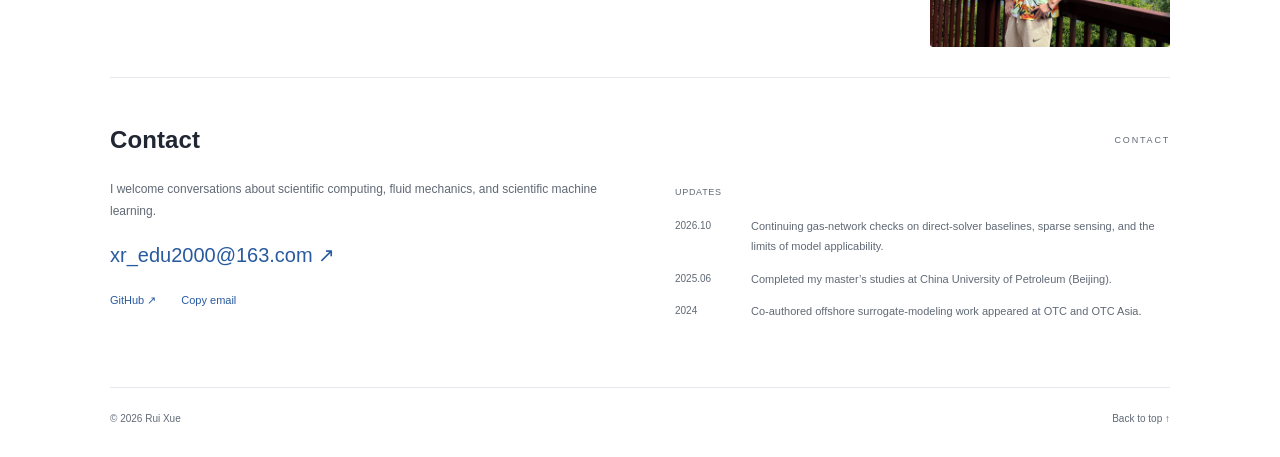
==== commit 5844e0ea: "Use generic gas-network naming in bilingual demo and project gallery" ====
--- a/index.html
+++ b/index.html
@@ -11,11 +11,11 @@
   <title>Rui Xue · Scientific Computing</title>
   <link rel="icon" href="assets/favicon.svg" type="image/svg+xml">
   <link rel="stylesheet" href="assets/katex/katex.min.css">
-  <link rel="stylesheet" href="styles.css?v=20261125-bilingual">
+  <link rel="stylesheet" href="styles.css?v=generic-network">
   <script>try{document.documentElement.dataset.theme=localStorage.getItem('rui-theme')||'light'}catch(e){}</script>
   <script src="assets/katex/katex.min.js" defer></script>
-  <script src="content.js?v=20261125-specific-titles" defer></script>
-  <script src="app.js?v=20261125-bilingual" defer></script>
+  <script src="content.js?v=generic-network" defer></script>
+  <script src="app.js?v=generic-network" defer></script>
 </head>
 <body>
   <a class="skip-link" href="#main" data-i18n="skip">跳至正文</a>
@@ -41,7 +41,7 @@
         <p class="profile-fields" data-i18n="heroStatement">科学计算 · 计算流体力学 · 科学机器学习</p>
         <p data-i18n="heroDescription">我是薛睿，关注复杂工程系统的物理建模、降阶代理与稀疏感知。希望结合数值模拟和数据驱动方法，提高模型的计算效率与可靠性。</p>
         <p data-i18n="heroEducation">我毕业于中国石油大学（北京），获石油与天然气工程硕士学位；本科就读于江苏科技大学船舶与海洋工程专业。</p>
-        <div class="profile-links"><a href="mailto:xr_edu2000@163.com">Email ↗</a><a href="https://github.com/xrnb2000" target="_blank" rel="noopener noreferrer">GitHub ↗</a><a href="cv.html" data-i18n="viewCV">学术简历</a><a href="#publications" data-i18n="selectedPapers">论文</a></div>
+        <div class="profile-links"><a href="mailto:xr_edu2000@163.com">Email ↗</a><a href="https://github.com/RayXue000" target="_blank" rel="noopener noreferrer">GitHub ↗</a><a href="cv.html" data-i18n="viewCV">学术简历</a><a href="#publications" data-i18n="selectedPapers">论文</a></div>
       </div>
       <figure class="profile-photo"><img src="assets/portrait.webp" width="800" height="800" alt="薛睿的正装个人照片" data-alt="portraitAlt" fetchpriority="high"></figure>
     </section>
@@ -53,7 +53,7 @@
     <section class="section container" id="awards"><div class="section-heading"><h2 data-i18n="awardsHeading">荣誉与奖励</h2><span class="section-kicker">HONORS & AWARDS</span></div><div id="awards-list"></div></section>
     <section class="section container" id="patents"><div class="section-heading"><h2 data-i18n="patentsHeading">发明专利</h2><span class="section-kicker">PATENTS</span></div><div id="patents-list"></div></section>
     <section class="section container beyond-section" id="beyond"><div><div class="section-heading"><h2 data-i18n="beyondHeading">研究之外</h2></div><p data-i18n="beyondDescription">海边的一刻。</p></div><img class="life-photo" src="assets/life-seaside.webp" alt="薛睿在海边的生活照片" data-alt="lifePhotoAlt" width="1024" height="1100" loading="lazy"></section>
-    <section class="section container" id="contact"><div class="section-heading"><h2 data-i18n="contactHeading">联系我</h2><span class="section-kicker">CONTACT</span></div><div class="contact-grid"><div><p data-i18n="contactIntro"></p><a class="email-link" href="mailto:xr_edu2000@163.com">xr_edu2000@163.com ↗</a><div class="contact-actions"><a href="https://github.com/xrnb2000" target="_blank" rel="noopener noreferrer">GitHub ↗</a><button class="text-link" id="copy-email" type="button" data-i18n="copyEmail">复制邮箱</button></div></div><div class="news-list"><span class="eyebrow" data-i18n="recentNotes">近况</span><article><time>2026.10</time><p data-i18n="news1"></p></article><article><time>2025.06</time><p data-i18n="news2"></p></article><article><time>2024</time><p data-i18n="news3"></p></article></div></div></section>
+    <section class="section container" id="contact"><div class="section-heading"><h2 data-i18n="contactHeading">联系我</h2><span class="section-kicker">CONTACT</span></div><div class="contact-grid"><div><p data-i18n="contactIntro"></p><a class="email-link" href="mailto:xr_edu2000@163.com">xr_edu2000@163.com ↗</a><div class="contact-actions"><a href="https://github.com/RayXue000" target="_blank" rel="noopener noreferrer">GitHub ↗</a><button class="text-link" id="copy-email" type="button" data-i18n="copyEmail">复制邮箱</button></div></div><div class="news-list"><span class="eyebrow" data-i18n="recentNotes">近况</span><article><time>2026.10</time><p data-i18n="news1"></p></article><article><time>2025.06</time><p data-i18n="news2"></p></article><article><time>2024</time><p data-i18n="news3"></p></article></div></div></section>
   </main>
   <footer class="site-footer container"><span data-i18n="footer">© 2026 Rui Xue</span><a href="#home" data-i18n="backTop">返回顶部 ↑</a></footer>
   <dialog class="project-dialog" id="project-dialog" aria-labelledby="dialog-title"><div class="dialog-toolbar"><span>RESEARCH PROJECT</span><button type="button" class="icon-button" id="close-dialog" aria-label="关闭项目详情">✕</button></div><div id="dialog-content"></div></dialog>
